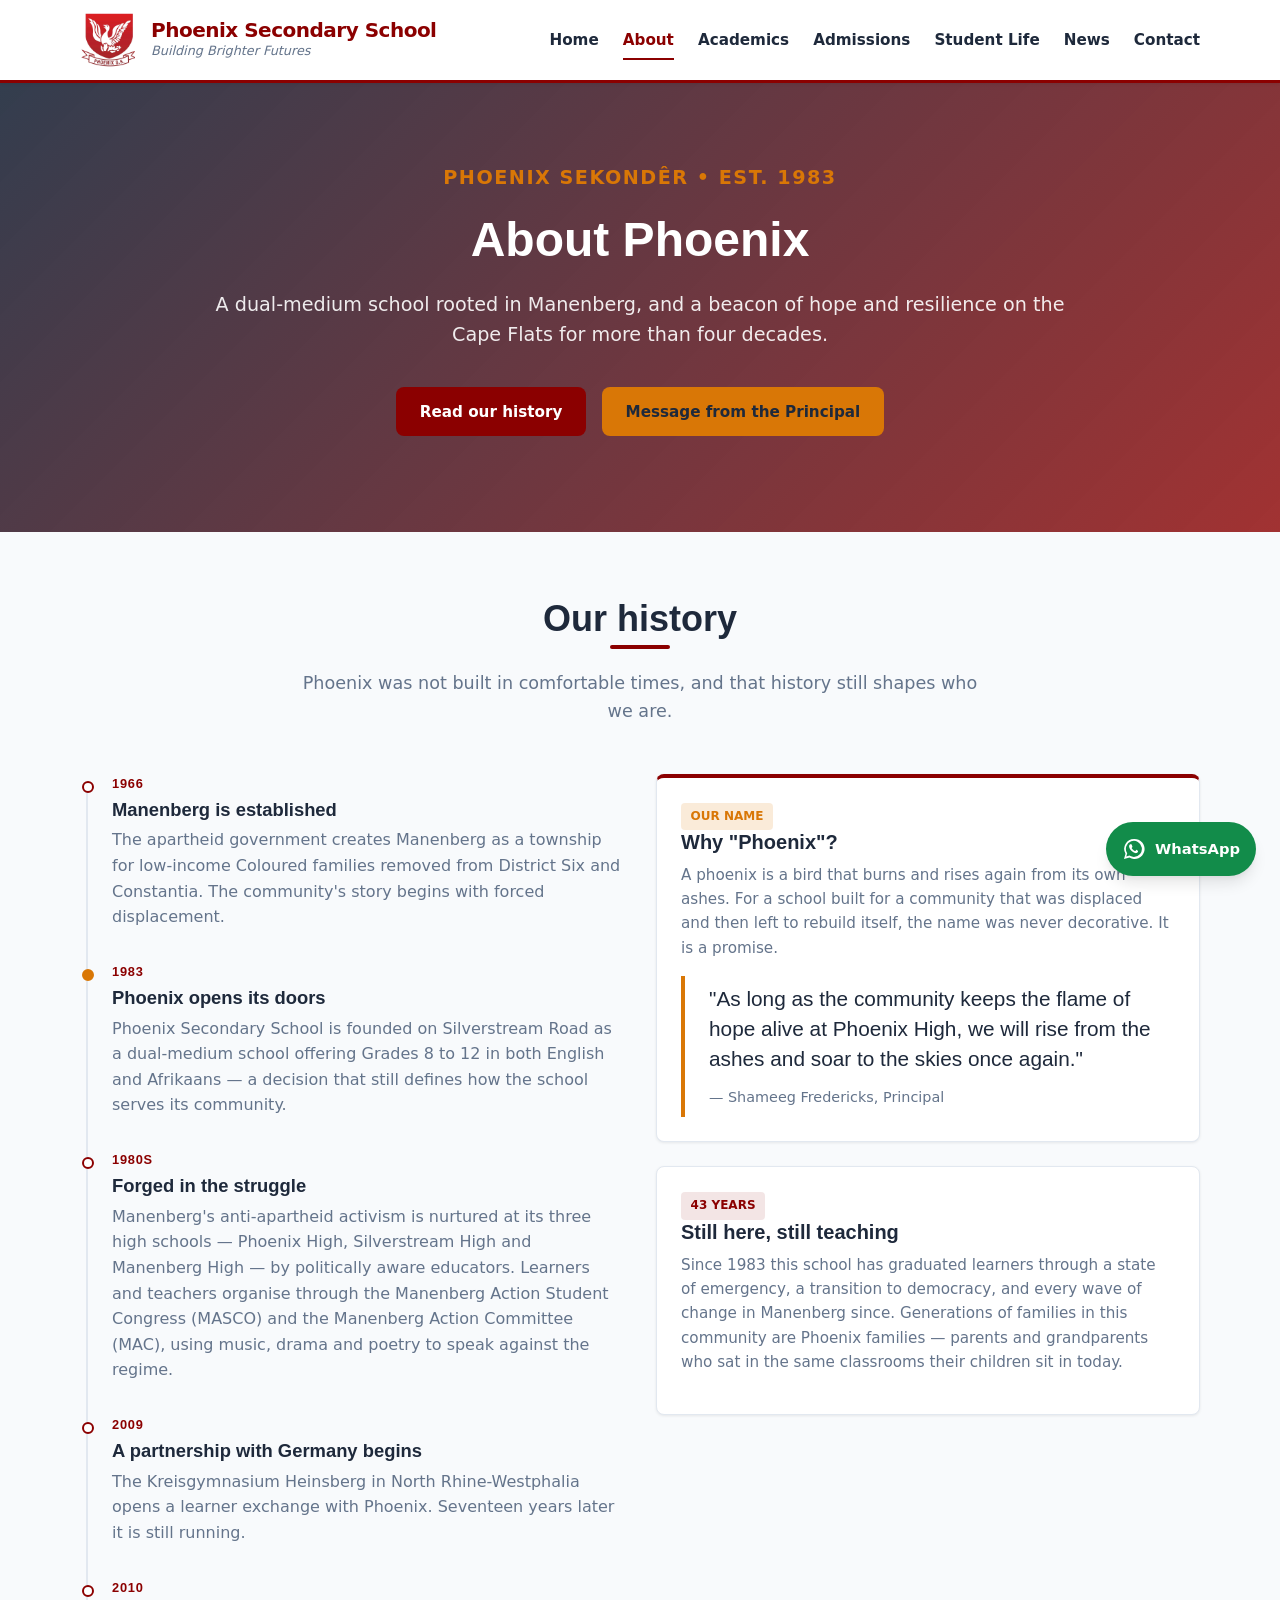
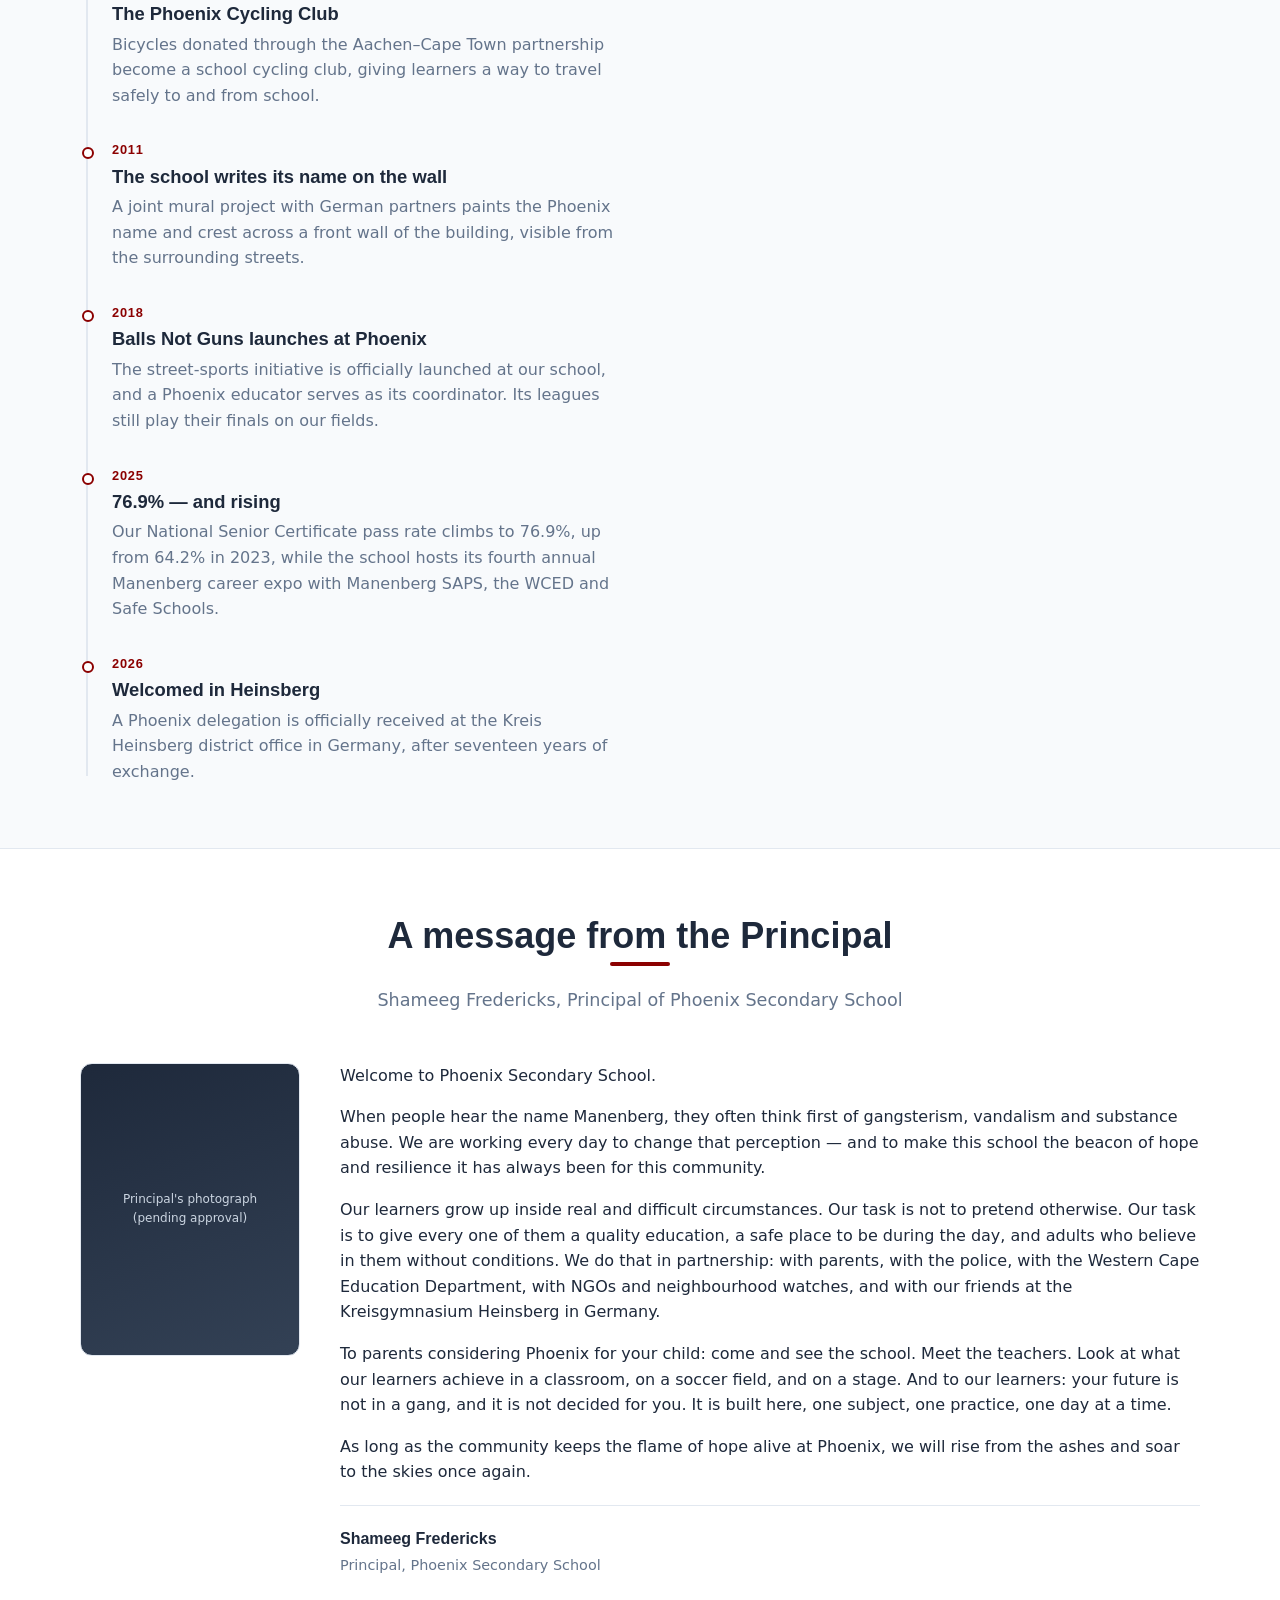
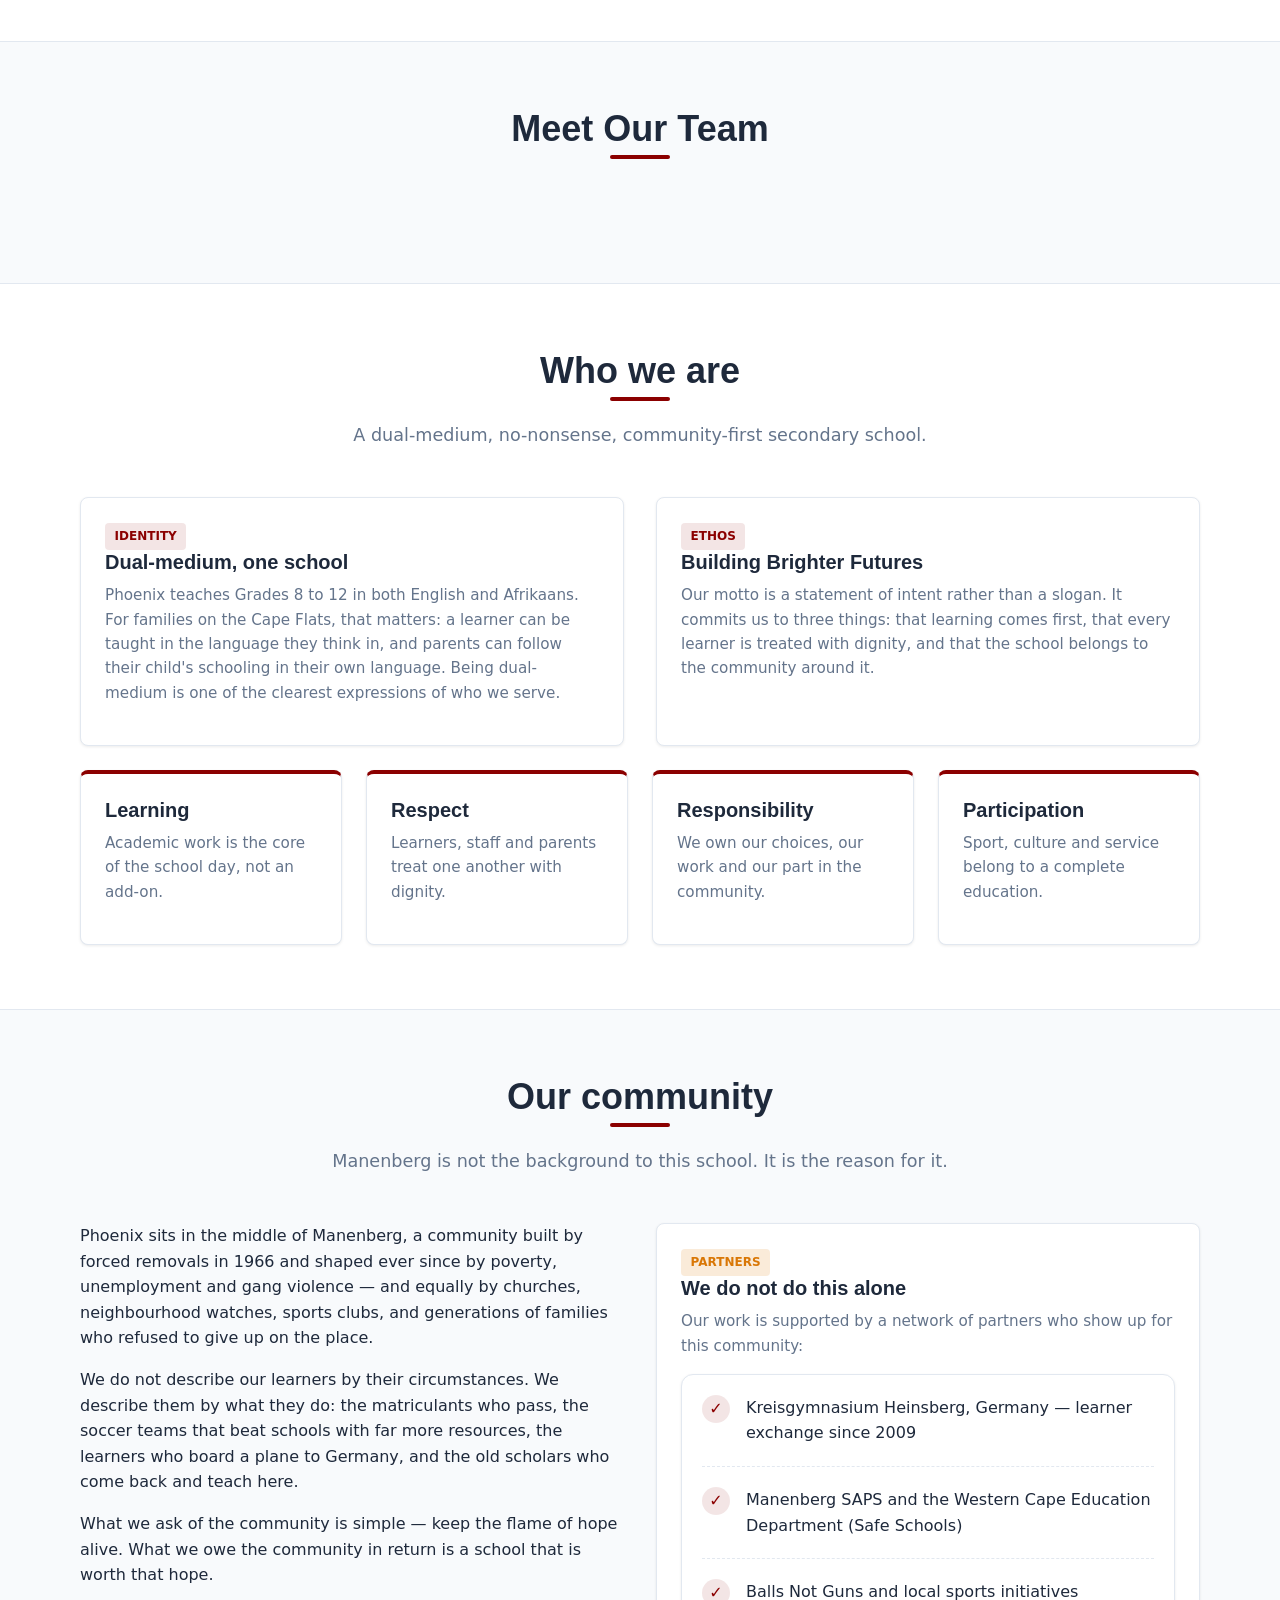
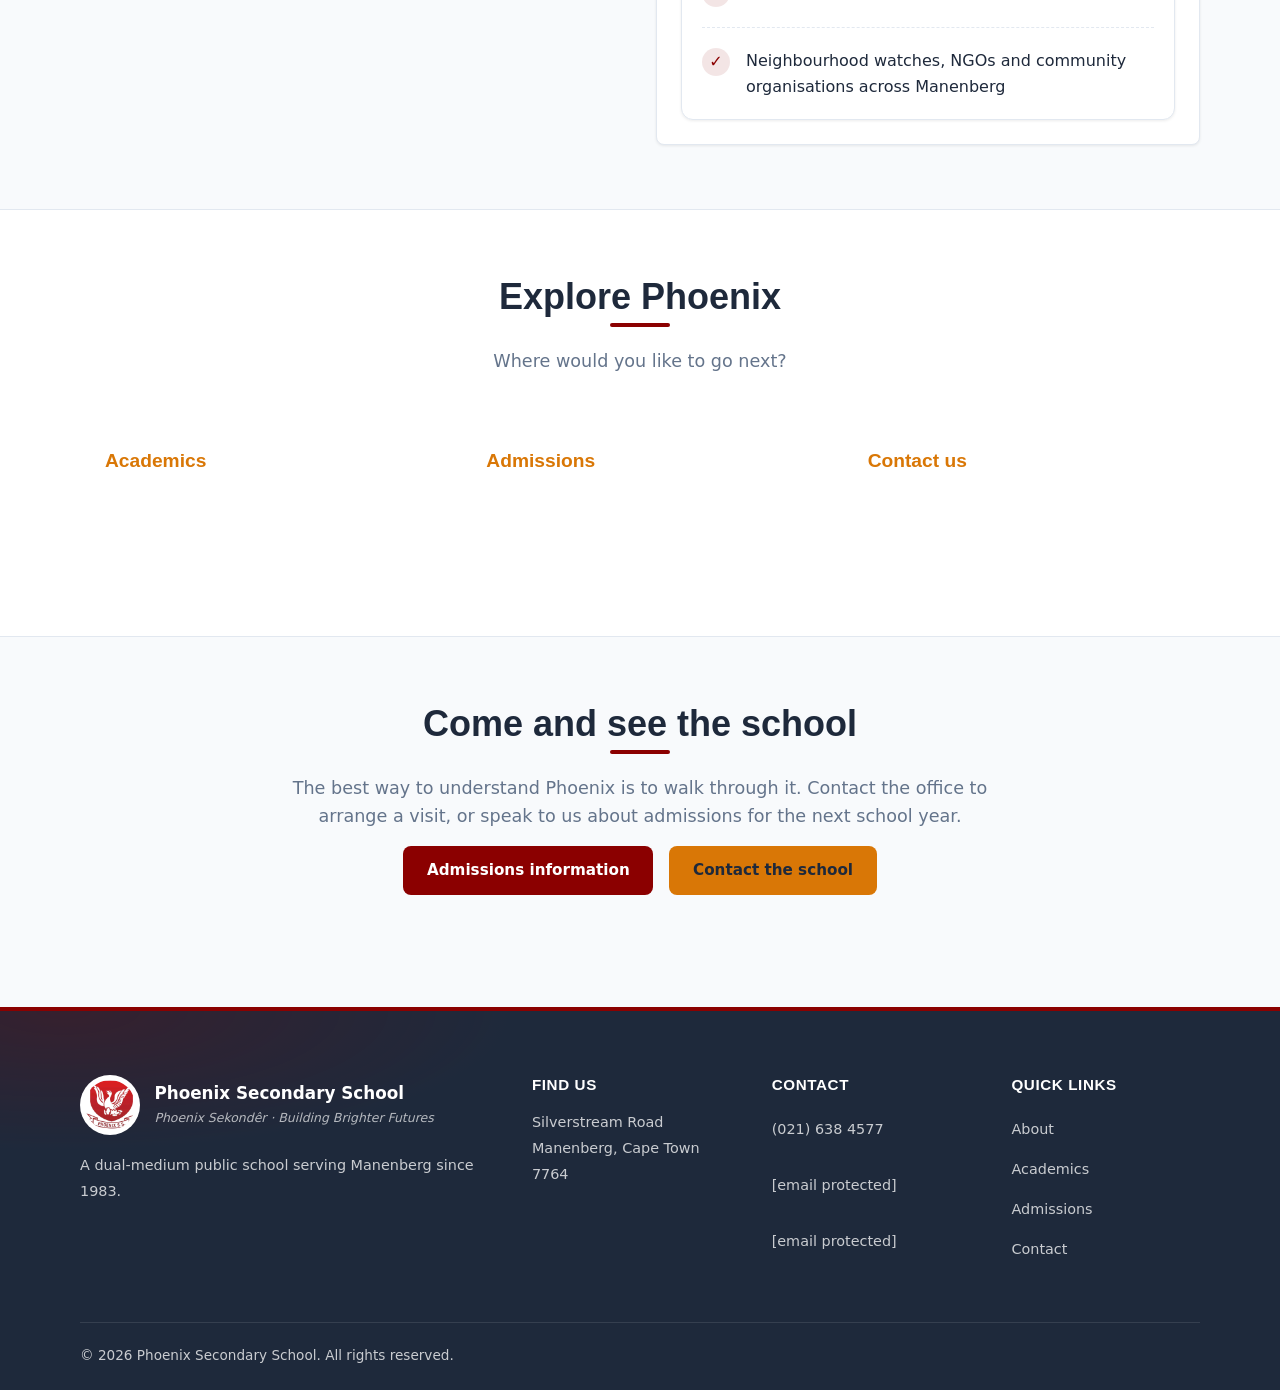
==== about.html @ 3df2ef3a "refactor: section rename" ====
<!DOCTYPE html>
<html lang="en">
<head>
    <meta charset="UTF-8">
    <meta name="viewport" content="width=device-width, initial-scale=1.0">
    <meta name="description" content="The history, identity and leadership of Phoenix Secondary School in Manenberg, Cape Town — a dual-medium school serving the Cape Flats since 1983.">
    <title>About | Phoenix Secondary School</title>
    <link rel="stylesheet" href="css/styles.css">
    <link rel="stylesheet" href="css/about-academics.css">
    <script src="js/main.js" defer></script>
</head>
<body class="page-about">
    <a href="#main-content" class="skip-link">Skip to main content</a>

    <header class="site-header">
        <div class="container header-container">
            <a href="index.html" class="brand-logo">
                <img class="brand-crest" src="images/logo.jpeg" alt="">
                <span class="brand-text">
                    <span class="school-name">Phoenix Secondary School</span>
                    <span class="school-motto">Building Brighter Futures</span>
                </span>
            </a>
            <button type="button" class="mobile-toggle" data-nav-toggle aria-label="Open menu" aria-expanded="false" aria-controls="site-nav">
                <span class="sr-only">Open main menu</span>☰
            </button>
            <nav id="site-nav" class="main-nav" aria-label="Main navigation">
                <a class="nav-link" href="index.html">Home</a>
                <a class="nav-link active" href="about.html" aria-current="page">About</a>
                <a class="nav-link" href="academics.html">Academics</a>
                <a class="nav-link" href="admissions.html">Admissions</a>
                <a class="nav-link" href="student-life.html">Student Life</a>
                <a class="nav-link" href="news.html">News</a>
                <a class="nav-link" href="contact.html">Contact</a>
            </nav>
        </div>
    </header>

    <main id="main-content">

        <!-- ============================================
             HERO
             ============================================ -->
        <section class="hero">
            <div class="container">
                <div class="hero-content">
                    <p class="hero-tagline">Phoenix Sekondêr • Est. 1983</p>
                    <h1 class="hero-title">About Phoenix</h1>
                    <p class="hero-description">
                        A dual-medium school rooted in Manenberg, and a beacon of hope and resilience
                        on the Cape Flats for more than four decades.
                    </p>
                    <div class="hero-actions">
                        <a href="#our-history" class="btn btn-primary">Read our history</a>
                        <a href="#principal" class="btn btn-secondary">Message from the Principal</a>
                    </div>
                </div>
            </div>
        </section>

        <!-- ============================================
             OUR HISTORY — timeline
             ============================================ -->
        <section class="section" id="our-history">
            <div class="container">
                <div class="section-header">
                    <h2 class="section-title">Our history</h2>
                    <p class="section-subtitle">
                        Phoenix was not built in comfortable times, and that history still shapes who we are.
                    </p>
                </div>

                <div class="grid-2">
                    <ol class="timeline">
                        <li class="timeline-item">
                            <span class="timeline-year">1966</span>
                            <h3 class="timeline-title">Manenberg is established</h3>
                            <p class="timeline-text">
                                The apartheid government creates Manenberg as a township for low-income
                                Coloured families removed from District Six and Constantia. The community's
                                story begins with forced displacement.
                            </p>
                        </li>
                        <li class="timeline-item is-highlight">
                            <span class="timeline-year">1983</span>
                            <h3 class="timeline-title">Phoenix opens its doors</h3>
                            <p class="timeline-text">
                                Phoenix Secondary School is founded on Silverstream Road as a dual-medium
                                school offering Grades 8 to 12 in both English and Afrikaans — a decision
                                that still defines how the school serves its community.
                            </p>
                        </li>
                        <li class="timeline-item">
                            <span class="timeline-year">1980s</span>
                            <h3 class="timeline-title">Forged in the struggle</h3>
                            <p class="timeline-text">
                                Manenberg's anti-apartheid activism is nurtured at its three high schools —
                                Phoenix High, Silverstream High and Manenberg High — by politically aware
                                educators. Learners and teachers organise through the Manenberg Action
                                Student Congress (MASCO) and the Manenberg Action Committee (MAC), using
                                music, drama and poetry to speak against the regime.
                            </p>
                        </li>
                        <li class="timeline-item">
                            <span class="timeline-year">2009</span>
                            <h3 class="timeline-title">A partnership with Germany begins</h3>
                            <p class="timeline-text">
                                The Kreisgymnasium Heinsberg in North Rhine-Westphalia opens a learner
                                exchange with Phoenix. Seventeen years later it is still running.
                            </p>
                        </li>
                        <li class="timeline-item">
                            <span class="timeline-year">2010</span>
                            <h3 class="timeline-title">The Phoenix Cycling Club</h3>
                            <p class="timeline-text">
                                Bicycles donated through the Aachen–Cape Town partnership become a school
                                cycling club, giving learners a way to travel safely to and from school.
                            </p>
                        </li>
                        <li class="timeline-item">
                            <span class="timeline-year">2011</span>
                            <h3 class="timeline-title">The school writes its name on the wall</h3>
                            <p class="timeline-text">
                                A joint mural project with German partners paints the Phoenix name and crest
                                across a front wall of the building, visible from the surrounding streets.
                            </p>
                        </li>
                        <li class="timeline-item">
                            <span class="timeline-year">2018</span>
                            <h3 class="timeline-title">Balls Not Guns launches at Phoenix</h3>
                            <p class="timeline-text">
                                The street-sports initiative is officially launched at our school, and a
                                Phoenix educator serves as its coordinator. Its leagues still play their
                                finals on our fields.
                            </p>
                        </li>
                        <li class="timeline-item">
                            <span class="timeline-year">2025</span>
                            <!-- VERIFY: confirm the 2025 NSC pass rate with the SMT before publishing -->
                            <h3 class="timeline-title">76.9% — and rising</h3>
                            <p class="timeline-text">
                                Our National Senior Certificate pass rate climbs to 76.9%, up from 64.2%
                                in 2023, while the school hosts its fourth annual Manenberg career expo
                                with Manenberg SAPS, the WCED and Safe Schools.
                            </p>
                        </li>
                        <li class="timeline-item">
                            <span class="timeline-year">2026</span>
                            <h3 class="timeline-title">Welcomed in Heinsberg</h3>
                            <p class="timeline-text">
                                A Phoenix delegation is officially received at the Kreis Heinsberg district
                                office in Germany, after seventeen years of exchange.
                            </p>
                        </li>
                    </ol>

                    <div>
                        <article class="card highlight-card">
                            <div class="card-body">
                                <span class="badge badge-gold">Our name</span>
                                <h3 class="card-title">Why "Phoenix"?</h3>
                                <p class="card-text">
                                    A phoenix is a bird that burns and rises again from its own ashes.
                                    For a school built for a community that was displaced and then left to
                                    rebuild itself, the name was never decorative. It is a promise.
                                </p>
                                <blockquote class="pull-quote">
                                    <p>
                                        "As long as the community keeps the flame of hope alive at Phoenix
                                        High, we will rise from the ashes and soar to the skies once again."
                                    </p>
                                    <footer>— Shameeg Fredericks, Principal</footer>
                                </blockquote>
                            </div>
                        </article>

                        <article class="card" style="margin-top: 1.5rem;">
                            <div class="card-body">
                                <span class="badge badge-red">43 years</span>
                                <h3 class="card-title">Still here, still teaching</h3>
                                <p class="card-text">
                                    Since 1983 this school has graduated learners through a state of
                                    emergency, a transition to democracy, and every wave of change in
                                    Manenberg since. Generations of families in this community are
                                    Phoenix families — parents and grandparents who sat in the same
                                    classrooms their children sit in today.
                                </p>
                            </div>
                        </article>
                    </div>
                </div>
            </div>
        </section>

        <!-- ============================================
             PRINCIPAL'S WELCOME
             ============================================ -->
        <section class="section section-alt" id="principal">
            <div class="container">
                <div class="section-header">
                    <h2 class="section-title">A message from the Principal</h2>
                    <p class="section-subtitle">Shameeg Fredericks, Principal of Phoenix Secondary School</p>
                </div>

                <div class="principal-block">
                    <!-- VERIFY: replace with an approved photograph of the Principal -->
                    <div class="principal-portrait">
                        <span>Principal's photograph<br>(pending approval)</span>
                    </div>

                    <div class="principal-message">
                        <p>
                            Welcome to Phoenix Secondary School.
                        </p>
                        <p>
                            When people hear the name Manenberg, they often think first of gangsterism,
                            vandalism and substance abuse. We are working every day to change that
                            perception — and to make this school the beacon of hope and resilience it
                            has always been for this community.
                        </p>
                        <p>
                            Our learners grow up inside real and difficult circumstances. Our task is
                            not to pretend otherwise. Our task is to give every one of them a quality
                            education, a safe place to be during the day, and adults who believe in
                            them without conditions. We do that in partnership: with parents, with the
                            police, with the Western Cape Education Department, with NGOs and
                            neighbourhood watches, and with our friends at the Kreisgymnasium
                            Heinsberg in Germany.
                        </p>
                        <p>
                            To parents considering Phoenix for your child: come and see the school.
                            Meet the teachers. Look at what our learners achieve in a classroom, on a
                            soccer field, and on a stage. And to our learners: your future is not in a
                            gang, and it is not decided for you. It is built here, one subject, one
                            practice, one day at a time.
                        </p>
                        <p>
                            As long as the community keeps the flame of hope alive at Phoenix, we will
                            rise from the ashes and soar to the skies once again.
                        </p>

                        <div class="principal-signoff">
                            <strong>Shameeg Fredericks</strong>
                            <span>Principal, Phoenix Secondary School</span>
                        </div>
                    </div>
                </div>
            </div>
        </section>

        <!-- ============================================
             BY THE NUMBERS
             ============================================ -->
        <section class="section">
            <div class="container">
                <div class="section-header">
                    <h2 class="section-title">Meet Our Team</h2>
                </div>
<!--                <ul class="stat-strip">-->
<!--                    <li class="stat">-->
<!--                        <span class="stat-value">1983</span>-->
<!--                        <span class="stat-label">Year the school was founded</span>-->
<!--                    </li>-->
<!--                    <li class="stat">-->
<!--                        <span class="stat-value">43</span>-->
<!--                        <span class="stat-label">Years serving Manenberg</span>-->
<!--                    </li>-->
<!--                    <li class="stat">-->
<!--                        <span class="stat-value">2</span>-->
<!--                        <span class="stat-label">Mediums of instruction:<br>English &amp; Afrikaans</span>-->
<!--                    </li>-->
<!--                    <li class="stat">-->
<!--                        <span class="stat-value">17</span>-->
<!--                        <span class="stat-label">Years of the German<br>exchange partnership</span>-->
<!--                    </li>-->
<!--                </ul>-->
            </div>
        </section>

        <!-- ============================================
             IDENTITY & ETHOS
             ============================================ -->
        <section class="section section-alt">
            <div class="container">
                <div class="section-header">
                    <h2 class="section-title">Who we are</h2>
                    <p class="section-subtitle">
                        A dual-medium, no-nonsense, community-first secondary school.
                    </p>
                </div>

                <div class="grid-2">
                    <article class="card">
                        <div class="card-body">
                            <span class="badge badge-red">Identity</span>
                            <h3 class="card-title">Dual-medium, one school</h3>
                            <p class="card-text">
                                Phoenix teaches Grades 8 to 12 in both English and Afrikaans. For families
                                on the Cape Flats, that matters: a learner can be taught in the language
                                they think in, and parents can follow their child's schooling in their own
                                language. Being dual-medium is one of the clearest expressions of who we
                                serve.
                            </p>
                        </div>
                    </article>

                    <article class="card">
                        <div class="card-body">
                            <span class="badge badge-red">Ethos</span>
                            <h3 class="card-title">Building Brighter Futures</h3>
                            <p class="card-text">
                                Our motto is a statement of intent rather than a slogan. It commits us to
                                three things: that learning comes first, that every learner is treated
                                with dignity, and that the school belongs to the community around it.
                            </p>
                        </div>
                    </article>
                </div>

                <!-- VERIFY: confirm these four values with the SMT before publishing -->
                <div class="grid-4" style="margin-top: 1.5rem;">
                    <article class="card highlight-card">
                        <div class="card-body">
                            <h3 class="card-title">Learning</h3>
                            <p class="card-text">Academic work is the core of the school day, not an add-on.</p>
                        </div>
                    </article>
                    <article class="card highlight-card">
                        <div class="card-body">
                            <h3 class="card-title">Respect</h3>
                            <p class="card-text">Learners, staff and parents treat one another with dignity.</p>
                        </div>
                    </article>
                    <article class="card highlight-card">
                        <div class="card-body">
                            <h3 class="card-title">Responsibility</h3>
                            <p class="card-text">We own our choices, our work and our part in the community.</p>
                        </div>
                    </article>
                    <article class="card highlight-card">
                        <div class="card-body">
                            <h3 class="card-title">Participation</h3>
                            <p class="card-text">Sport, culture and service belong to a complete education.</p>
                        </div>
                    </article>
                </div>
            </div>
        </section>

        <!-- ============================================
             OUR COMMUNITY
             ============================================ -->
        <section class="section">
            <div class="container">
                <div class="section-header">
                    <h2 class="section-title">Our community</h2>
                    <p class="section-subtitle">Manenberg is not the background to this school. It is the reason for it.</p>
                </div>

                <div class="grid-2">
                    <div>
                        <p style="margin-bottom: 1rem;">
                            Phoenix sits in the middle of Manenberg, a community built by forced removals
                            in 1966 and shaped ever since by poverty, unemployment and gang violence —
                            and equally by churches, neighbourhood watches, sports clubs, and generations
                            of families who refused to give up on the place.
                        </p>
                        <p style="margin-bottom: 1rem;">
                            We do not describe our learners by their circumstances. We describe them by
                            what they do: the matriculants who pass, the soccer teams that beat schools
                            with far more resources, the learners who board a plane to Germany, and the
                            old scholars who come back and teach here.
                        </p>
                        <p>
                            What we ask of the community is simple — keep the flame of hope alive.
                            What we owe the community in return is a school that is worth that hope.
                        </p>
                    </div>

                    <article class="card">
                        <div class="card-body">
                            <span class="badge badge-gold">Partners</span>
                            <h3 class="card-title">We do not do this alone</h3>
                            <p class="card-text" style="margin-bottom: 1rem;">
                                Our work is supported by a network of partners who show up for this community:
                            </p>
                            <ul class="checklist-card" style="list-style: none; padding: 1.25rem;">
                                <li class="checklist-item">
                                    <span class="check-icon" aria-hidden="true">✓</span>
                                    <span>Kreisgymnasium Heinsberg, Germany — learner exchange since 2009</span>
                                </li>
                                <li class="checklist-item">
                                    <span class="check-icon" aria-hidden="true">✓</span>
                                    <span>Manenberg SAPS and the Western Cape Education Department (Safe Schools)</span>
                                </li>
                                <li class="checklist-item">
                                    <span class="check-icon" aria-hidden="true">✓</span>
                                    <span>Balls Not Guns and local sports initiatives</span>
                                </li>
                                <li class="checklist-item">
                                    <span class="check-icon" aria-hidden="true">✓</span>
                                    <span>Neighbourhood watches, NGOs and community organisations across Manenberg</span>
                                </li>
                            </ul>
                        </div>
                    </article>
                </div>
            </div>
        </section>

        <!-- ============================================
             EXPLORE MORE
             ============================================ -->
        <section class="section section-alt">
            <div class="container">
                <div class="section-header">
                    <h2 class="section-title">Explore Phoenix</h2>
                    <p class="section-subtitle">Where would you like to go next?</p>
                </div>
                <div class="quick-hub-grid">
                    <a class="quick-box" href="academics.html">
                        <h3>Academics</h3>
                        <p>The CAPS curriculum and our German exchange programme.</p>
                    </a>
                    <a class="quick-box" href="admissions.html">
                        <h3>Admissions</h3>
                        <p>How to apply, what documents you need, and where to get help.</p>
                    </a>
                    <a class="quick-box" href="contact.html">
                        <h3>Contact us</h3>
                        <p>Silverstream Road, Manenberg. Phone, email and office hours.</p>
                    </a>
                </div>
            </div>
        </section>

        <!-- ============================================
             CTA
             ============================================ -->
        <section class="section">
            <div class="container">
                <div class="section-header">
                    <h2 class="section-title">Come and see the school</h2>
                    <p class="section-subtitle">
                        The best way to understand Phoenix is to walk through it. Contact the office to
                        arrange a visit, or speak to us about admissions for the next school year.
                    </p>
                    <div class="hero-actions">
                        <a class="btn btn-primary" href="admissions.html">Admissions information</a>
                        <a class="btn btn-secondary" href="contact.html">Contact the school</a>
                    </div>
                </div>
            </div>
        </section>

    </main>

    <footer class="site-footer">
        <div class="container">
            <div class="footer-grid">
                <div class="footer-col">
                    <a class="footer-brand" href="index.html">
                        <img src="images/logo.jpeg" alt="">
                        <span><strong>Phoenix Secondary School</strong><small>Phoenix Sekondêr · Building Brighter Futures</small></span>
                    </a>
                    <p>A dual-medium public school serving Manenberg since 1983.</p>
                </div>
                <div class="footer-col">
                    <h3>Find us</h3>
                    <p>Silverstream Road<br>Manenberg, Cape Town<br>7764</p>
                </div>
                <div class="footer-col">
                    <h3>Contact</h3>
                    <p><a href="tel:+27216384577">(021) 638 4577</a></p>
                    <p><a href="/cdn-cgi/l/email-protection#5121393e343f38292234323e3f353023282232393e3e3d11363c30383d7f323e3c"><span class="__cf_email__" data-cfemail="f7879f9892999e8f84929498999396858e84949f98989bb7909a969e9bd994989a">[email&#160;protected]</span></a></p>
                    <p><a href="/cdn-cgi/l/email-protection#75051d1a101b1c0d5b061016350216101106161d1a1a19065b121a035b0f14"><span class="__cf_email__" data-cfemail="74041c1b111a1d0c5a071117340317111007171c1b1b18075a131b025a0e15">[email&#160;protected]</span></a></p>
                </div>
                <div class="footer-col">
                    <h3>Quick links</h3>
                    <ul class="footer-links">
                        <li><a href="about.html">About</a></li>
                        <li><a href="academics.html">Academics</a></li>
                        <li><a href="admissions.html">Admissions</a></li>
                        <li><a href="contact.html">Contact</a></li>
                    </ul>
                </div>
            </div>
            <div class="footer-bottom">
                <p>&copy; 2026 Phoenix Secondary School. All rights reserved.</p>
            </div>
        </div>
    </footer>
    <script data-cfasync="false" src="/cdn-cgi/scripts/5c5dd728/cloudflare-static/email-decode.min.js"></script>
</body>
</html>
---- css/styles.css ----
/* ==================================================
    1. VARIABLES & DESIGN TOKENS
   ================================================== */
:root {
    /* Brand Palette */
    --white: #FFFFFF;
    --primary-red: #8B0000;         /* Crimson Red */
    --primary-red-hover: #6B0000;   /* Darker Red for Hover States */
    --secondary-slate: #1E293B;     /* Slate / Dark Neutral */
    --accent-gold: #D97706;         /* Gold / Yellow Accent */
    --accent-gold-hover: #B45309;

    /* Neutral Palette */
    --bg-light: #F8FAFC;            /* Off-white Backgorund */
    --bg-card: #FFFFFF;             /* Pure White for Containers */
    --text-main: #1E293B;           /* Primary Dark Body Text */
    --text-muted: #64748B;          /* Muted / Secondary Text */
    --border-color: #E2E8F0;        /* Subtle Dividers & Borders */

    /* Typography */
    --font-heading: 'Helvetica Neue', Arial, sans-serif;
    --font-body: 'Segoe UI', system-ui, -apple-system, sans-serif;

    /* Spacing & Layout */
    --container-max-width: 1200px;
    --header-height: 80px;
    --radius-sm: 4px;
    --radius-md: 8px;
    --radius-lg: 12px;

    /* Elevation / Shadows */
    --shadow-sm: 0 1px 3px rgba(0,0,0,0.08);
    --shadow-md: 0 4px 6px -1px rgba(0,0,0,0.1), 0 2px 4px -1px rgba(0, 0, 0, 0.06);
    --shadow-lg: 0 10px 15px -3px rgba(0, 0, 0, 0.1), 0 4px 6px -2px rgba(0, 0, 0, 0.05);

   /* Transitions */
   --transition-fast: 0.2s ease;
   --transition-normal: 0.3s ease;
}

/* ==================================================
    2. RESET & BASE STYLES
   ================================================== */
*, *::before, *::after {
    box-sizing: border-box;
    margin: 0;
    padding: 0;
}

html {
    scroll-behavior: smooth;
    font-size: 16px;
}

body {
    font-family: var(--font-body);
    background-color: var(--bg-light);
    color: var(--text-main);
    line-height: 1.6;
    -webkit-font-smoothing: antialiased;
}

h1, h2, h3, h4, h5, h6 {
    font-family: var(--font-heading);
    color: var(--secondary-slate);
    font-weight: 700;
    line-height: 1.25;
    margin-bottom: 0.75rem;
}

p {
    margin-bottom: 1rem;
}

a {
    text-decoration: none;
    color: var(--primary-red);
    transition: color var(--transition-fast);
}

a:hover {
    color: var(--primary-red-hover);
}

img {
    max-width: 100%;
    height: auto;
    display: block;
}

ul {
    list-style: none;
}

/*  ==================================================
    3. LAYOUT & CONTAINERS
    ================================================== */
.container {
    width: 90%;
    max-width: var(--container-max-width);
    margin: 0 auto;
    padding: 0 1rem;
}

.section {
    padding: 4rem 0;
}

.section-alt {
    background-color: var(--bg-card);
    border-top: 1px solid var(--border-color);
    border-bottom: 1px solid var(--border-color);
}

.section-header {
    text-align: center;
    max-width: 700px;
    margin: 0 auto 3rem;
}

.section-title {
    font-size: 2.25rem;
    color: var(--secondary-slate);
    position: relative;
    display: inline-block;
    padding-bottom: 0.5rem;
}

.section-title::after {
    content: '';
    position: absolute;
    bottom: 0;
    left: 50%;
    transform: translateX(-50%);
    width: 60px;
    height: 4px;
    background-color: var(--primary-red);
    border-radius: 2px;
}

.section-subtitle {
    color: var(--text-muted);
    font-size: 1.1rem;
    margin-top: 0.5rem;
}

/* ==================================================
    4. HEADER & NAVIGATION BAR
   ================================================== */
/* Top Announcement Banner */
.announcement-ticker {
    background-color: var(--accent-gold);
    color: var(--secondary-slate);
    padding: 0.5rem 0;
    font-size: 0.9rem;
    font-weight: 600;
}

.ticker-content {
    display: flex;
    justify-content: space-between;
    align-items: center;
}

.ticker-badge {
    background-color: var(--secondary-slate);
    color: var(--white);
    padding: 0.15rem 0.5rem;
    border-radius: var(--radius-sm);
    text-transform: uppercase;
    font-size: 0.75rem;
    margin-right: 0.5rem;
}

/* Main Site Header */
.site-header {
    background-color: var(--bg-card);
    border-bottom: 3px solid var(--primary-red);
    position: sticky;
    top: 0;
    z-index: 1000;
    box-shadow: var(--shadow-sm);
}

.header-container {
    display: flex;
    justify-content: space-between;
    align-items: center;
    height: var(--header-height);
}

/* Brand Branding Block */
.brand-logo {
    display: flex;
    align-items: center;
    gap: 1rem;
}

.brand-text {
    display: flex;
    flex-direction: column;
    align-items: flex-start;
}

.brand-crest {
    height: 55px;
    width: auto;
}

.brand-text .school-name {
    display: block;
    font-size: 1.25rem;
    font-weight: 800;
    color: var(--primary-red);
    letter-spacing: -0.5px;
    line-height: 1.1;
}

.brand-text .school-motto {
    display: block;
    font-size: 0.8rem;
    color: var(--text-muted);
    font-style: italic;
}

/* Navigation Links */
.main-nav {
    display: flex;
    align-items: center;
    gap: 1.5rem;
}

.site-logo {
    color: var(--primary-red);
    font-weight: 800;
}

.hero-actions {
    display: flex;
    justify-content: center;
    gap: 1rem;
    flex-wrap: wrap;
}

.hero h2 {
    color: var(--white);
}

.nav-list {
    display: flex;
    gap: 1.25rem;
    align-items: center;
}

.nav-link {
    color: var(--secondary-slate);
    font-weight: 600;
    font-size: 0.95rem;
    padding: 0.5rem 0;
    position: relative;
}

.nav-link:hover,
.nav-link.active {
    color: var(--primary-red);
}

.nav-link.active::after {
    content: '';
    position: absolute;
    bottom: 0;
    left: 0;
    width: 100%;
    height: 2px;
    background-color: var(--primary-red);
}

/* Header CTAs */
.header-ctas {
    display: flex;
    gap: 0.75rem;
}

/* Mobile Hamburger Button */
.mobile-toggle {
    display: none;
    background: none;
    border: none;
    font-size: 1.5rem;
    color: var(--secondary-slate);
    cursor: pointer;
    padding: 0.5rem;
}

/* ==================================================
    5. BUTTONS & REUSABLE COMPONENTS
   ================================================== */
/* Buttons */
.btn {
    display: inline-flex;
    align-items: center;
    justify-content: center;
    padding: 0.65rem 1.35rem;
    font-size: 0.95rem;
    font-weight: 600;
    border-radius: var(--radius-md);
    border: 2px solid transparent;
    cursor: pointer;
    transition: all var(--transition-fast);
    text-align: center;
    gap: 0.5rem;
}

.btn-primary {
    background-color: var(--primary-red);
    color: var(--white);
}

.btn-primary:hover {
    background-color: var(--primary-red-hover);
    color: var(--white);
    box-shadow: var(--shadow-md);
}

.btn-secondary {
    background-color: var(--accent-gold);
    color: var(--secondary-slate);
}

.btn-secondary:hover {
    background-color: var(--accent-gold-hover);
    color: var(--white);
    box-shadow: var(--shadow-md);
}

.btn-outline {
    background-color: transparent;
    border-color: var(--primary-red);
    color: var(--primary-red);
}

.btn-outline:hover {
    background-color: var(--primary-red);
    color: var(--white);
}

.btn-sm {
    padding: 0.4rem 0.85rem;
    font-size: 0.85rem;
}

.btn-lg {
    padding: 0.85rem 1.75rem;
    font-size: 1.1rem;
}

/* Cards */
.card {
    background: var(--bg-card);
    border-radius: var(--radius-md);
    border: 1px solid var(--border-color);
    box-shadow: var(--shadow-sm);
    overflow: hidden;
    transition: transform var(--transition-fast), box-shadow var(--transition-fast);
}

.card:hover {
    transform: translateY(-4px);
    box-shadow: var(--shadow-md);
}

.card-body {
    padding: 1.5rem;
}

.card-title {
    font-size: 1.25rem;
    margin-bottom: 0.5rem;
}

.card-text {
    color: var(--text-muted);
    font-size: 0.95rem;
}


/* Badges */
.badge {
    display: inline-block;
    padding: 0.25rem 0.6rem;
    font-size: 0.75rem;
    font-weight: 700;
    text-transform: uppercase;
    border-radius: var(--radius-sm);
}

.badge-red {
    background-color: rgba(139, 0, 0, 0.1);
    color: var(--primary-red);
}

.badge-gold {
    background-color: rgba(217, 119, 6, 0.15);
    color: var(--accent-gold);
}

/* ==================================================
    6. GRID & LAYOUT SYSTEM
   ================================================== */
.grid-2 {
    display: grid;
    grid-template-columns: repeat(2, 1fr);
    gap: 2rem;
}

.grid-3 { 
    display: grid; 
    grid-template-columns: repeat(3, 1fr); 
    gap: 1.5rem;
}

.grid-4 {
    display: grid;
    grid-template-columns: repeat(4, 1fr);
    gap: 1.5rem;
}

/* ==================================================
    7. HOMEPAGE SECTIONS
   ================================================== */
/* Hero Section */
.hero {
    background: linear-gradient(135deg, rgba(30, 41, 59, 0.9) 0%, rgba(139, 0, 0, 0.8) 100%), 
                url('../images/hero-banner.jpg') center/cover no-repeat;
    color: var(--white);
    padding: 5rem 0 6rem;
    text-align: center;
}

.hero-content {
    max-width: 850px;
    margin: 0 auto;
}

.hero-tagline {
    color: var(--accent-gold);
    font-size: 1.2rem;
    font-weight: 700;
    text-transform: uppercase;
    letter-spacing: 1.5px;
    margin-bottom: 1rem;
}

.hero-title {
  color: var(--white);
  font-size: 3rem;
  font-weight: 800;
  margin-bottom: 1.25rem;
}

.hero-description {
  font-size: 1.2rem;
  color: rgba(255, 255, 255, 0.9);
  margin-bottom: 2.25rem;
}

.hero-actions {
  display: flex;
  justify-content: center;
  gap: 1rem;
  flex-wrap: wrap;
}

/* Highlights Section */
.highlight-card {
    text-align: left;
    border-top: 4px solid var(--primary-red);
}

.highlight-icon {
  font-size: 2rem;
  color: var(--primary-red);
  margin-bottom: 1rem;
}

/* Quick Links / Action Hub */
.quick-hub {
    background-color: var(--secondary-slate);
    color: var(--white);
    padding: 3rem 0;
}

.quick-hub-grid {
    display: grid;
    grid-template-columns: repeat(3, 1fr);
    gap: 1.5rem;
}

.quick-box {
    background-color: rgba(255, 255, 255, 0.05);
    border: 1px solid rgba(255, 255, 255, 0.1);
    border-radius: var(--radius-md);
    padding: 1.5rem;
    transition: background-color var(--transition-fast);
}

.quick-box:hover {
    background-color: rgba(255, 255, 255, 0.1);
}

.quick-box h3 {
    color: var(--accent-gold);
    font-size: 1.2rem;
}

.quick-box p {
    color: rgba(255, 255, 255, 0.8);
    font-size: 0.9rem;
}

/* ==================================================
   8. ADMISSIONS & CHECKLIST STYLES
   ================================================== */
.checklist-card {
    background-color: var(--bg-card);
    padding: 2rem;
    border-radius: var(--radius-lg);
    box-shadow: var(--shadow-sm);
    border: 1px solid var(--border-color);
}

.checklist-item {
    display: flex;
    align-items: flex-start;
    gap: 1rem;
    margin-bottom: 1.25rem;
    padding-bottom: 1.25rem;
    border-bottom: 1px dashed var(--border-color);
}

.checklist-item:last-child {
    border-bottom: none;
    margin-bottom: 0;
    padding-bottom: 0;
}

.check-icon {
    background-color: rgba(139, 0, 0, 0.1);
    color: var(--primary-red);
    width: 28px;
    height: 28px;
    border-radius: 50%;
    display: flex;
    align-items: center;
    justify-content: center;
    font-weight: bold;
    flex-shrink: 0;
}

/* ==================================================
   CONTACT PAGE
   ================================================== */
.contact-hero {
    position: relative;
    isolation: isolate;
    overflow: hidden;
    padding: clamp(3.75rem, 7vw, 6.5rem) 0;
    background:
        radial-gradient(ellipse at 2% 5%, rgba(217, 119, 6, 0.1), transparent 28rem),
        linear-gradient(135deg, #fff 0%, #fbf8f5 100%);
}

.contact-hero::before {
    content: "";
    position: absolute;
    top: -13rem;
    right: -9rem;
    z-index: -1;
    width: 32rem;
    height: 32rem;
    border: 1px solid rgba(139, 0, 0, 0.1);
    border-radius: 50%;
    box-shadow: 0 0 0 3rem rgba(139, 0, 0, 0.025), 0 0 0 6rem rgba(139, 0, 0, 0.02);
}

.contact-hero-content {
    position: relative;
    z-index: 0;
}

.contact-hero-grid {
    display: grid;
    grid-template-columns: minmax(0, 0.95fr) minmax(0, 1.05fr);
    gap: clamp(2.5rem, 6vw, 5.5rem);
    align-items: center;
}

.contact-hero-copy {
    max-width: 570px;
}

.contact-eyebrow {
    display: inline-flex;
    align-items: center;
    gap: 0.6rem;
    margin-bottom: 1.25rem;
    color: var(--primary-red);
    font-size: 0.82rem;
    font-weight: 800;
    letter-spacing: 0.08em;
    text-transform: uppercase;
}

.contact-eyebrow span {
    width: 0.55rem;
    height: 0.55rem;
    border-radius: 50%;
    background: var(--accent-gold);
    box-shadow: 0 0 0 5px rgba(217, 119, 6, 0.14);
}

.contact-hero-copy h1 {
    max-width: 12ch;
    margin-bottom: 1.25rem;
    color: var(--secondary-slate);
    font-size: clamp(2.7rem, 5.3vw, 4.65rem);
    letter-spacing: -0.055em;
    line-height: 1.02;
}

.contact-hero-copy h1 span {
    color: var(--primary-red);
}

.contact-hero-description {
    max-width: 48ch;
    margin-bottom: 1.8rem;
    color: var(--text-muted);
    font-size: 1.08rem;
    line-height: 1.8;
}

.contact-hero-actions {
    display: flex;
    align-items: center;
    gap: 1.25rem;
    flex-wrap: wrap;
}

.contact-hero-actions .btn {
    min-height: 48px;
}

.contact-hero-actions .btn span {
    font-size: 1.1rem;
}

.contact-text-link {
    display: inline-flex;
    align-items: center;
    gap: 0.45rem;
    min-height: 44px;
    color: var(--secondary-slate);
    font-weight: 700;
}

.contact-text-link:hover {
    color: var(--primary-red);
}

.contact-hero-proof {
    display: flex;
    align-items: center;
    gap: 0.85rem;
    margin-top: 2.5rem;
    color: var(--text-muted);
    font-size: 0.86rem;
    line-height: 1.5;
}

.contact-proof-mark {
    display: grid;
    width: 48px;
    height: 48px;
    flex: 0 0 auto;
    place-items: center;
    border: 1px solid rgba(139, 0, 0, 0.14);
    border-radius: 50%;
    background: var(--white);
    color: var(--primary-red);
    font-size: 0.9rem;
    font-weight: 800;
}

.contact-hero-visual {
    position: relative;
    min-height: 380px;
    padding: 0 0 1.4rem 1.4rem;
}

.contact-hero-visual::before {
    content: "";
    position: absolute;
    top: -1rem;
    right: -1rem;
    z-index: -1;
    width: 42%;
    height: 42%;
    border-radius: 1.5rem;
    background: var(--accent-gold);
}

.contact-hero-visual::after {
    content: "";
    position: absolute;
    bottom: 0;
    left: 0;
    z-index: -1;
    width: 40%;
    height: 45%;
    border-radius: 1.5rem;
    background: var(--primary-red);
}

.contact-hero-visual > img {
    width: 100%;
    height: 100%;
    min-height: 380px;
    border-radius: 1.25rem;
    object-fit: cover;
    object-position: center;
    box-shadow: 0 24px 60px rgba(30, 41, 59, 0.18);
}

.contact-image-note {
    position: absolute;
    right: -1rem;
    bottom: 0.35rem;
    display: flex;
    align-items: center;
    gap: 0.8rem;
    max-width: min(340px, 82%);
    padding: 0.9rem 1.1rem;
    border: 1px solid rgba(226, 232, 240, 0.8);
    border-radius: var(--radius-md);
    background: var(--white);
    box-shadow: var(--shadow-lg);
}

.contact-image-note-mark {
    display: grid;
    width: 42px;
    height: 42px;
    flex: 0 0 auto;
    place-items: center;
    padding: 0.1rem;
    border: 1px solid var(--border-color);
    border-radius: 50%;
    background: var(--white);
    object-fit: contain;
}

.contact-image-note strong,
.contact-image-note small {
    display: block;
}

.contact-image-note strong {
    color: var(--secondary-slate);
    font-size: 0.88rem;
    line-height: 1.35;
}

.contact-image-note small {
    margin-top: 0.2rem;
    color: var(--text-muted);
    font-size: 0.78rem;
}

.contact-layout {
    display: grid;
    grid-template-columns: minmax(0, 1.35fr) minmax(280px, 0.8fr);
    gap: 2rem;
    align-items: start;
}

.contact-form-card .card-body,
.contact-info-card .card-body {
    padding: 2rem;
}

.contact-card-heading {
    margin-top: 0.75rem;
}

.contact-form {
    display: grid;
    grid-template-columns: repeat(2, minmax(0, 1fr));
    gap: 1.15rem 1rem;
    margin-top: 1.5rem;
}

.form-field {
    display: flex;
    flex-direction: column;
    gap: 0.4rem;
}

.form-field-wide {
    grid-column: 1 / -1;
}

.form-field label {
    color: var(--secondary-slate);
    font-size: 0.92rem;
    font-weight: 700;
}

.form-field input,
.form-field select,
.form-field textarea {
    width: 100%;
    min-height: 46px;
    padding: 0.7rem 0.8rem;
    border: 1px solid var(--border-color);
    border-radius: var(--radius-sm);
    background: var(--white);
    color: var(--text-main);
    font: inherit;
}

.form-field textarea {
    min-height: 140px;
    resize: vertical;
}

.form-optional {
    color: var(--text-muted);
    font-size: 0.82rem;
    font-weight: 400;
}

.form-note {
    margin-bottom: 1rem;
    color: var(--text-muted);
    font-size: 0.85rem;
}

.contact-sidebar {
    display: grid;
    gap: 1.25rem;
}

.contact-details {
    display: grid;
    gap: 1.15rem;
    margin: 1.5rem 0;
}

.contact-detail {
    padding-bottom: 1rem;
    border-bottom: 1px solid var(--border-color);
}

.contact-detail:last-child {
    padding-bottom: 0;
    border-bottom: 0;
}

.contact-detail dt {
    margin-bottom: 0.2rem;
    color: var(--text-muted);
    font-size: 0.8rem;
    font-weight: 700;
    letter-spacing: 0.04em;
    text-transform: uppercase;
}

.contact-detail dd {
    color: var(--secondary-slate);
    font-weight: 600;
    overflow-wrap: anywhere;
}

.contact-detail dd a {
    font-size: 0.9rem;
}

.contact-hours-note {
    margin-bottom: 1.25rem;
    color: var(--text-muted);
    font-size: 0.88rem;
}

.contact-whatsapp-link {
    width: 100%;
}

.contact-welcome {
    padding: 1.5rem;
    border-radius: var(--radius-md);
    background: var(--secondary-slate);
    color: rgba(255, 255, 255, 0.82);
}

.contact-welcome-mark {
    margin-bottom: 0.2rem;
    color: var(--accent-gold);
    font-family: Georgia, serif;
    font-size: 3rem;
    line-height: 1;
}

.contact-welcome h2 {
    color: var(--white);
    font-size: 1.2rem;
}

.contact-welcome p:last-child {
    margin-bottom: 0;
    font-size: 0.92rem;
}

.visit-layout {
    display: grid;
    gap: 1rem;
}

.directions-form {
    display: flex;
    align-items: flex-end;
    gap: 0.75rem;
}

.directions-field {
    display: grid;
    flex: 1;
    gap: 0.35rem;
}

.directions-field label {
    font-weight: 700;
}

.directions-field input {
    width: 100%;
    min-height: 48px;
    padding: 0.65rem 0.8rem;
    border: 1px solid var(--border-color);
    border-radius: var(--radius-md);
    background: var(--white);
    color: var(--text-main);
    font: inherit;
}

.directions-field input:focus {
    outline: 3px solid rgba(139, 0, 0, 0.2);
    border-color: var(--primary-red);
}

.directions-status {
    min-height: 1.5em;
    margin: 0;
    color: var(--text-muted);
}

.map-frame {
    height: clamp(350px, 55vw, 620px);
    overflow: hidden;
    border: 1px solid var(--border-color);
    border-radius: var(--radius-lg);
    background: var(--bg-light);
    box-shadow: var(--shadow-sm);
}

.map-frame iframe {
    display: block;
    width: 100%;
    height: 100%;
    border: 0;
}

.faq-container {
    max-width: 900px;
}

.faq-list {
    display: grid;
    gap: 0.8rem;
}

.faq-item {
    padding: 1.15rem 1.35rem;
    border: 1px solid var(--border-color);
    border-radius: var(--radius-md);
    background: var(--white);
    box-shadow: var(--shadow-sm);
}

.faq-item summary {
    color: var(--secondary-slate);
    cursor: pointer;
    font-weight: 700;
}

.faq-item summary::marker {
    color: var(--primary-red);
}

.faq-item p {
    margin: 0.8rem 0 0;
    color: var(--text-muted);
}

.whatsapp-float {
    position: fixed;
    right: 1.5rem;
    bottom: 1.5rem;
    z-index: 1100;
    display: inline-flex;
    align-items: center;
    justify-content: center;
    gap: 0.55rem;
    min-height: 54px;
    padding: 0.7rem 1rem;
    border: 0;
    border-radius: 999px;
    background: #128C4A;
    color: var(--white);
    box-shadow: var(--shadow-lg);
    font-size: 0.92rem;
    font-weight: 700;
}

.whatsapp-float:hover {
    background: #0B6B38;
    color: var(--white);
}

.whatsapp-float svg {
    width: 24px;
    height: 24px;
    flex: 0 0 auto;
    fill: currentColor;
}

/* ==================================================
   9. FOOTER SECTION
   ================================================== */
.site-footer {
    background:
        radial-gradient(ellipse at 5% 0%, rgba(139, 0, 0, 0.22), transparent 28rem),
        var(--secondary-slate);
    color: rgba(255, 255, 255, 0.76);
    padding: 4rem 0 1.5rem;
    border-top: 4px solid var(--primary-red);
}

.footer-grid {
    display: grid;
    grid-template-columns: minmax(250px, 1.7fr) repeat(3, minmax(130px, 0.8fr));
    gap: clamp(1.5rem, 4vw, 3.5rem);
    margin-bottom: 2.75rem;
}

.footer-brand {
    display: flex;
    align-items: center;
    gap: 0.9rem;
    margin-bottom: 1.15rem;
    color: var(--white);
}

.footer-brand:hover {
    color: var(--white);
}

.footer-brand img {
    width: 60px;
    height: 60px;
    flex: 0 0 auto;
    padding: 0.25rem;
    border: 1px solid rgba(255, 255, 255, 0.8);
    border-radius: 50%;
    background: var(--white);
    object-fit: contain;
}

.footer-brand strong,
.footer-brand small {
    display: block;
}

.footer-brand strong {
    color: var(--white);
    font-size: 1.05rem;
    line-height: 1.3;
}

.footer-brand small {
    margin-top: 0.2rem;
    color: rgba(255, 255, 255, 0.67);
    font-size: 0.78rem;
    font-style: italic;
    line-height: 1.45;
}

.footer-col h3,
.footer-col h4 {
    color: var(--white);
    font-size: 0.95rem;
    margin-bottom: 1rem;
    position: relative;
    letter-spacing: 0.04em;
    text-transform: uppercase;
}

.footer-col p, 
.footer-col li {
    font-size: 0.9rem;
    line-height: 1.8;
}

.site-footer a:not(.footer-brand) {
    color: rgba(255, 255, 255, 0.76);
}

.site-footer a:not(.footer-brand):hover {
    color: var(--accent-gold);
}

.footer-links li a {
    display: inline-flex;
    align-items: center;
    min-height: 40px;
    color: rgba(255, 255, 255, 0.76);
    transition: color var(--transition-fast);
}

.footer-links li a:hover {
    color: var(--accent-gold);
}

.footer-bottom {
    padding-top: 1.35rem;
    border-top: 1px solid rgba(255, 255, 255, 0.1);
    display: flex;
    justify-content: space-between;
    align-items: center;
    font-size: 0.85rem;
}

.footer-bottom p {
    margin: 0;
}

.footer-col p a {
    display: inline-flex;
    align-items: center;
    min-height: 40px;
}

.footer-legal a {
    color: rgba(255, 255, 255, 0.6);
    margin-left: 1rem;
}

.footer-legal a:hover {
    color: var(--white);
}

/* ==================================================
   10. RESPONSIVE DESIGN (MEDIA QUERIES)
   ================================================== */
@media (min-width: 769px) and (max-width: 1100px) {
    .header-container {
        gap: 1rem;
    }

    .brand-logo {
        gap: 0.6rem;
    }

    .brand-crest {
        height: 46px;
    }

    .brand-text .school-name {
        font-size: 1rem;
    }

    .brand-text .school-motto {
        font-size: 0.7rem;
    }

    .main-nav {
        gap: clamp(0.55rem, 1vw, 0.9rem);
    }

    .nav-link {
        font-size: 0.84rem;
        white-space: nowrap;
    }
}

/* Tablet Breakpoint (under 992px) */
@media (max-width: 992px) {
    .grid-4 {
        grid-template-columns: repeat(2, 1fr);
    }
    
    .footer-grid {
        grid-template-columns: minmax(0, 1.4fr) repeat(2, minmax(130px, 1fr));
    }

    .hero-title {
        font-size: 2.4rem;
    }

    .contact-layout {
        grid-template-columns: minmax(0, 1.25fr) minmax(240px, 0.75fr);
        gap: 1.25rem;
    }

    .contact-hero-grid {
        gap: 2rem;
    }

    .contact-hero-visual,
    .contact-hero-visual > img {
        min-height: 320px;
    }

    .map-frame {
        height: clamp(320px, 55vw, 500px);
    }
}

/* Mobile Breakpoint (under 768px) */
@media (max-width: 768px) {
    .header-container {
        height: 70px;
    }

    .brand-logo {
        gap: 0.65rem;
    }

    .brand-crest {
        height: 46px;
    }

    .brand-text .school-name {
        font-size: clamp(0.9rem, 3.2vw, 1.15rem);
    }

    .brand-text .school-motto {
        font-size: 0.72rem;
    }

    .mobile-toggle {
        display: block;
    }

    .main-nav {
        position: absolute;
        top: 70px;
        left: 0;
        width: 100%;
        background-color: var(--bg-card);
        flex-direction: column;
        align-items: stretch;
        padding: 1.5rem;
        box-shadow: var(--shadow-md);
        border-bottom: 2px solid var(--primary-red);
        display: none;
    }

    .main-nav .nav-link {
        display: flex;
        align-items: center;
        min-height: 44px;
    }

    .main-nav.is-open {
        display: flex;
    }

    .nav-list {
        flex-direction: column;
        gap: 1rem;
        width: 100%;
    }

    .header-ctas {
        flex-direction: column;
        width: 100%;
        margin-top: 1rem;
    }

    .grid-2, 
    .grid-3, 
    .quick-hub-grid {
        grid-template-columns: 1fr;
    }

    .hero {
        padding: 3.5rem 0;
    }

    .hero-title {
        font-size: 2rem;
    }

    .hero-description {
        font-size: 1rem;
    }

    .contact-hero {
        padding: 3.5rem 0;
    }

    .contact-hero-grid,
    .contact-layout {
        grid-template-columns: 1fr;
    }

    .contact-hero-copy {
        max-width: 620px;
    }

    .contact-hero-copy h1 {
        max-width: 13ch;
        font-size: clamp(2.5rem, 10vw, 3.5rem);
    }

    .contact-hero-visual,
    .contact-hero-visual > img {
        min-height: 280px;
    }

    .contact-hero-visual {
        padding: 0 0 1rem 1rem;
    }

    .contact-image-note {
        top: 1rem;
        right: auto;
        bottom: auto;
        left: 1rem;
    }

    .contact-form {
        grid-template-columns: 1fr;
    }

    .contact-detail dd {
        font-size: 0.9rem;
    }

    .contact-detail dd a {
        font-size: 0.82rem;
    }

    .form-field-wide {
        grid-column: auto;
    }

    .contact-form-card .card-body,
    .contact-info-card .card-body {
        padding: 1.4rem;
    }

    .directions-form {
        align-items: stretch;
        flex-direction: column;
    }

    .whatsapp-float {
        right: 1rem;
        bottom: 1rem;
        min-height: 50px;
        padding: 0.65rem 0.85rem;
    }

    .footer-grid {
        grid-template-columns: 1fr;
        gap: 2rem;
    }

    .site-footer {
        padding-bottom: 5.25rem;
    }

    .footer-brand img {
        width: 54px;
        height: 54px;
    }

    .footer-bottom {
        flex-direction: column;
        gap: 1rem;
        text-align: center;
    }
}

/* ==================================================
   11. ACCESSIBILITY & SCREEN READER UTILITIES
   ================================================== */
/* Skip Link for Keyboard Navigation */
.skip-link {
    position: absolute;
    top: -100px;
    left: 1rem;
    background-color: var(--primary-red);
    color: var(--white);
    padding: 0.75rem 1.25rem;
    z-index: 9999;
    border-radius: var(--radius-sm);
    font-weight: 700;
    transition: top var(--transition-fast);
}

.skip-link:focus {
    top: 1rem;
    outline: 3px solid var(--accent-gold);
}

/* High-Contrast Focus Ring for Keyboard Users */
a:focus-visible,
button:focus-visible,
input:focus-visible,
select:focus-visible,
textarea:focus-visible {
    outline: 3px solid var(--accent-gold);
    outline-offset: 3px;
}

/* Screen Reader Only / Visually Hidden Utility */
.sr-only,
.visually-hidden {
    position: absolute !important;
    width: 1px !important;
    height: 1px !important;
    padding: 0 !important;
    margin: -1px !important;
    overflow: hidden !important;
    clip: rect(0, 0, 0, 0) !important;
    white-space: nowrap !important;
    border: 0 !important;
}

/* Reduced Motion Preference for Accessibility */
@media (prefers-reduced-motion: reduce) {
  html {
    scroll-behavior: auto;
  }

  *,
  *::before,
  *::after {
    animation-duration: 0.01ms !important;
    animation-iteration-count: 1 !important;
    transition-duration: 0.01ms !important;
    scroll-behavior: auto !important;
  }
}

/* High Contrast System Mode Support */
@media (forced-colors: active) {
    .btn-primary,
    .btn-secondary {
        border: 2px solid CanvasText;
    }

    a:focus-visible,
    button:focus-visible {
        outline: 3px solid Highlight;
    }
}

/* ==================================================
   12. PRINT UTILITIES (@media print)
   ================================================== */
@media print {
    /* Reset Backgrounds & Typography for Ink Savings */
    *,
    *::before,
    *::after {
        background: transparent !important;
        color: #000000 !important;
        box-shadow: none !important;
        text-shadow: none !important;
    }

    body {
        font-family: Georgia, 'Times New Roman', serif;
        font-size: 12pt;
        line-height: 1.5;
        background: #ffffff !important;
    }

    /* Hide Non-Printable Web UI Elements */
    .announcement-ticker,
    .site-header,
    .mobile-toggle,
    .header-ctas,
    .main-nav,
    .quick-hub,
    .hero-actions,
    .no-print,
    .site-footer .footer-links,
    .site-footer .footer-legal,
    .whatsapp-float {
        display: none !important;
    }

    /* Expand Containers to Full Page Width */
    .container {
        width: 100% !important;
        max-width: none !important;
        padding: 0 !important;
        margin: 0 !important;
    }

    .section {
        padding: 1rem 0 !important;
    }

    /* Printable Cards & Admissions Checklists */
    .checklist-card,
    .card {
        border: 1px solid #000000 !important;
        padding: 1rem !important;
        margin-bottom: 1rem !important;
        break-inside: avoid;
        page-break-inside: avoid;
    }

    .checklist-item {
        border-bottom: 1px dashed #666666 !important;
    }

    .check-icon {
        border: 1px solid #000000;
        color: #000000 !important;
    }

    /* Heading & Element Page Break Rules */
    h1, h2, h3, h4 {
        page-break-after: avoid;
        break-after: avoid;
        color: #000000 !important;
    }

    /* Print External Link URLs */
    a[href^="http"]::after {
        content: " (" attr(href) ")";
        font-size: 0.85em;
        font-style: italic;
        word-break: break-all;
    }

    /* Footer for Printed Documents */
    .site-footer {
        border-top: 1px solid #000000 !important;
        padding: 1rem 0 0 !important;
        background: transparent !important;
    }
}
---- css/about-academics.css ----
/* ==================================================
   PAGE COMPONENTS — About & Academics
   Phoenix Secondary School

   These are additive components used only by about.html
   and academics.html. Everything is scoped under a page
   class (.page-about / .page-academics) so it cannot
   affect the other pages while styles.css is owned by
   another team member. All colours come from the tokens
   already defined in styles.css.

   When the team is happy, these can be folded into
   styles.css under a "7. PAGE COMPONENTS" heading.
   ================================================== */

/* ---------- Timeline (About: Our History) ---------- */

.page-about .timeline {
    position: relative;
    list-style: none;
    margin: 0;
    padding: 0 0 0 2rem;
}

.page-about .timeline::before {
    content: "";
    position: absolute;
    top: 0.5rem;
    bottom: 0.5rem;
    left: 0.4rem;
    width: 2px;
    background-color: var(--border-color);
}

.page-about .timeline-item {
    position: relative;
    padding-bottom: 2rem;
}

.page-about .timeline-item:last-child {
    padding-bottom: 0;
}

.page-about .timeline-item::before {
    content: "";
    position: absolute;
    top: 0.45rem;
    left: -1.85rem;
    width: 0.75rem;
    height: 0.75rem;
    border-radius: 50%;
    background-color: var(--bg-card);
    border: 2px solid var(--primary-red);
}

.page-about .timeline-item.is-highlight::before {
    background-color: var(--accent-gold);
    border-color: var(--accent-gold);
}

.page-about .timeline-year {
    display: block;
    font-family: var(--font-heading);
    font-size: 0.8rem;
    font-weight: 700;
    letter-spacing: 0.06em;
    text-transform: uppercase;
    color: var(--primary-red);
    margin-bottom: 0.25rem;
}

.page-about .timeline-title {
    font-family: var(--font-heading);
    font-size: 1.15rem;
    color: var(--secondary-slate);
    margin: 0 0 0.4rem;
}

.page-about .timeline-text {
    color: var(--text-muted);
    margin: 0;
}

/* ---------- Pull quote ---------- */

.page-about .pull-quote,
.page-academics .pull-quote {
    border-left: 4px solid var(--accent-gold);
    padding: 0.5rem 0 0.5rem 1.5rem;
    margin: 0;
}

.page-about .pull-quote p,
.page-academics .pull-quote p {
    font-family: var(--font-heading);
    font-size: 1.3rem;
    line-height: 1.45;
    color: var(--secondary-slate);
    margin: 0 0 0.75rem;
}

.page-about .pull-quote footer,
.page-academics .pull-quote footer {
    font-size: 0.9rem;
    color: var(--text-muted);
}

/* ---------- Principal's welcome ---------- */

.page-about .principal-block {
    display: grid;
    grid-template-columns: 220px 1fr;
    gap: 2.5rem;
    align-items: start;
}

.page-about .principal-portrait {
    width: 100%;
    aspect-ratio: 3 / 4;
    border-radius: var(--radius-lg);
    background: linear-gradient(160deg, var(--secondary-slate), #334155);
    border: 1px solid var(--border-color);
    display: flex;
    align-items: center;
    justify-content: center;
    color: #CBD5E1;
    font-size: 0.75rem;
    text-align: center;
    padding: 1rem;
}

.page-about .principal-portrait img {
    width: 100%;
    height: 100%;
    object-fit: cover;
    border-radius: var(--radius-lg);
}

.page-about .principal-message p {
    margin-bottom: 1rem;
}

.page-about .principal-signoff {
    margin-top: 1.25rem;
    padding-top: 1.25rem;
    border-top: 1px solid var(--border-color);
}

.page-about .principal-signoff strong {
    display: block;
    font-family: var(--font-heading);
    color: var(--secondary-slate);
}

.page-about .principal-signoff span {
    font-size: 0.9rem;
    color: var(--text-muted);
}

/* ---------- Stat strip (both pages) ---------- */

.page-about .stat-strip,
.page-academics .stat-strip {
    display: grid;
    grid-template-columns: repeat(4, 1fr);
    gap: 1.5rem;
    margin: 0;
    padding: 0;
    list-style: none;
}

.page-about .stat,
.page-academics .stat {
    background: var(--bg-card);
    border: 1px solid var(--border-color);
    border-top: 4px solid var(--primary-red);
    border-radius: var(--radius-md);
    padding: 1.5rem 1.25rem;
    text-align: center;
    box-shadow: var(--shadow-sm);
}

.page-about .stat-value,
.page-academics .stat-value {
    display: block;
    font-family: var(--font-heading);
    font-size: 2rem;
    font-weight: 700;
    line-height: 1.1;
    color: var(--primary-red);
    margin-bottom: 0.4rem;
}

.page-about .stat-label,
.page-academics .stat-label {
    display: block;
    font-size: 0.85rem;
    color: var(--text-muted);
    line-height: 1.4;
}

/* ---------- Feature panel (Academics: German exchange) ---------- */

.page-academics .feature-panel {
    background: var(--secondary-slate);
    color: #E2E8F0;
    border-radius: var(--radius-lg);
    padding: 2.5rem;
    box-shadow: var(--shadow-md);
}

.page-academics .feature-panel .badge {
    background-color: var(--accent-gold);
    color: #1F1300;
}

.page-academics .feature-panel h2,
.page-academics .feature-panel h3 {
    color: #FFFFFF;
}

.page-academics .feature-panel .feature-lead {
    font-size: 1.05rem;
    max-width: 65ch;
    color: #CBD5E1;
}

.page-academics .feature-panel .checklist-card {
    background: rgba(255, 255, 255, 0.06);
    border-color: rgba(226, 232, 240, 0.25);
    box-shadow: none;
}

.page-academics .feature-panel .checklist-item {
    border-bottom-color: rgba(226, 232, 240, 0.25);
}

.page-academics .feature-panel .check-icon {
    border-color: var(--accent-gold);
    color: var(--accent-gold);
}

.page-academics .feature-panel dt {
    font-weight: 700;
    color: #FFFFFF;
}

.page-academics .feature-panel dd {
    margin: 0 0 0.9rem;
    color: #CBD5E1;
}

/* ---------- Result table (Academics) ---------- */

.page-academics .result-table {
    width: 100%;
    border-collapse: collapse;
    background: var(--bg-card);
    border-radius: var(--radius-md);
    overflow: hidden;
    box-shadow: var(--shadow-sm);
}

.page-academics .result-table caption {
    text-align: left;
    font-size: 0.85rem;
    color: var(--text-muted);
    padding-bottom: 0.75rem;
}

.page-academics .result-table th,
.page-academics .result-table td {
    text-align: left;
    padding: 0.85rem 1.25rem;
    border-bottom: 1px solid var(--border-color);
}

.page-academics .result-table thead th {
    background: var(--secondary-slate);
    color: #FFFFFF;
    font-family: var(--font-heading);
    font-size: 0.85rem;
    text-transform: uppercase;
    letter-spacing: 0.04em;
}

.page-academics .result-table tbody tr:last-child td {
    border-bottom: none;
}

.page-academics .result-table td strong {
    color: var(--primary-red);
}

/* ---------- Responsive ---------- */

@media (max-width: 768px) {
    .page-about .principal-block {
        grid-template-columns: 1fr;
        gap: 1.5rem;
    }

    .page-about .principal-portrait {
        max-width: 200px;
        aspect-ratio: 1 / 1;
    }

    .page-about .stat-strip,
    .page-academics .stat-strip {
        grid-template-columns: repeat(2, 1fr);
    }

    .page-academics .feature-panel {
        padding: 1.75rem;
    }

    .page-academics .result-table th,
    .page-academics .result-table td {
        padding: 0.65rem 0.85rem;
        font-size: 0.9rem;
    }
}

/* ---------- Print ---------- */

@media print {
    .page-about .principal-portrait {
        background: #FFFFFF !important;
        border: 1px solid #000000 !important;
        color: #000000 !important;
    }

    .page-academics .feature-panel {
        background: #FFFFFF !important;
        color: #000000 !important;
        border: 1px solid #000000 !important;
    }

    .page-academics .feature-panel h2,
    .page-academics .feature-panel h3,
    .page-academics .feature-panel dt,
    .page-academics .feature-panel dd,
    .page-academics .feature-panel .feature-lead {
        color: #000000 !important;
    }

    .page-academics .result-table thead th {
        background: #FFFFFF !important;
        color: #000000 !important;
        border-bottom: 1px solid #000000 !important;
    }

    .page-about .timeline-item,
    .page-academics .stat,
    .page-academics .result-table {
        break-inside: avoid;
        page-break-inside: avoid;
    }
}
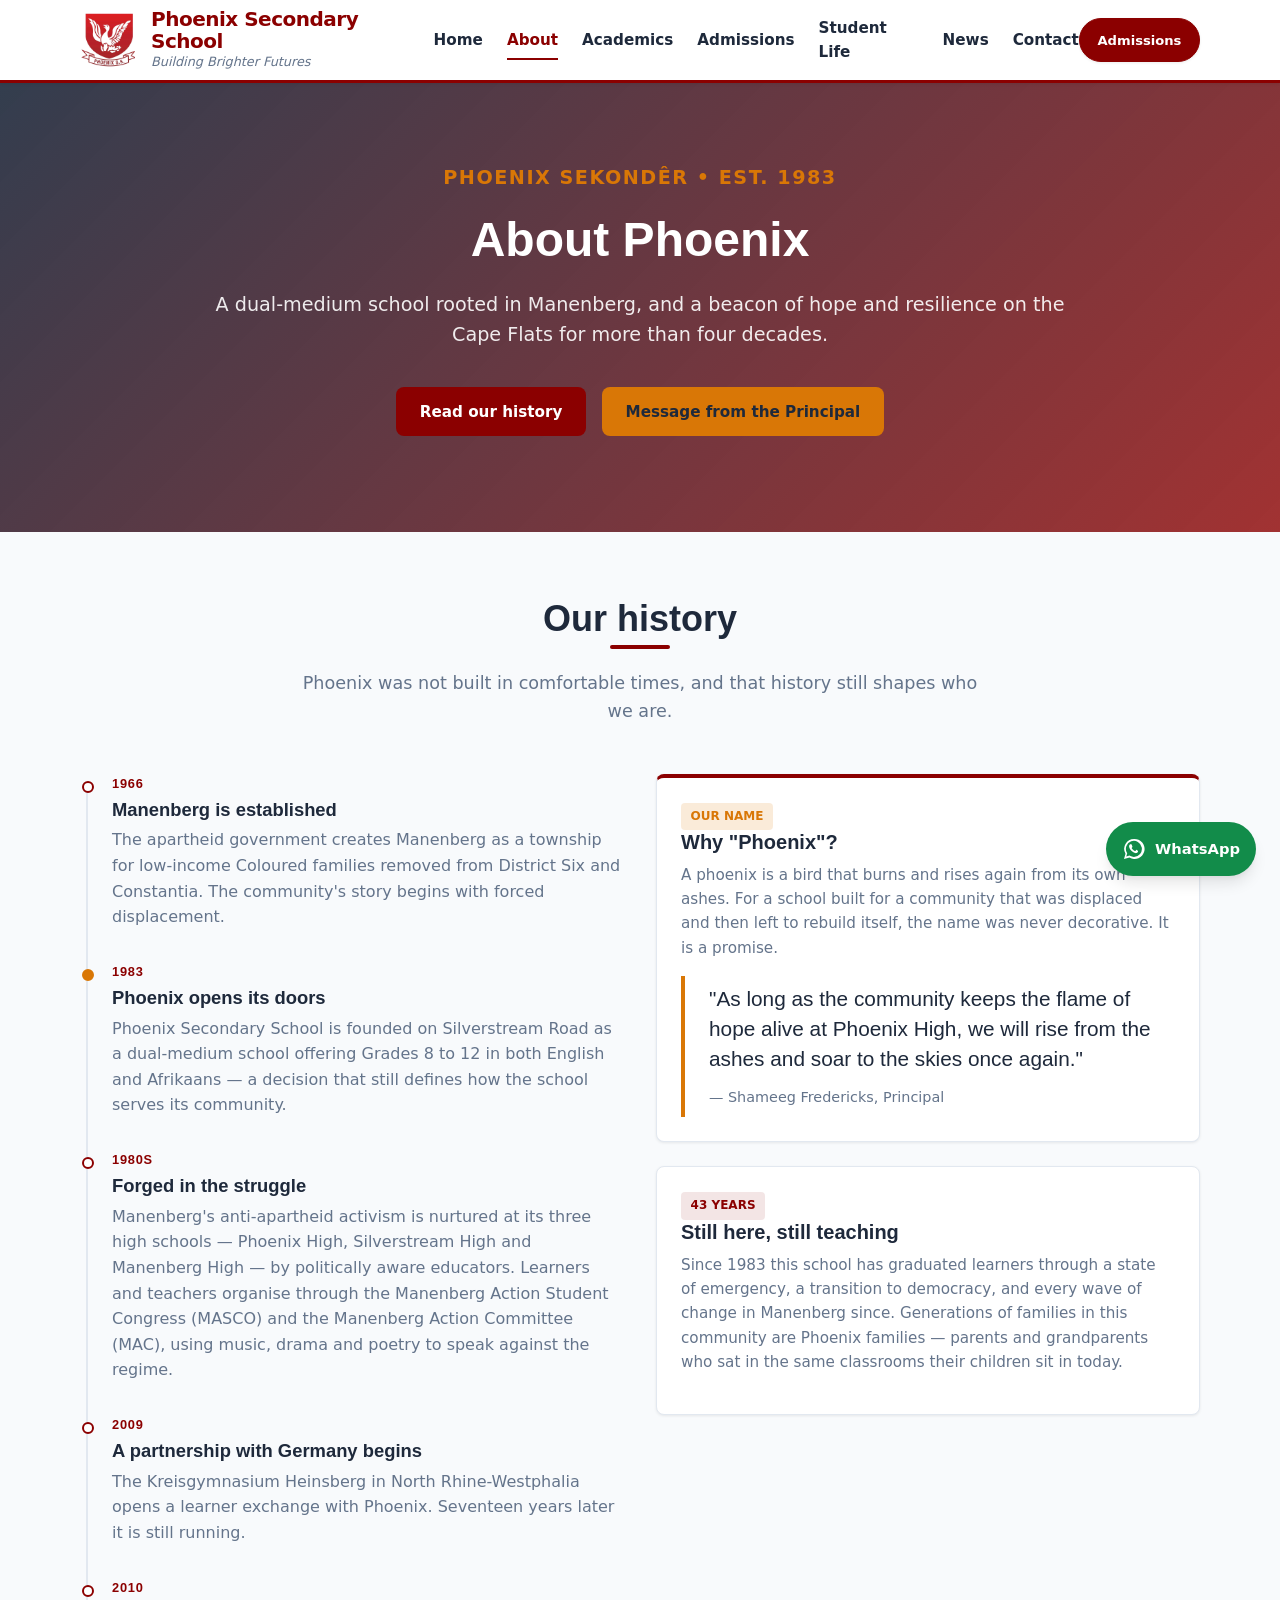
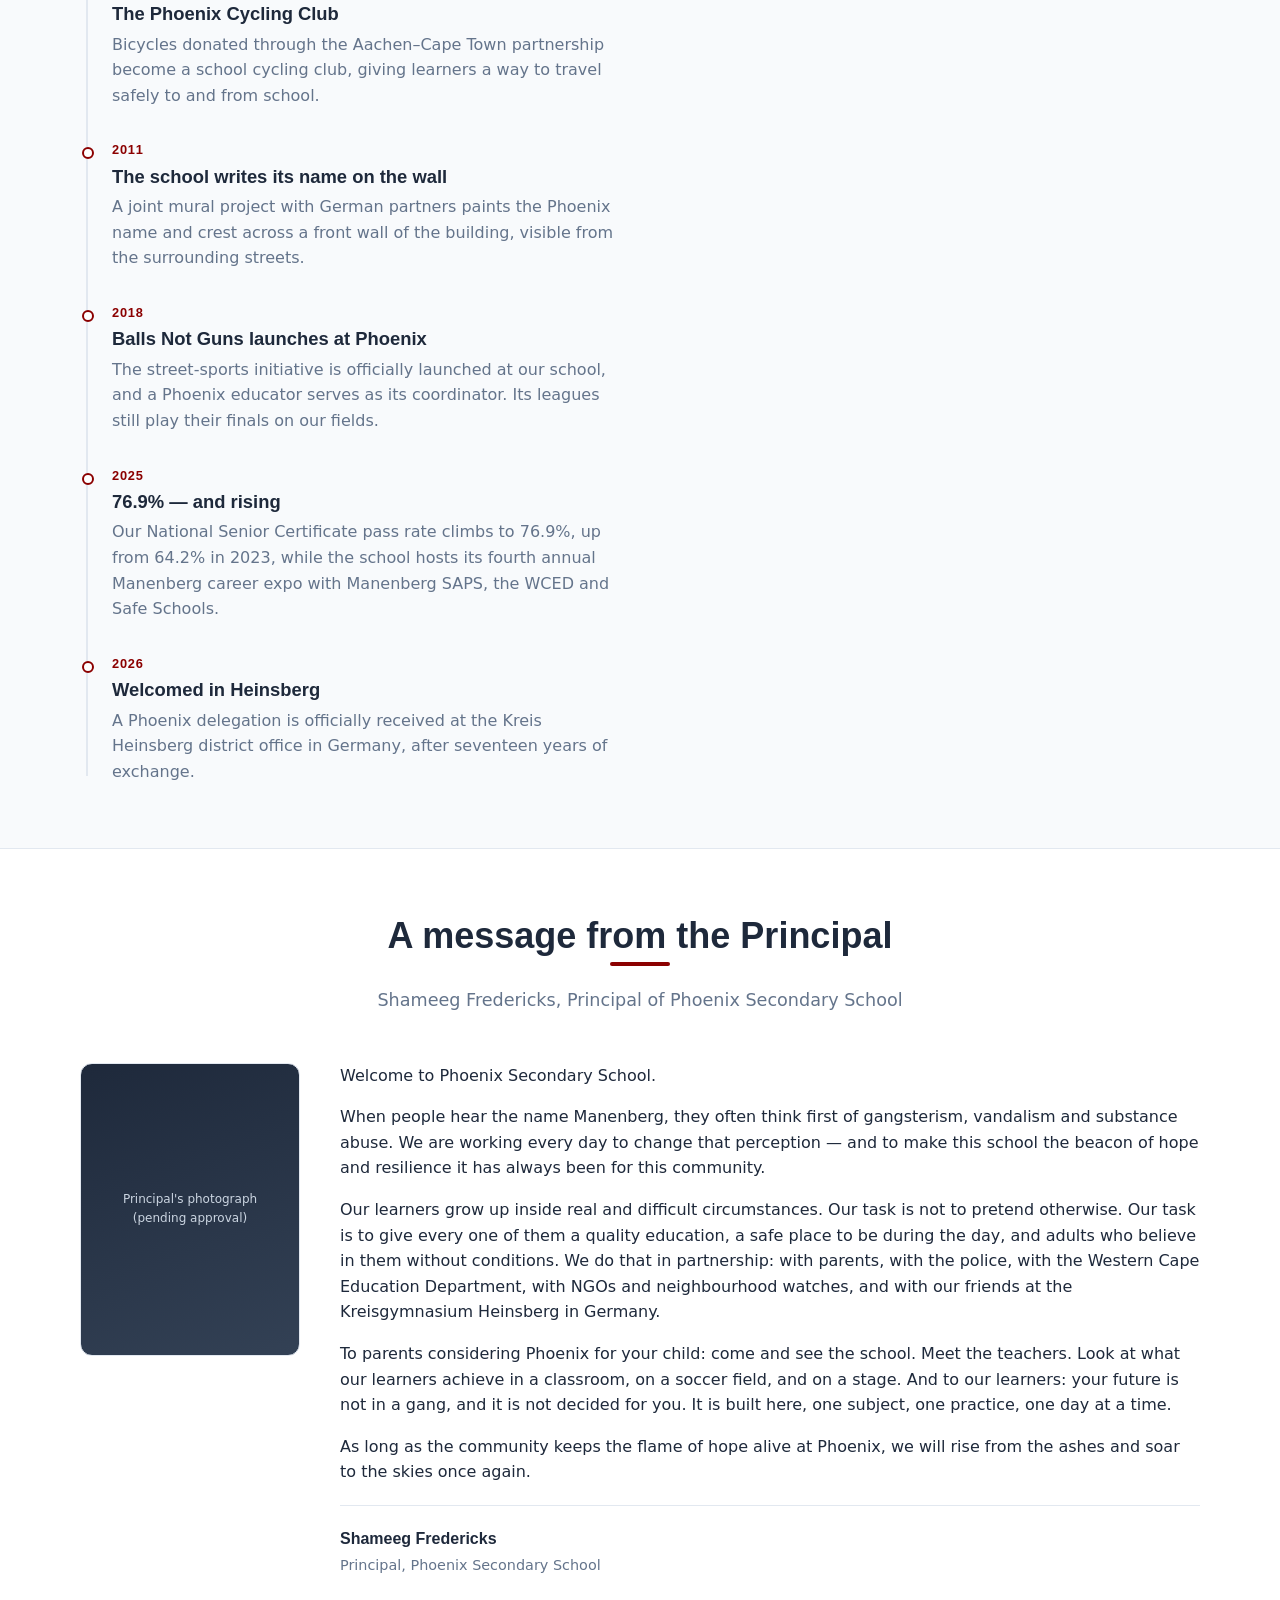
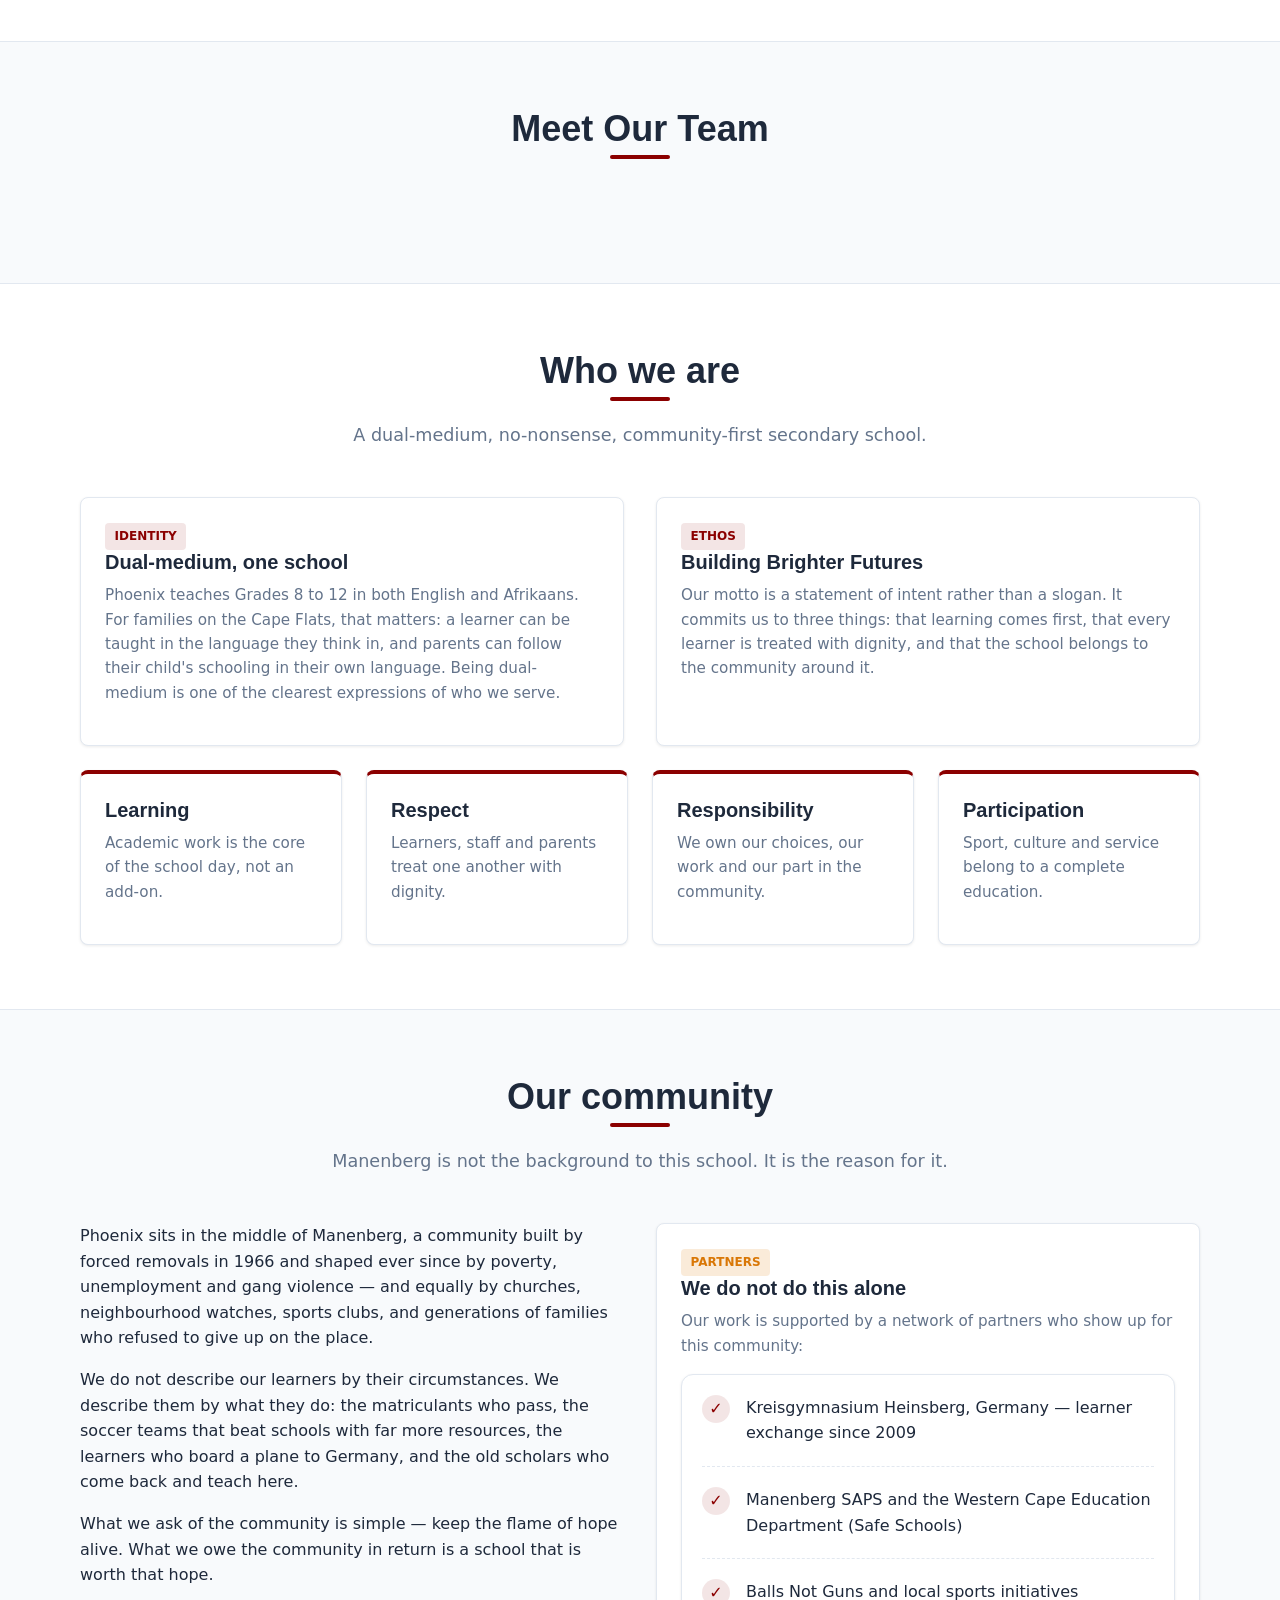
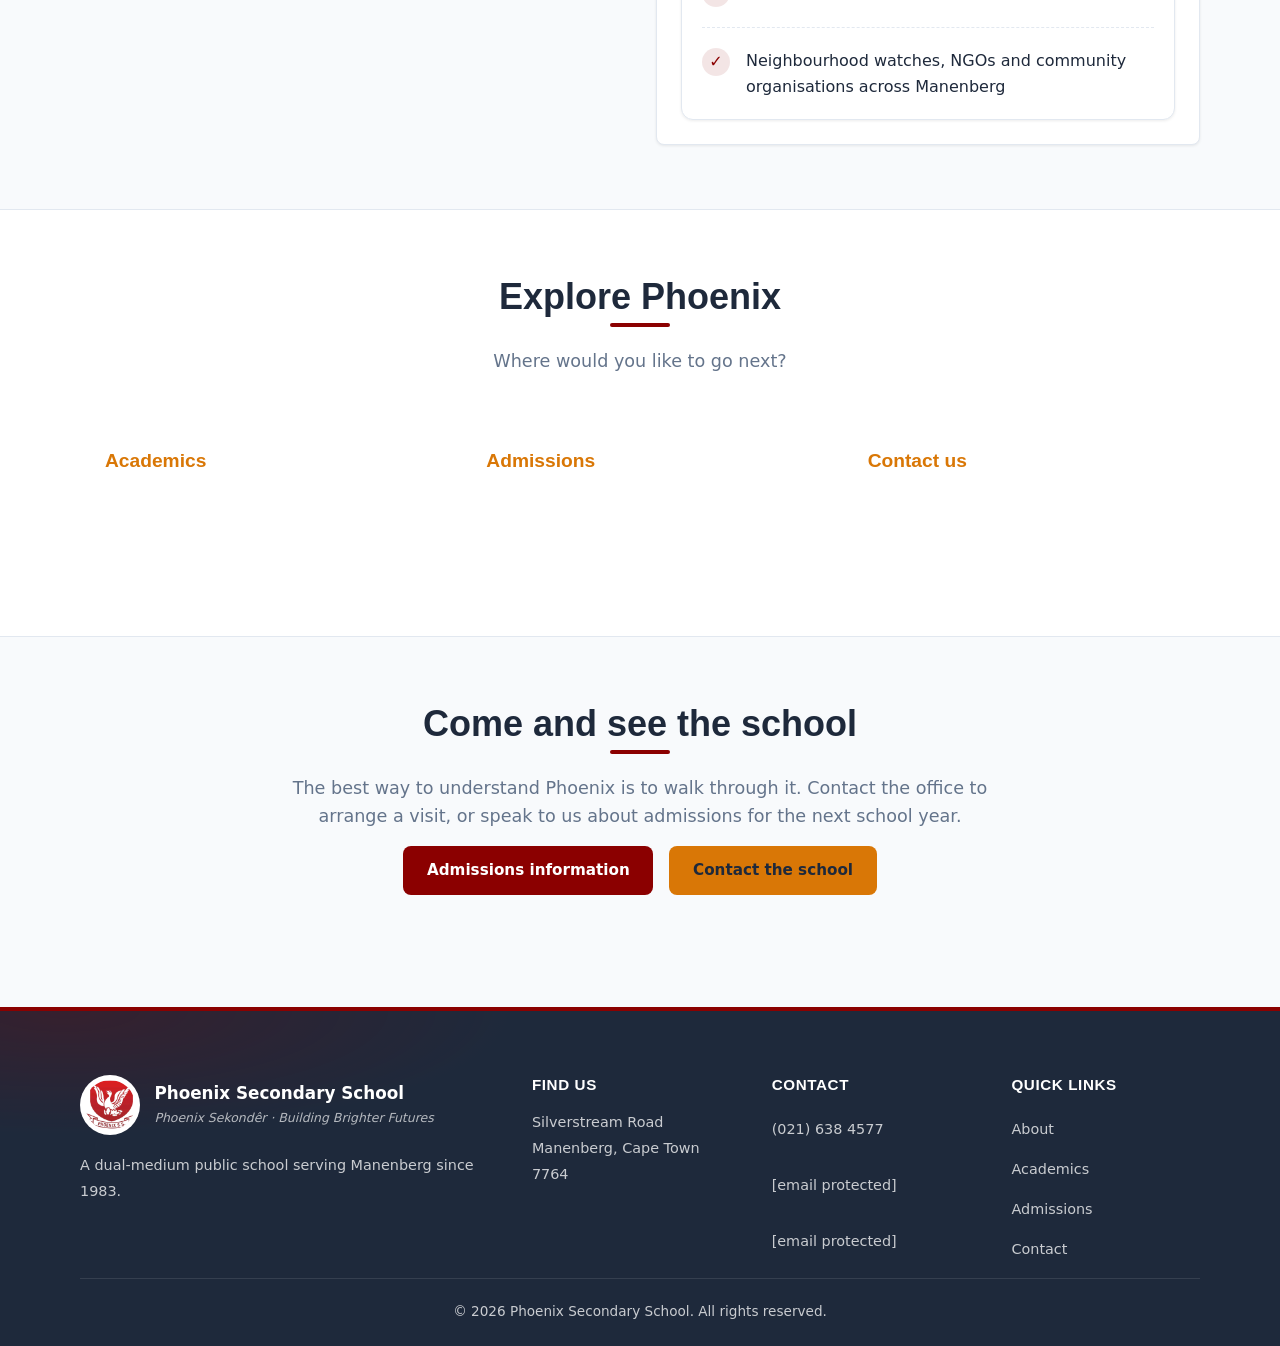
==== commit c1fc1ea0: "new hero section feature" ====
--- a/about.html
+++ b/about.html
@@ -5,6 +5,11 @@
     <meta name="viewport" content="width=device-width, initial-scale=1.0">
     <meta name="description" content="The history, identity and leadership of Phoenix Secondary School in Manenberg, Cape Town — a dual-medium school serving the Cape Flats since 1983.">
     <title>About | Phoenix Secondary School</title>
+    <link rel="icon" href="favicon.svg" type="image/svg+xml">
+    <link rel="icon" type="image/png" sizes="32x32" href="favicon-32x32.png">
+    <link rel="icon" type="image/png" sizes="16x16" href="favicon-16x16.png">
+    <link rel="apple-touch-icon" sizes="180x180" href="apple-touch-icon.png">
+    <link rel="manifest" href="site.webmanifest">
     <link rel="stylesheet" href="css/styles.css">
     <link rel="stylesheet" href="css/about-academics.css">
     <script src="js/main.js" defer></script>
@@ -33,6 +38,7 @@
                 <a class="nav-link" href="news.html">News</a>
                 <a class="nav-link" href="contact.html">Contact</a>
             </nav>
+            <a class="header-action" href="admissions.html">Admissions</a>
         </div>
     </header>
 
--- a/css/styles.css
+++ b/css/styles.css
@@ -279,6 +279,30 @@
 .header-ctas {
     display: flex;
     gap: 0.75rem;
+}
+.header-action {
+    display: inline-flex;
+    align-items: center;
+    justify-content: center;
+    min-height: 44px;
+    padding: 0 1.1rem;
+    background: var(--primary-red);
+    color: var(--white);
+    font-size: 0.82rem;
+    font-weight: 700;
+    white-space: nowrap;
+    border-radius: 999px;
+    border: 1px solid var(--primary-red);
+    box-shadow: var(--shadow-sm);
+    transition: background-color var(--transition-fast), transform var(--transition-fast), box-shadow var(--transition-fast);
+}
+
+.header-action:hover,
+.header-action:focus-visible {
+    background: var(--primary-red-hover);
+    color: var(--white);
+    transform: translateY(-1px);
+    box-shadow: var(--shadow-md);
 }
 
 /* Mobile Hamburger Button */
@@ -1060,7 +1084,7 @@
     display: grid;
     grid-template-columns: minmax(250px, 1.7fr) repeat(3, minmax(130px, 0.8fr));
     gap: clamp(1.5rem, 4vw, 3.5rem);
-    margin-bottom: 2.75rem;
+    align-items: stretch;
 }
 
 .footer-brand {
@@ -1105,6 +1129,12 @@
     line-height: 1.45;
 }
 
+.footer-col {
+    display: flex;
+    flex-direction: column;
+    height: 100%;
+}
+
 .footer-col h3,
 .footer-col h4 {
     color: var(--white);
@@ -1145,13 +1175,14 @@
     padding-top: 1.35rem;
     border-top: 1px solid rgba(255, 255, 255, 0.1);
     display: flex;
-    justify-content: space-between;
+    justify-content: center;
     align-items: center;
     font-size: 0.85rem;
 }
 
 .footer-bottom p {
     margin: 0;
+    text-align: center;
 }
 
 .footer-col p a {
@@ -1167,6 +1198,43 @@
 
 .footer-legal a:hover {
     color: var(--white);
+}
+
+.social-heading {
+    margin-top: 1rem;
+}
+
+.footer-socials {
+    display: flex;
+    flex-direction: column;
+    align-items: flex-start;
+    gap: 0.85rem;
+}
+
+.footer-socials a {
+    display: flex;
+    align-items: center;
+    gap: 0.75rem;
+
+    color: rgba(255, 255, 255, 0.76);
+    font-size: 0.9rem;
+
+    text-decoration: none;
+    transition: color var(--transition-fast);
+}
+
+.footer-socials a i {
+    width: 20px;
+    font-size: 1.15rem;
+    text-align: center;
+}
+
+.footer-socials a:hover {
+    color: var(--accent-gold);
+}
+
+.footer-socials a:hover i {
+    transform: translateY(-2px);
 }
 
 /* ==================================================
@@ -1568,3 +1636,7 @@
         background: transparent !important;
     }
 }
+
+[hidden] {
+   display: none !important; 
+}
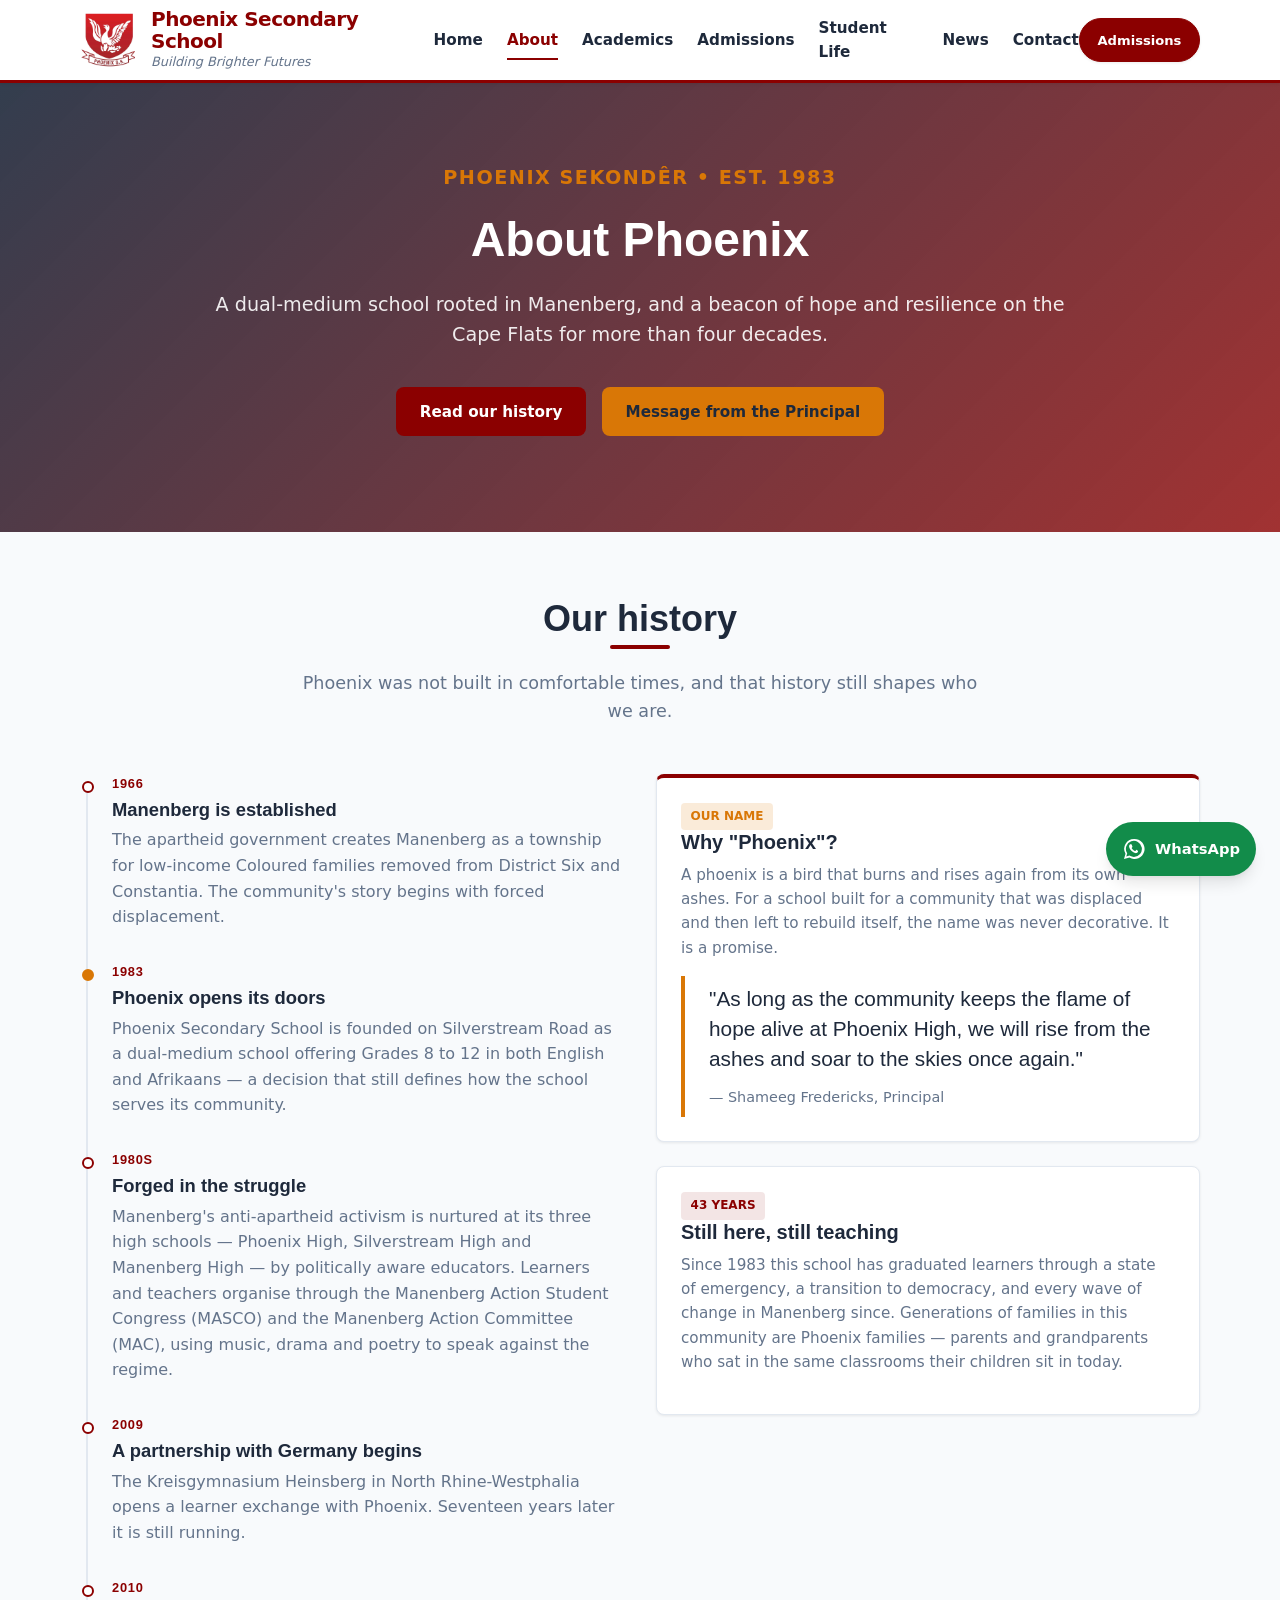
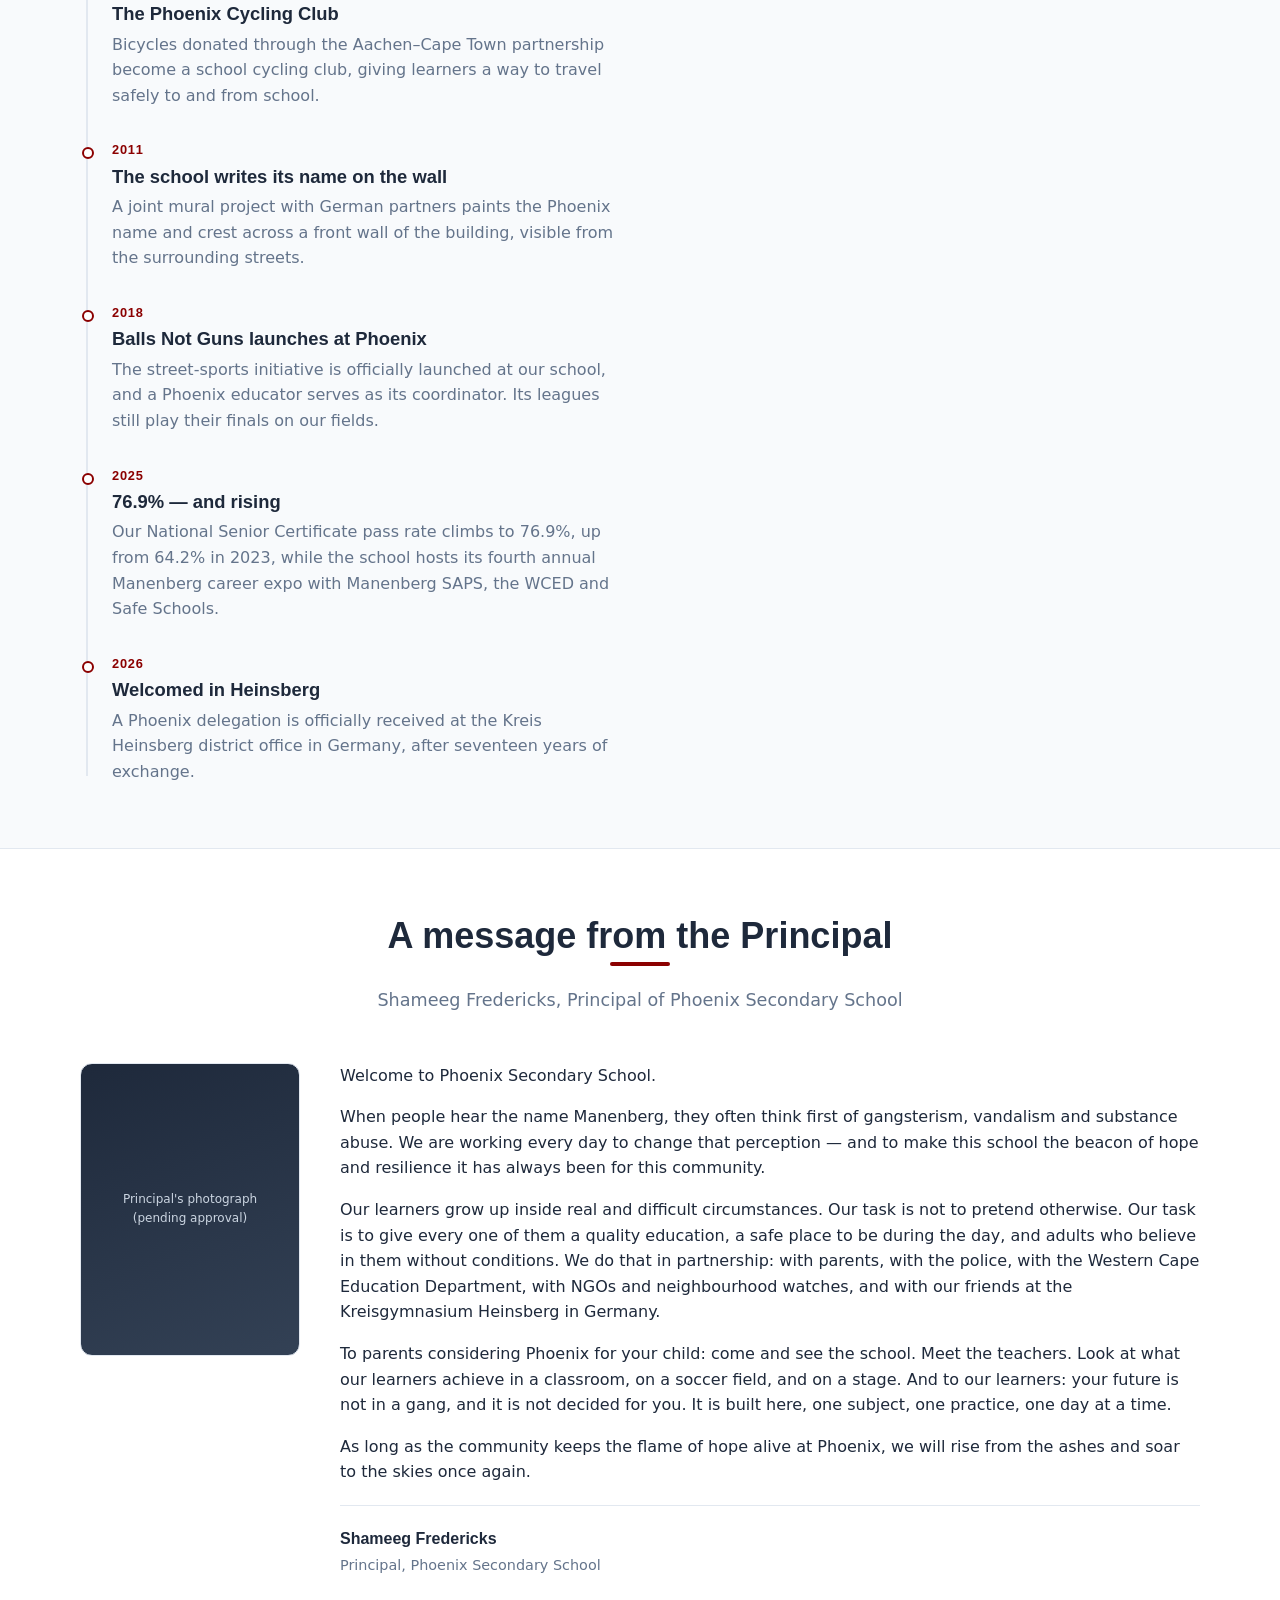
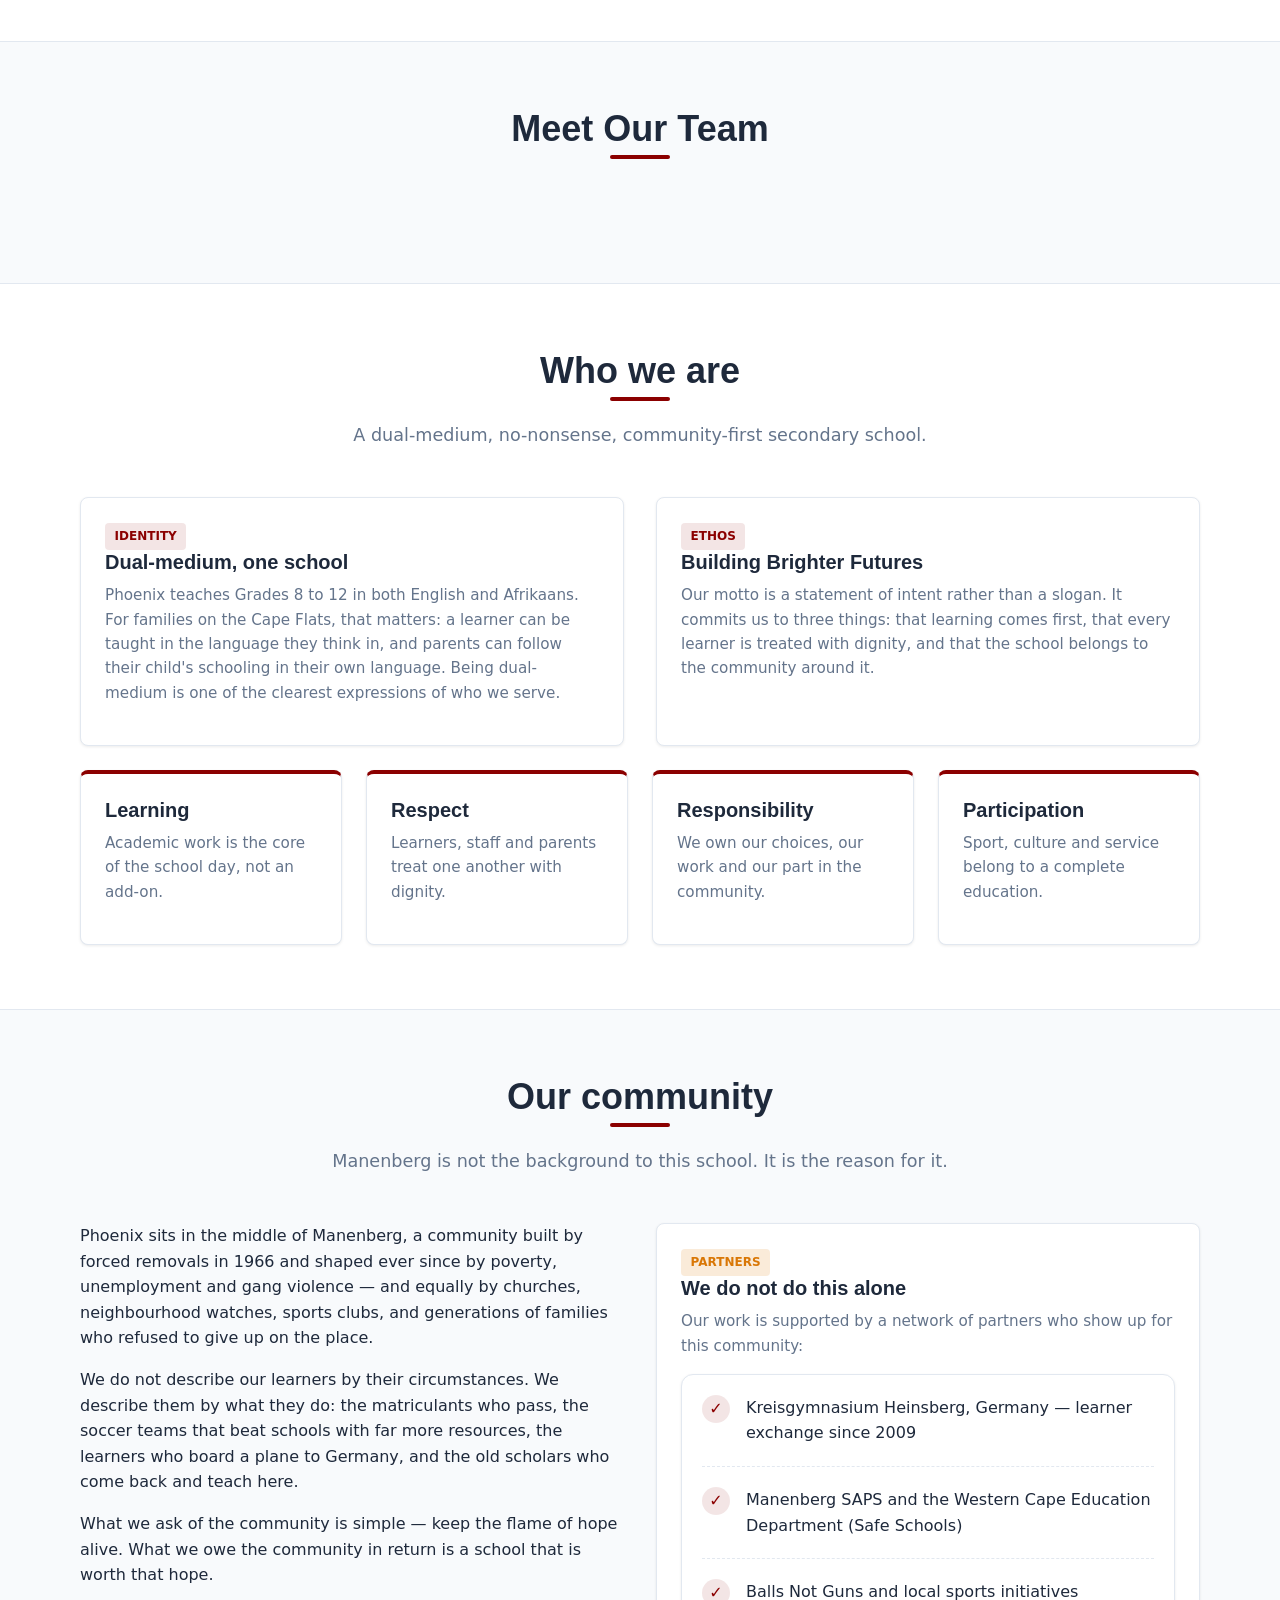
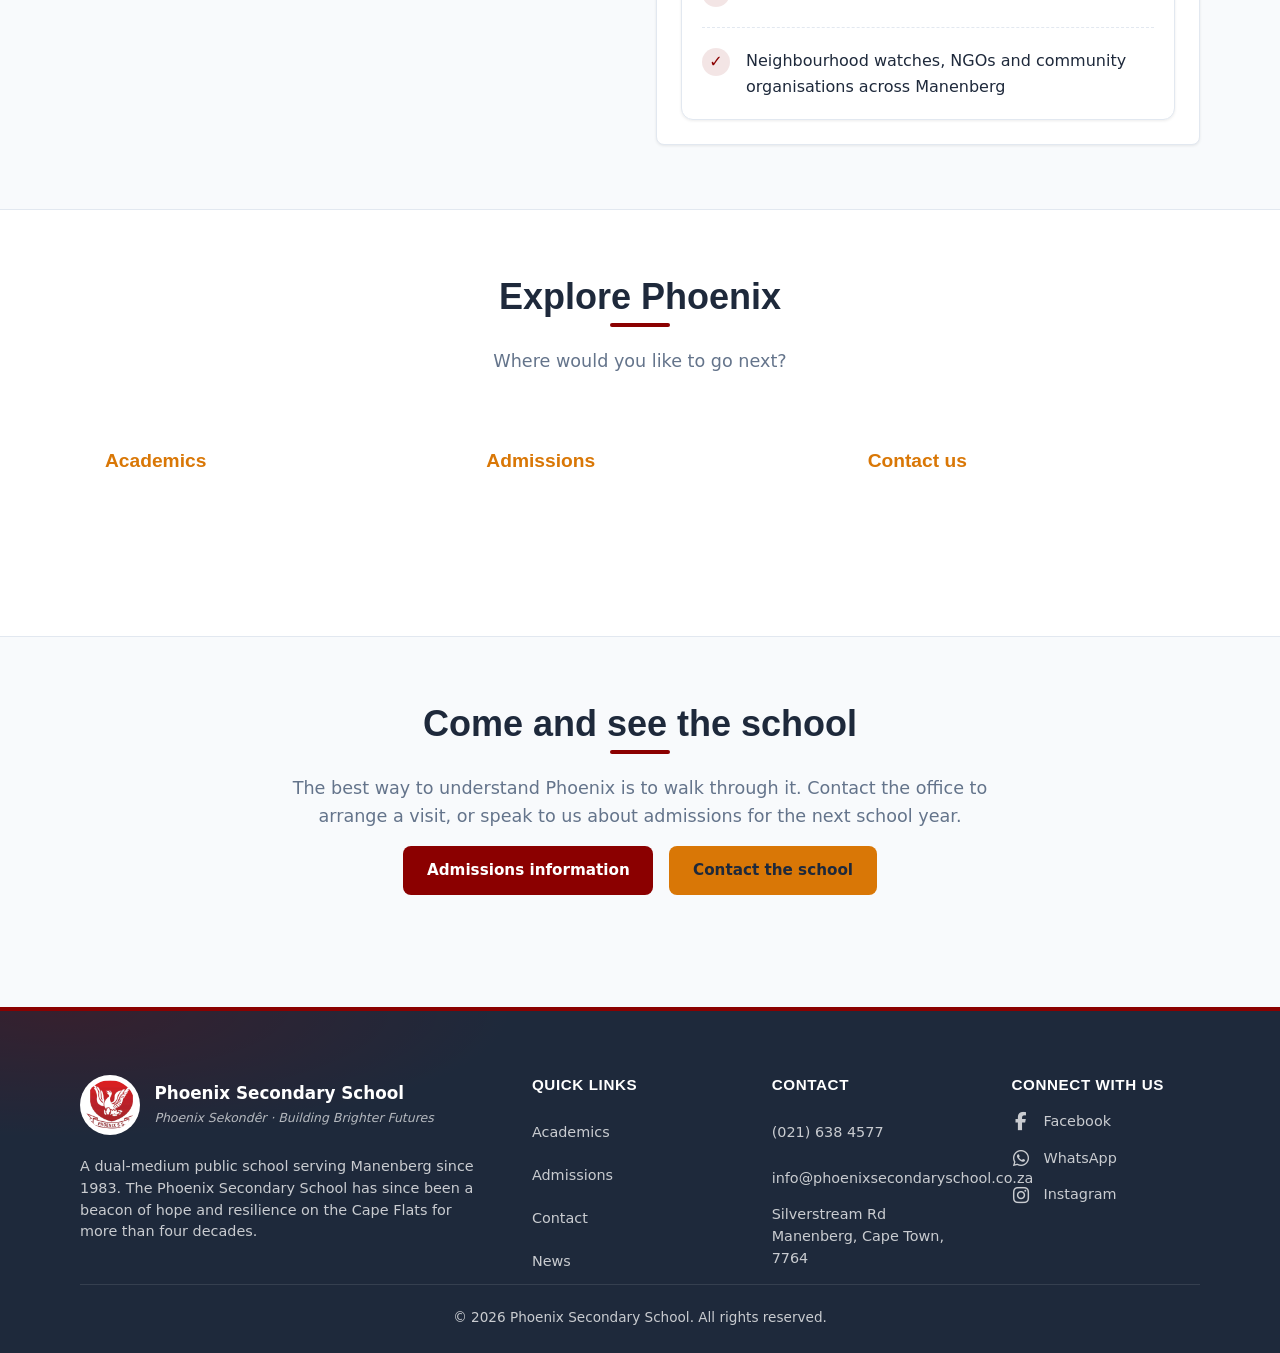
==== commit 1b6362ac: "feat: added the footer to all the applicable pages, and added the facebook link to all the facebook " ====
--- a/about.html
+++ b/about.html
@@ -12,6 +12,8 @@
     <link rel="manifest" href="site.webmanifest">
     <link rel="stylesheet" href="css/styles.css">
     <link rel="stylesheet" href="css/about-academics.css">
+    <link rel="stylesheet"
+          href="https://cdnjs.cloudflare.com/ajax/libs/font-awesome/6.7.2/css/all.min.css">
     <script src="js/main.js" defer></script>
 </head>
 <body class="page-about">
@@ -469,27 +471,52 @@
                         <img src="images/logo.jpeg" alt="">
                         <span><strong>Phoenix Secondary School</strong><small>Phoenix Sekondêr · Building Brighter Futures</small></span>
                     </a>
-                    <p>A dual-medium public school serving Manenberg since 1983.</p>
-                </div>
+                    <p>A dual-medium public school serving Manenberg since 1983.
+                        The Phoenix Secondary School has since been a beacon of hope and resilience on the Cape Flats for more than four decades.
+
+                    </p>
+                </div>
+
                 <div class="footer-col">
-                    <h3>Find us</h3>
-                    <p>Silverstream Road<br>Manenberg, Cape Town<br>7764</p>
-                </div>
+                    <h3>Quick links</h3>
+                    <ul class="footer-links">
+                        <li><a href="academics.html">Academics</a></li>
+                        <li><a href="admissions.html">Admissions</a></li>
+                        <li><a href="contact.html">Contact</a></li>
+                        <li><a href="news.html">News</a></li>
+                    </ul>
+                </div>
+
                 <div class="footer-col">
                     <h3>Contact</h3>
                     <p><a href="tel:+27216384577">(021) 638 4577</a></p>
-                    <p><a href="/cdn-cgi/l/email-protection#5121393e343f38292234323e3f353023282232393e3e3d11363c30383d7f323e3c"><span class="__cf_email__" data-cfemail="f7879f9892999e8f84929498999396858e84949f98989bb7909a969e9bd994989a">[email&#160;protected]</span></a></p>
-                    <p><a href="/cdn-cgi/l/email-protection#75051d1a101b1c0d5b061016350216101106161d1a1a19065b121a035b0f14"><span class="__cf_email__" data-cfemail="74041c1b111a1d0c5a071117340317111007171c1b1b18075a131b025a0e15">[email&#160;protected]</span></a></p>
-                </div>
+                    <p><a href="mailto:info@phoenixsecondaryschool.co.za">info@phoenixsecondaryschool.co.za</a></p>
+
+                    <p class="footer-address">
+                        <a href="https://www.google.com/maps/search/?api=1&query=Phoenix+Secondary+School%2C+Silverstream+Road%2C+Manenberg%2C+Cape+Town"
+                           target="_blank"
+                           rel="noopener noreferrer"
+                           aria-label="Find Phoenix Secondary School on Google Maps">
+                            Silverstream Rd<br>Manenberg, Cape Town, <br>7764
+                        </a>
+                    </p>
+                </div>
+
                 <div class="footer-col">
-                    <h3>Quick links</h3>
-                    <ul class="footer-links">
-                        <li><a href="about.html">About</a></li>
-                        <li><a href="academics.html">Academics</a></li>
-                        <li><a href="admissions.html">Admissions</a></li>
-                        <li><a href="contact.html">Contact</a></li>
-                    </ul>
-                </div>
+                    <h3>Connect With Us</h3>
+                    <div class="footer-socials">
+                        <a href="https://www.facebook.com/p/Phoenix-Secondary-School-Manenberg-100057652381114/" aria-label="Facebook"><i class="fa-brands fa-facebook-f"></i>
+                            <span>Facebook</span>
+                        </a>
+                        <a href="#" aria-label="WhatsApp"><i class="fa-brands fa-whatsapp"></i>
+                            <span>WhatsApp</span>
+                        </a>
+                        <a href="#" aria-label="Instagram"><i class="fa-brands fa-instagram"></i>
+                            <span>Instagram</span>
+                        </a>
+                    </div>
+                </div>
+
             </div>
             <div class="footer-bottom">
                 <p>&copy; 2026 Phoenix Secondary School. All rights reserved.</p>
--- a/css/styles.css
+++ b/css/styles.css
@@ -258,6 +258,10 @@
     font-size: 0.95rem;
     padding: 0.5rem 0;
     position: relative;
+}
+
+.main-nav .nav-link.nav-mobile-only {
+    display: none;
 }
 
 .nav-link:hover,
@@ -1148,7 +1152,8 @@
 .footer-col p, 
 .footer-col li {
     font-size: 0.9rem;
-    line-height: 1.8;
+    line-height: 1.5;
+    margin: 0.2em 0;
 }
 
 .site-footer a:not(.footer-brand) {
@@ -1198,10 +1203,6 @@
 
 .footer-legal a:hover {
     color: var(--white);
-}
-
-.social-heading {
-    margin-top: 1rem;
 }
 
 .footer-socials {
@@ -1235,6 +1236,17 @@
 
 .footer-socials a:hover i {
     transform: translateY(-2px);
+}
+
+.footer-address a {
+    color: inherit;
+    text-decoration: none;
+    transition: color 0.3s ease;
+}
+
+.footer-address a:hover {
+    color: var(--accent-gold);
+    text-decoration: underline;
 }
 
 /* ==================================================
@@ -1308,6 +1320,10 @@
 @media (max-width: 768px) {
     .header-container {
         height: 70px;
+    }
+
+    .header-container > .header-action {
+        display: none;
     }
 
     .brand-logo {
@@ -1348,6 +1364,10 @@
         display: flex;
         align-items: center;
         min-height: 44px;
+    }
+
+    .main-nav .nav-link.nav-mobile-only {
+        display: flex;
     }
 
     .main-nav.is-open {
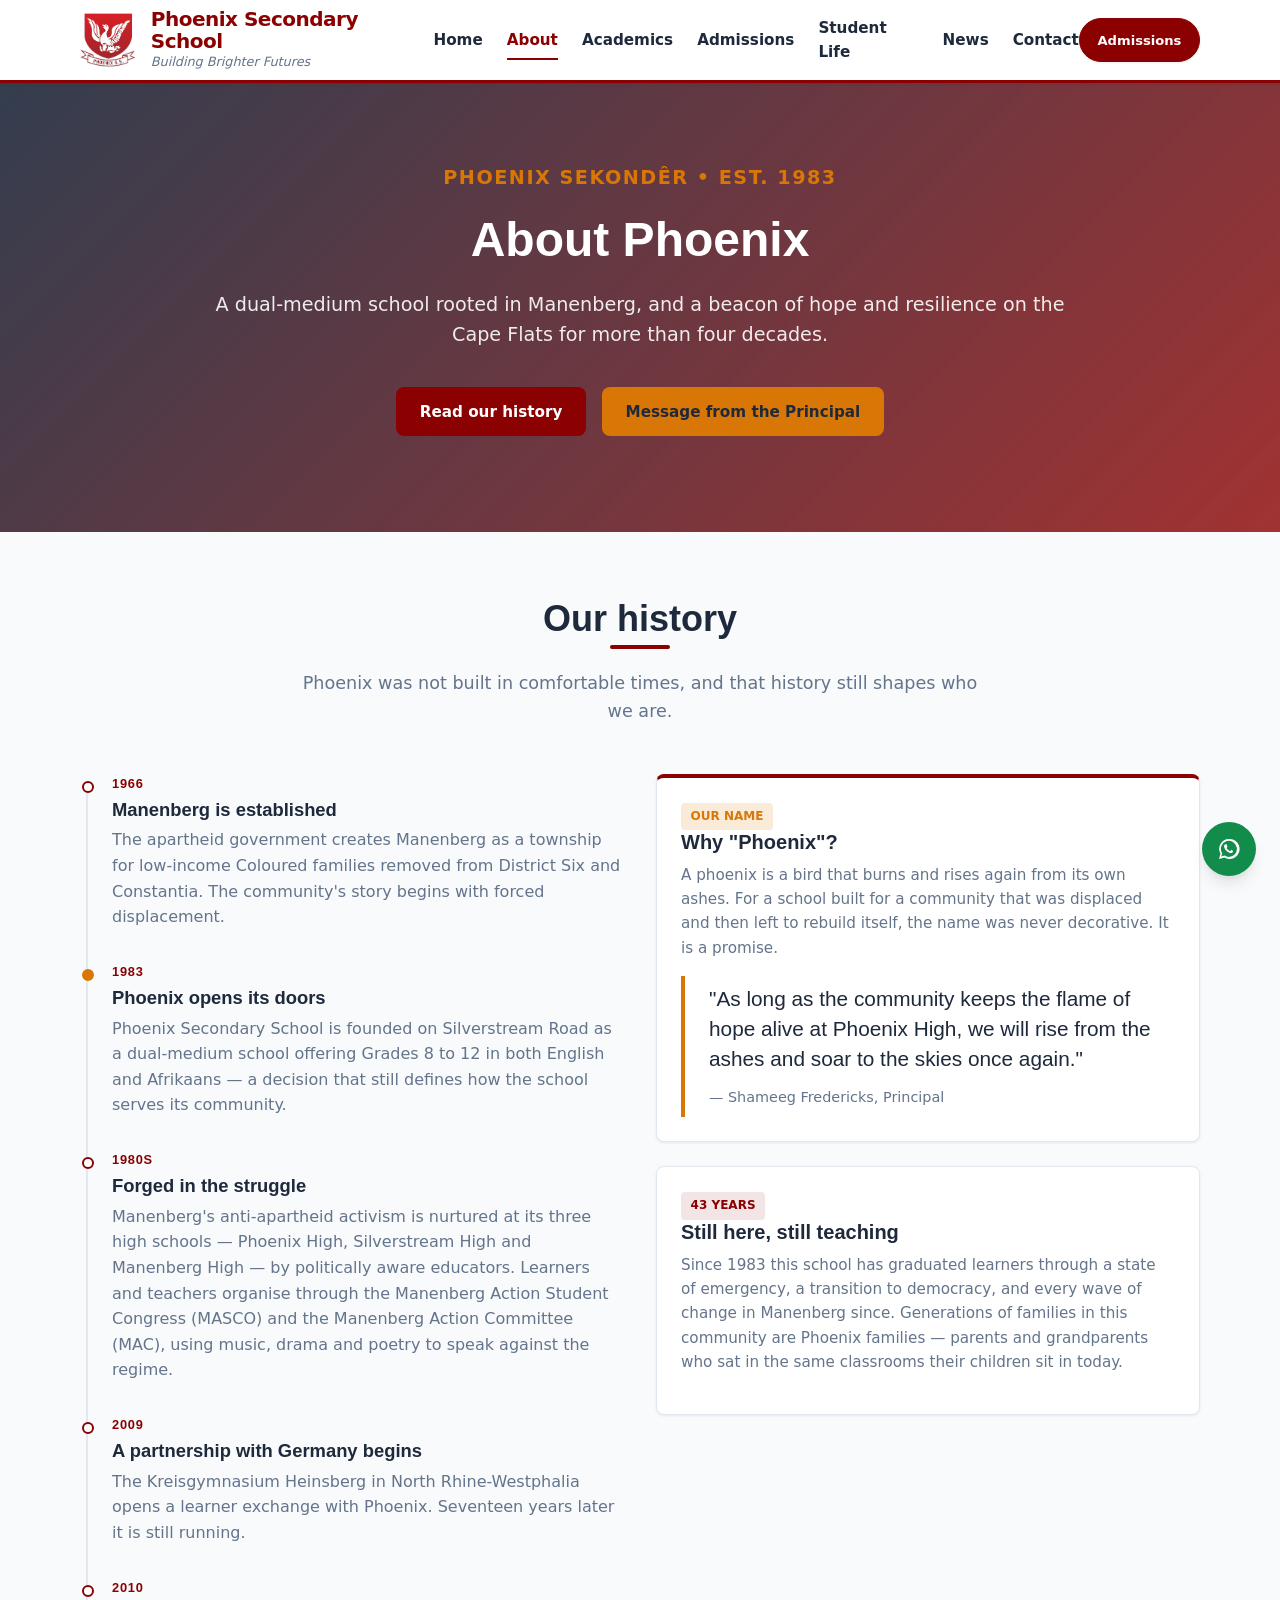
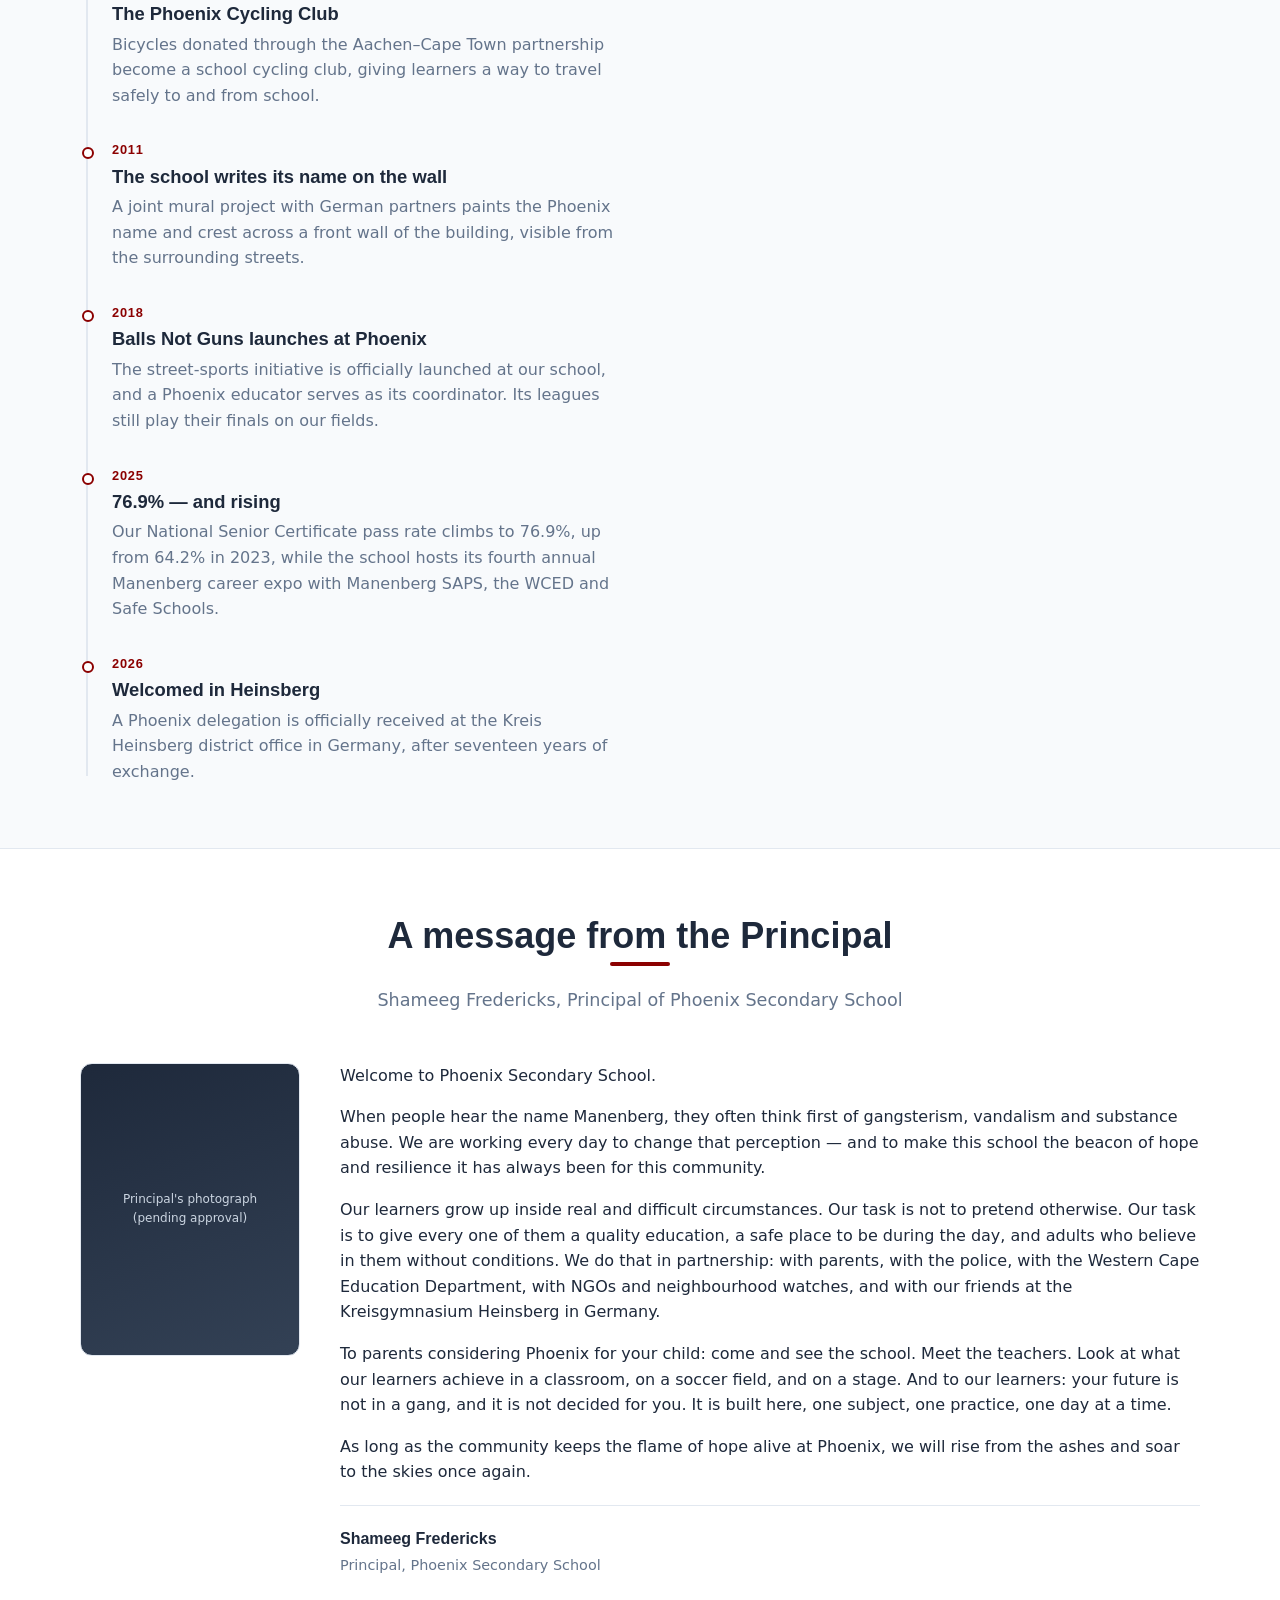
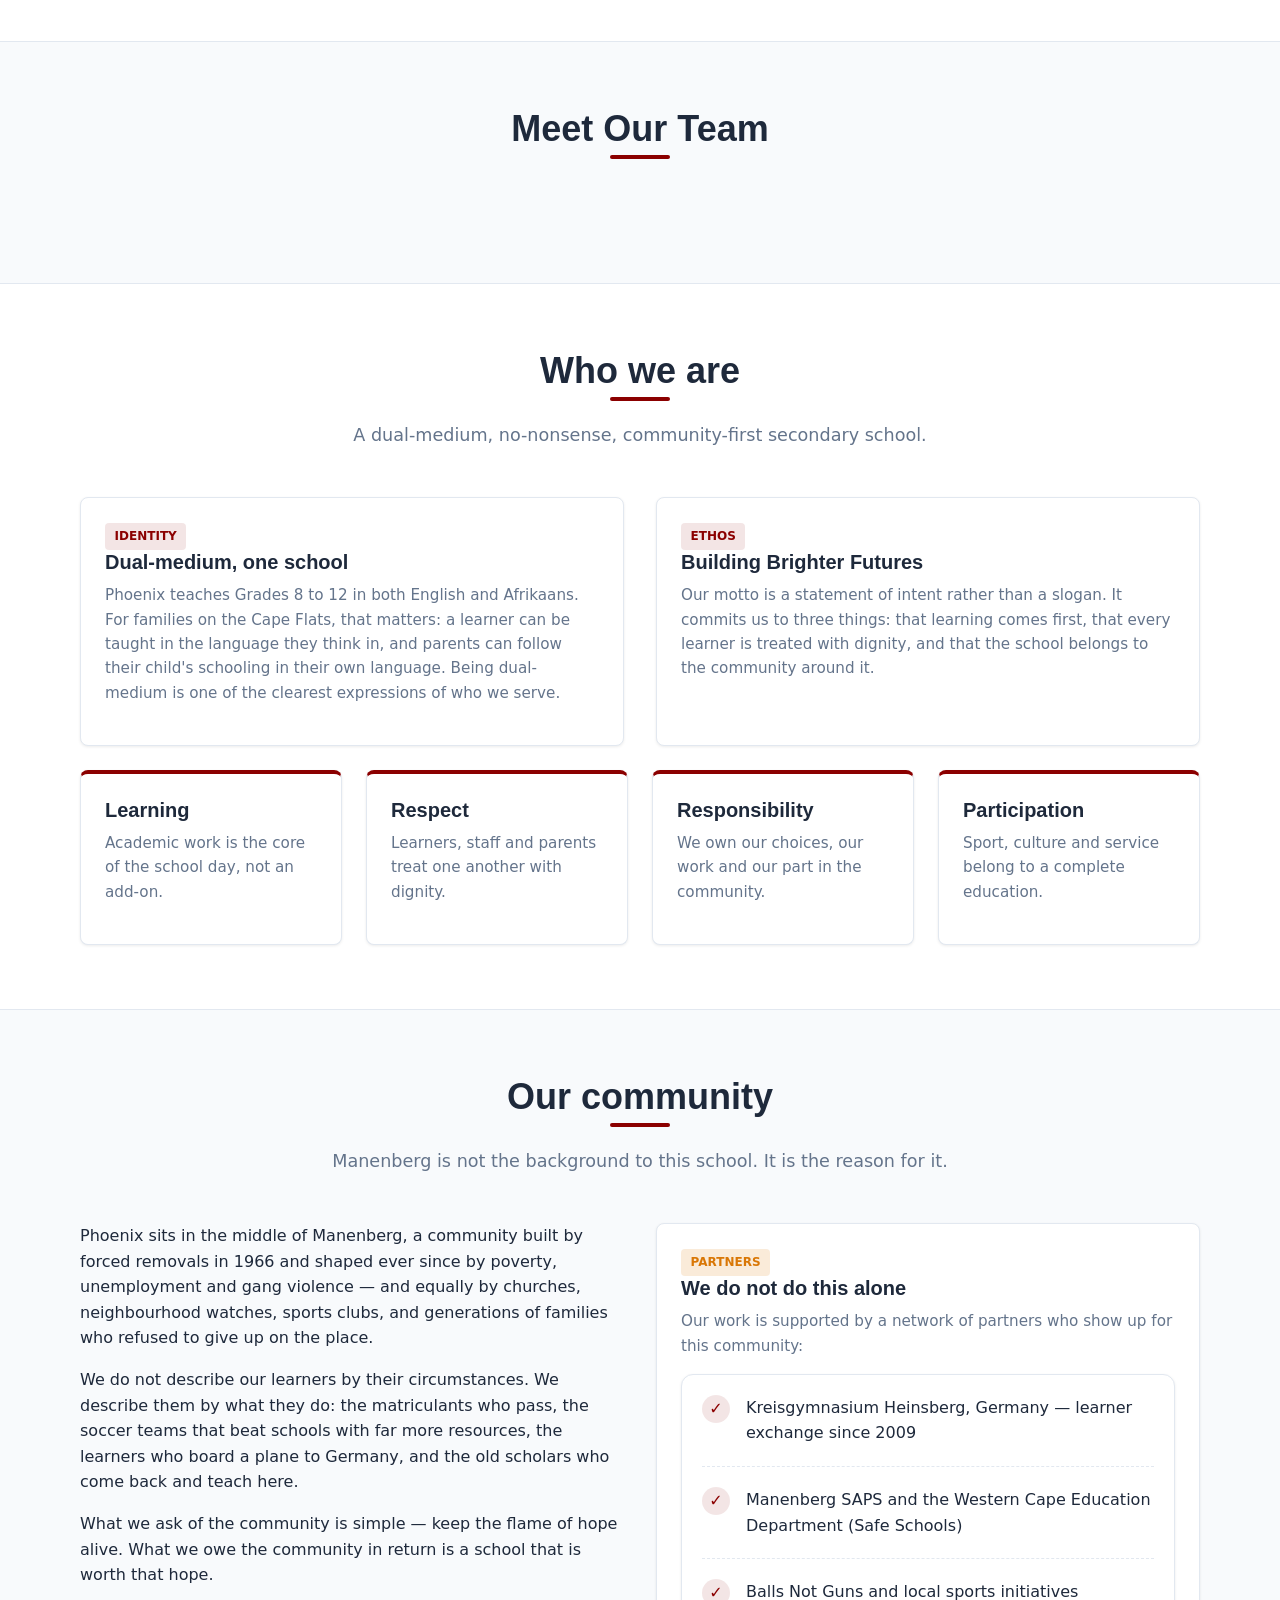
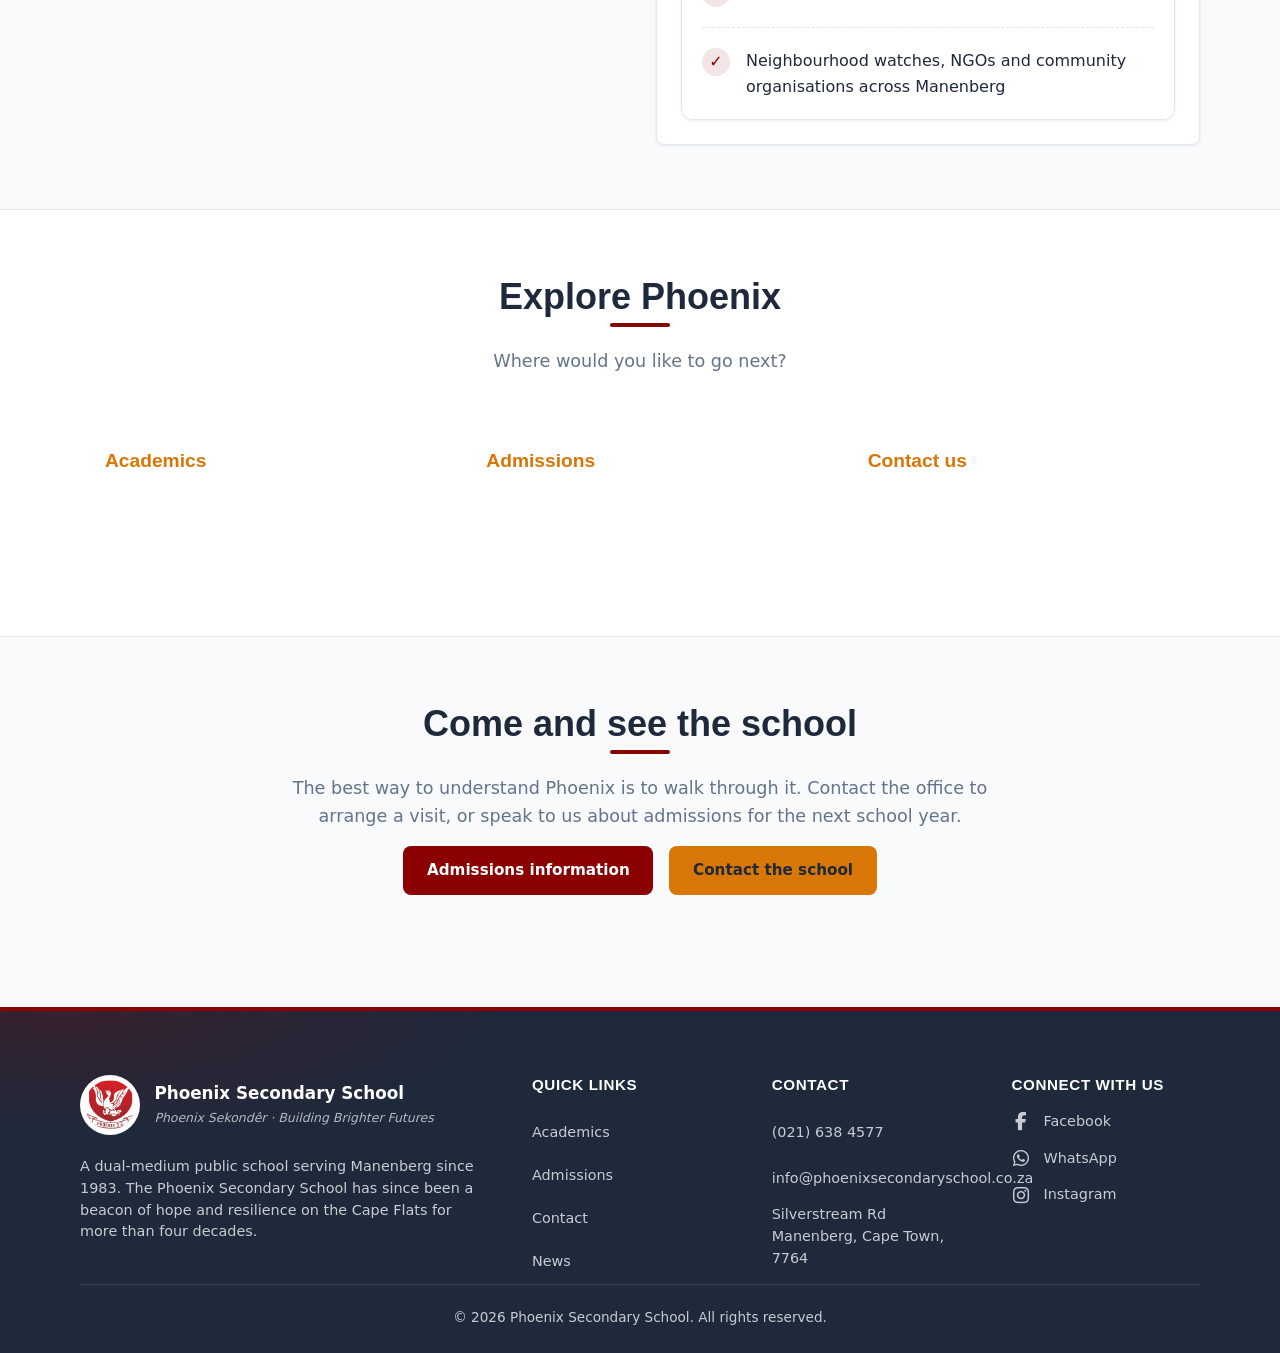
==== commit 9a244596: "Update site branding and homepage navigation Replace the site logo with the new logo asset. Make the" ====
--- a/about.html
+++ b/about.html
@@ -22,7 +22,7 @@
     <header class="site-header">
         <div class="container header-container">
             <a href="index.html" class="brand-logo">
-                <img class="brand-crest" src="images/logo.jpeg" alt="">
+                <img class="brand-crest" src="images/logo_1.png" alt="">
                 <span class="brand-text">
                     <span class="school-name">Phoenix Secondary School</span>
                     <span class="school-motto">Building Brighter Futures</span>
@@ -468,7 +468,7 @@
             <div class="footer-grid">
                 <div class="footer-col">
                     <a class="footer-brand" href="index.html">
-                        <img src="images/logo.jpeg" alt="">
+                        <img src="images/logo_1.png" alt="">
                         <span><strong>Phoenix Secondary School</strong><small>Phoenix Sekondêr · Building Brighter Futures</small></span>
                     </a>
                     <p>A dual-medium public school serving Manenberg since 1983.
--- a/css/styles.css
+++ b/css/styles.css
@@ -1048,9 +1048,9 @@
     display: inline-flex;
     align-items: center;
     justify-content: center;
-    gap: 0.55rem;
     min-height: 54px;
-    padding: 0.7rem 1rem;
+    width: 54px;
+    padding: 0;
     border: 0;
     border-radius: 999px;
     background: #128C4A;
@@ -1468,7 +1468,8 @@
         right: 1rem;
         bottom: 1rem;
         min-height: 50px;
-        padding: 0.65rem 0.85rem;
+        width: 50px;
+        padding: 0;
     }
 
     .footer-grid {
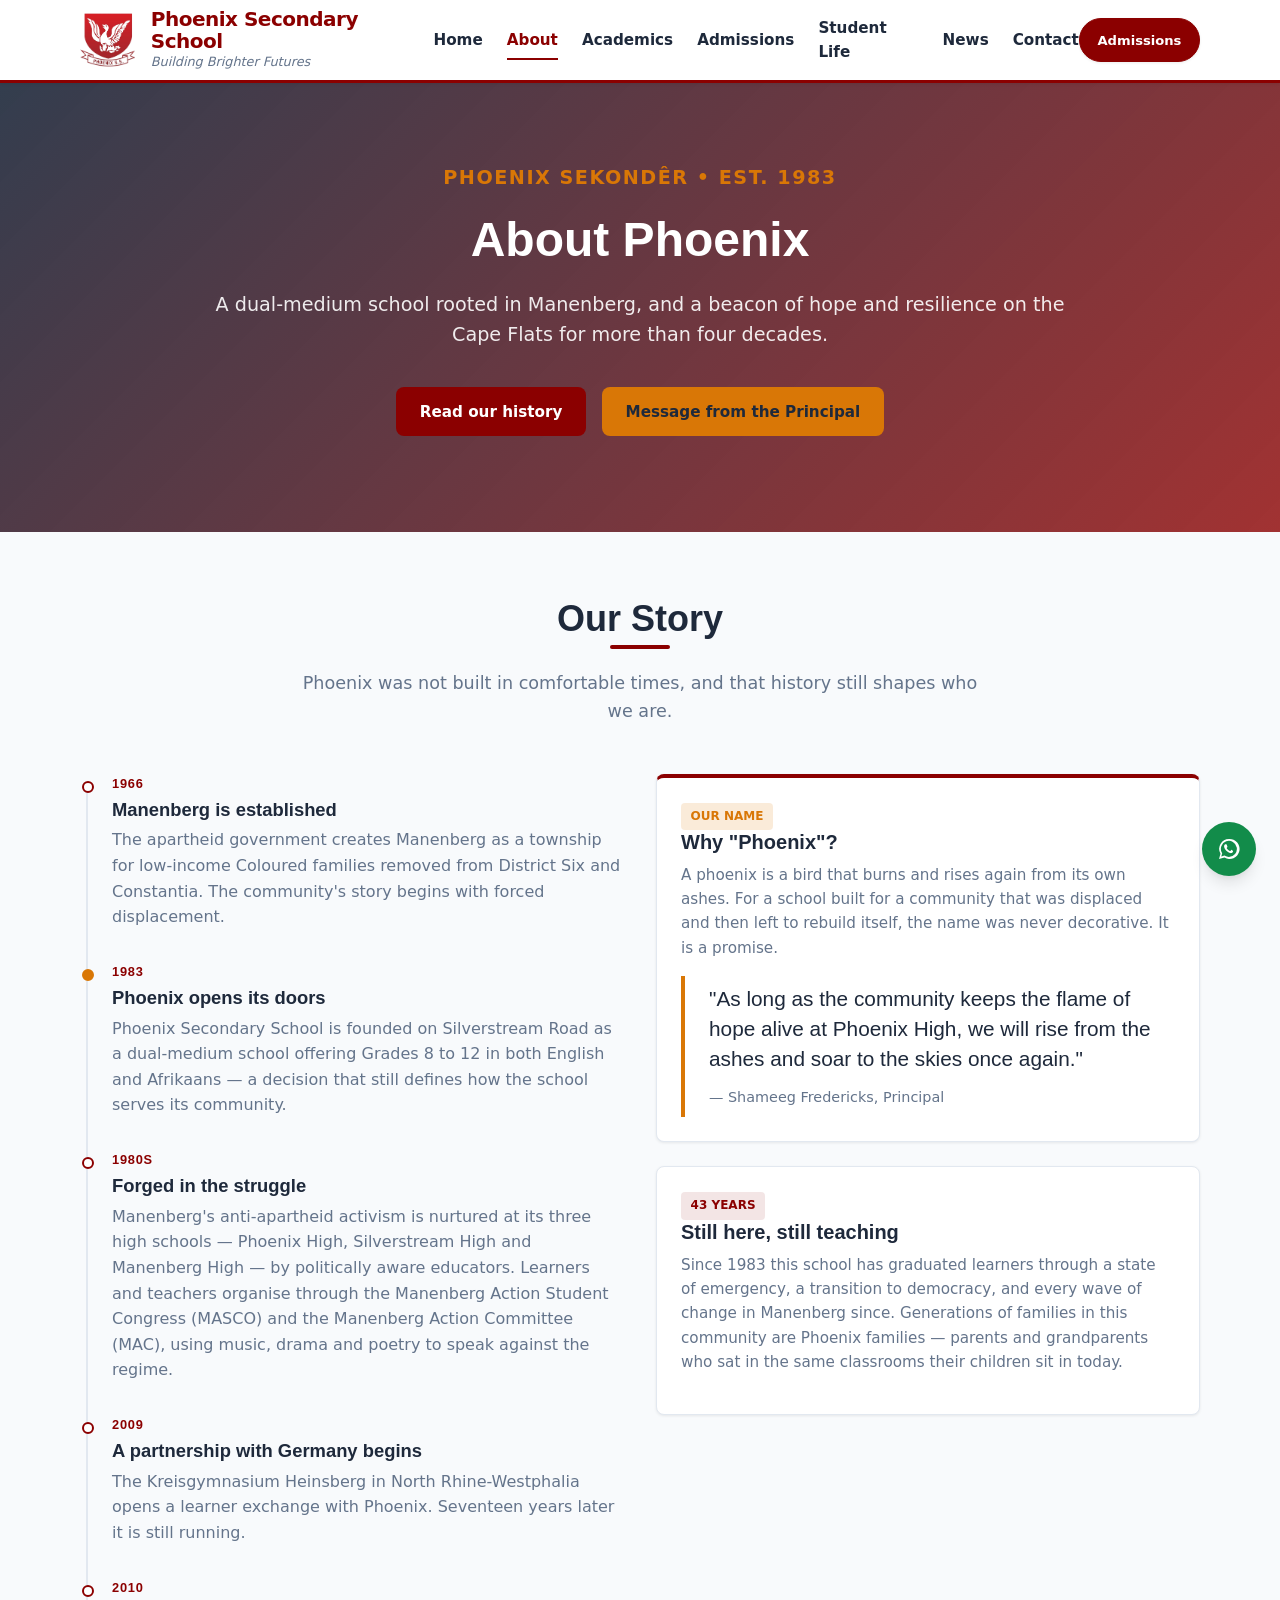
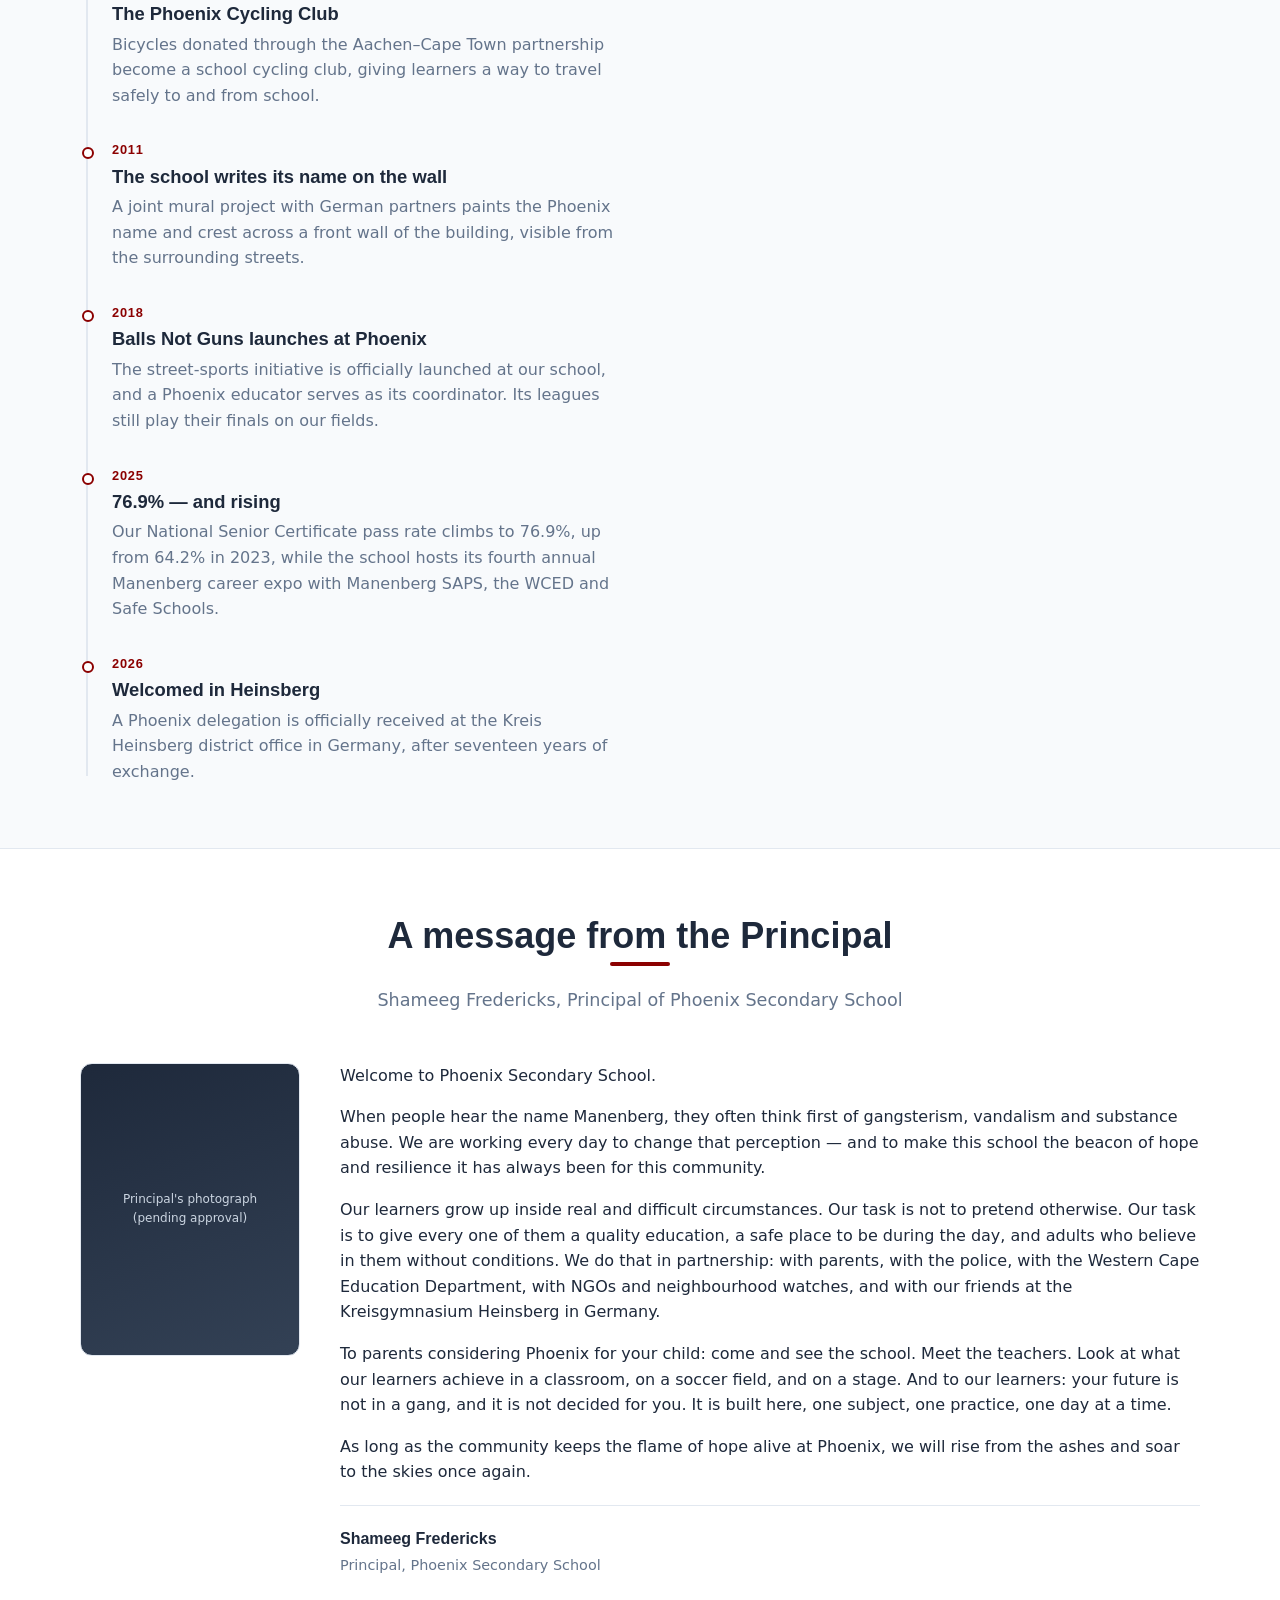
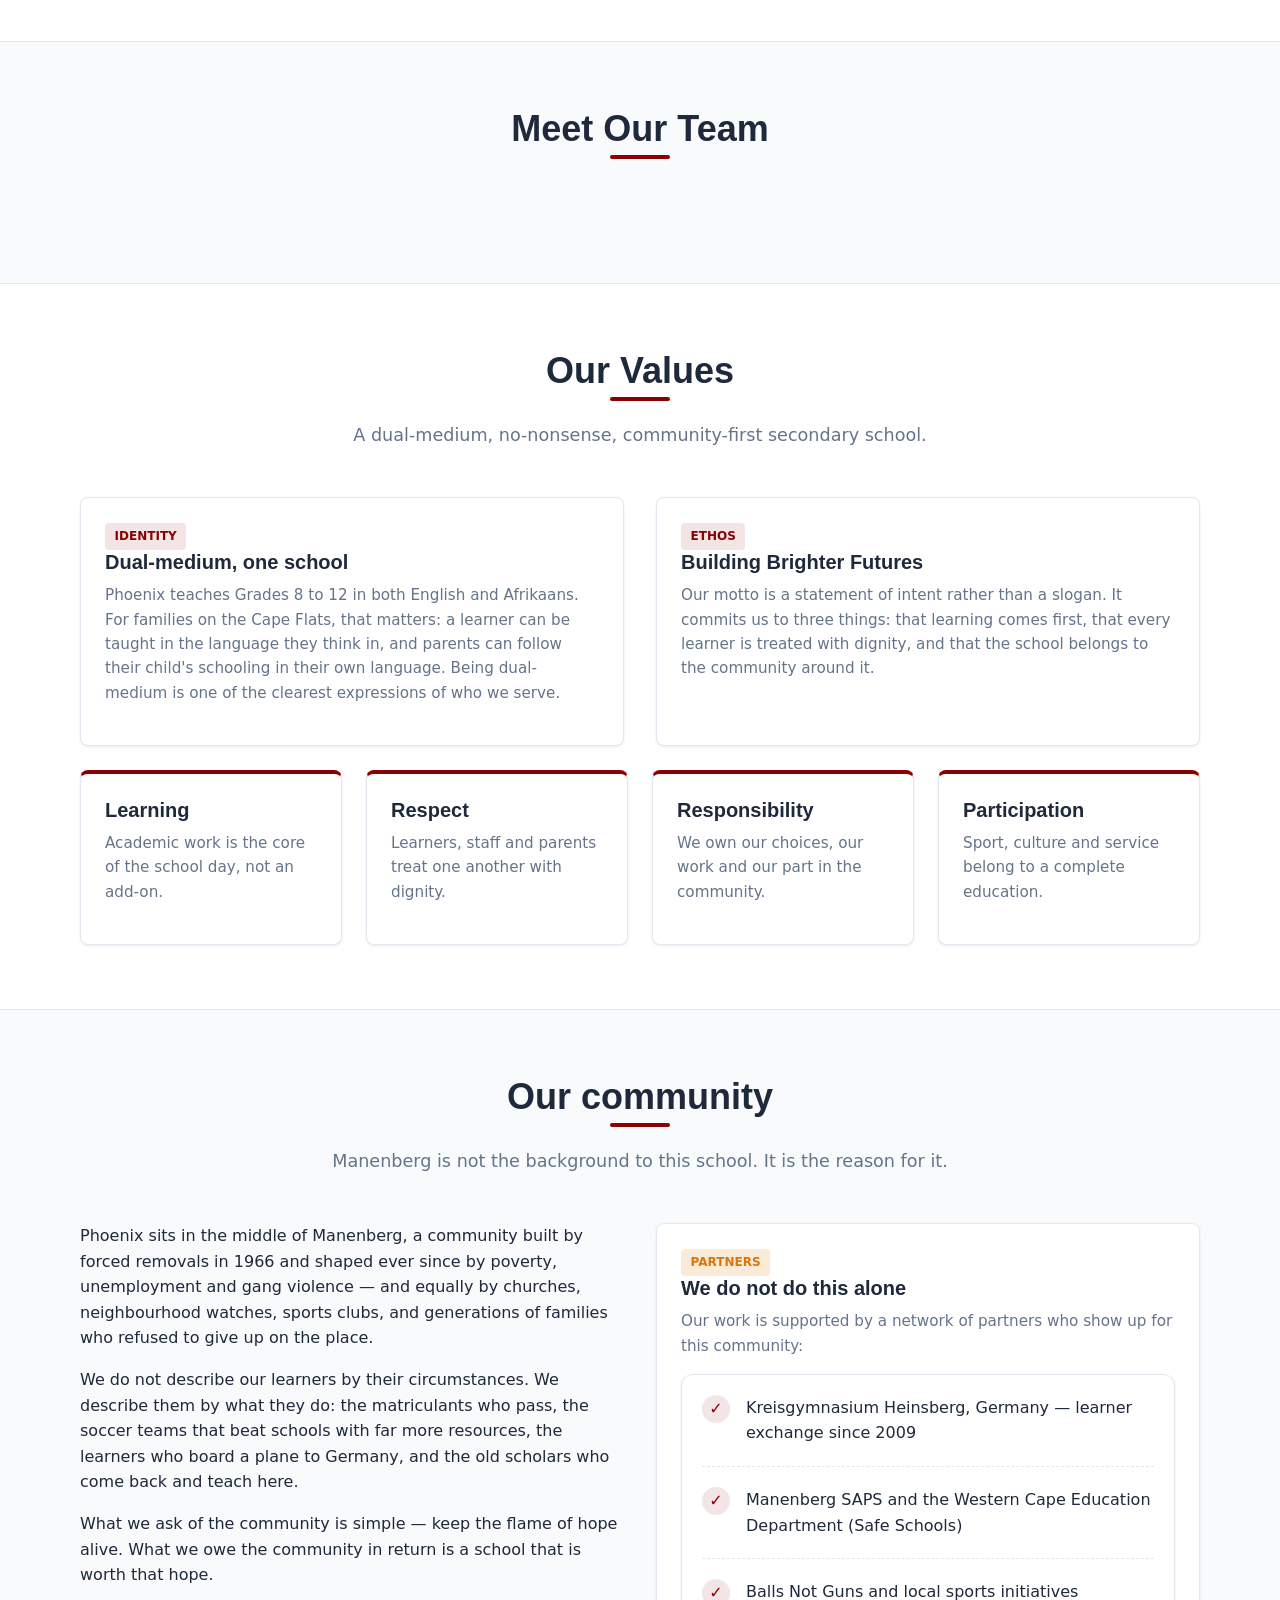
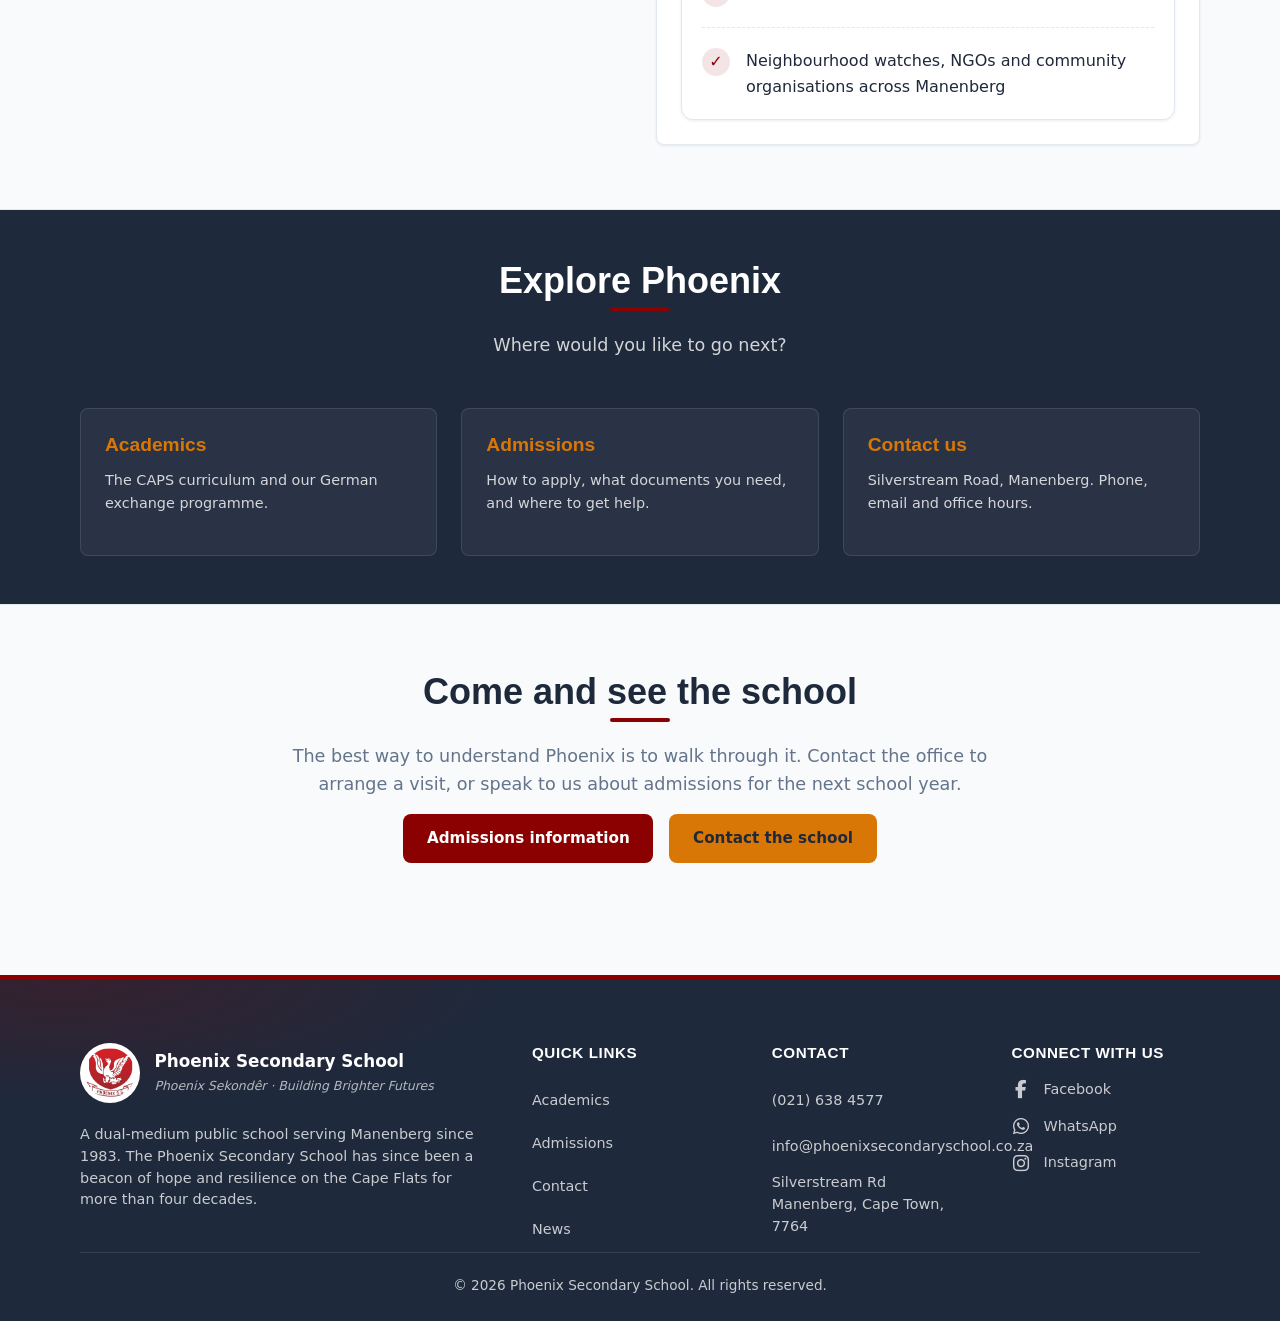
==== commit 80786b2f: "feat: updated changes to stylesheet to accommodate changed section in about.html" ====
--- a/about.html
+++ b/about.html
@@ -72,7 +72,7 @@
         <section class="section" id="our-history">
             <div class="container">
                 <div class="section-header">
-                    <h2 class="section-title">Our history</h2>
+                    <h2 class="section-title">Our Story</h2>
                     <p class="section-subtitle">
                         Phoenix was not built in comfortable times, and that history still shapes who we are.
                     </p>
@@ -291,7 +291,7 @@
         <section class="section section-alt">
             <div class="container">
                 <div class="section-header">
-                    <h2 class="section-title">Who we are</h2>
+                    <h2 class="section-title">Our Values</h2>
                     <p class="section-subtitle">
                         A dual-medium, no-nonsense, community-first secondary school.
                     </p>
@@ -419,7 +419,7 @@
         <!-- ============================================
              EXPLORE MORE
              ============================================ -->
-        <section class="section section-alt">
+        <section class="section section-alt quick-hub">
             <div class="container">
                 <div class="section-header">
                     <h2 class="section-title">Explore Phoenix</h2>
--- a/css/styles.css
+++ b/css/styles.css
@@ -518,6 +518,14 @@
     padding: 3rem 0;
 }
 
+.quick-hub .section-title {
+    color: var(--white);
+}
+
+.quick-hub .section-subtitle {
+    color: rgba(255, 255, 255, 0.8);
+}
+
 .quick-hub-grid {
     display: grid;
     grid-template-columns: repeat(3, 1fr);
@@ -529,6 +537,8 @@
     border: 1px solid rgba(255, 255, 255, 0.1);
     border-radius: var(--radius-md);
     padding: 1.5rem;
+    color: var(--white);
+    text-decoration: none;
     transition: background-color var(--transition-fast);
 }
 
@@ -1343,7 +1353,33 @@
     }
 
     .mobile-toggle {
-        display: block;
+        display: grid;
+        width: 46px;
+        height: 46px;
+        flex: 0 0 46px;
+        place-items: center;
+        border: 1px solid var(--border-color);
+        border-radius: var(--radius-md);
+        background: var(--bg-card);
+        color: var(--secondary-slate);
+        font-size: 0;
+        transition: border-color var(--transition-fast), background-color var(--transition-fast);
+    }
+
+    .mobile-toggle::after {
+        content: "\2630";
+        font-size: 1.35rem;
+        line-height: 1;
+    }
+
+    .mobile-toggle[aria-expanded="true"]::after {
+        content: "\00D7";
+        font-size: 1.8rem;
+    }
+
+    .mobile-toggle:hover {
+        border-color: var(--primary-red);
+        background: rgba(139, 0, 0, 0.05);
     }
 
     .main-nav {
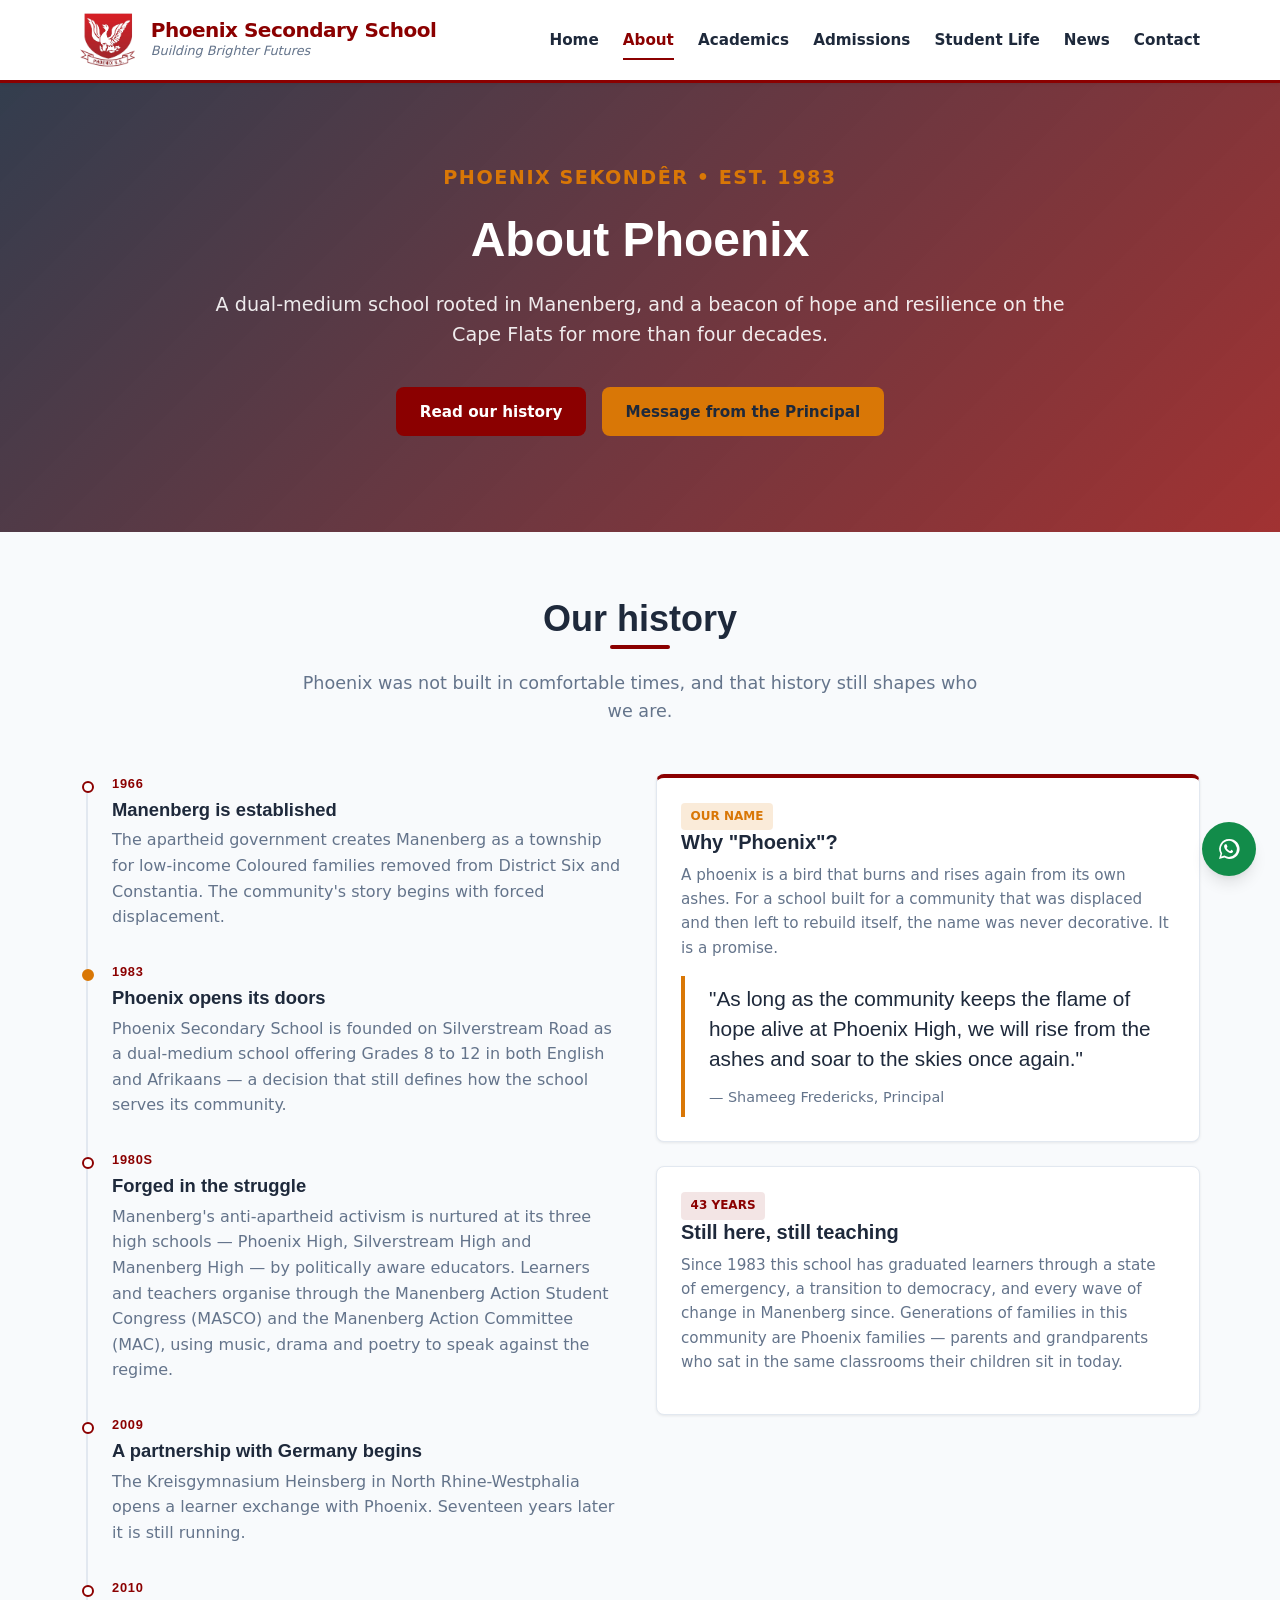
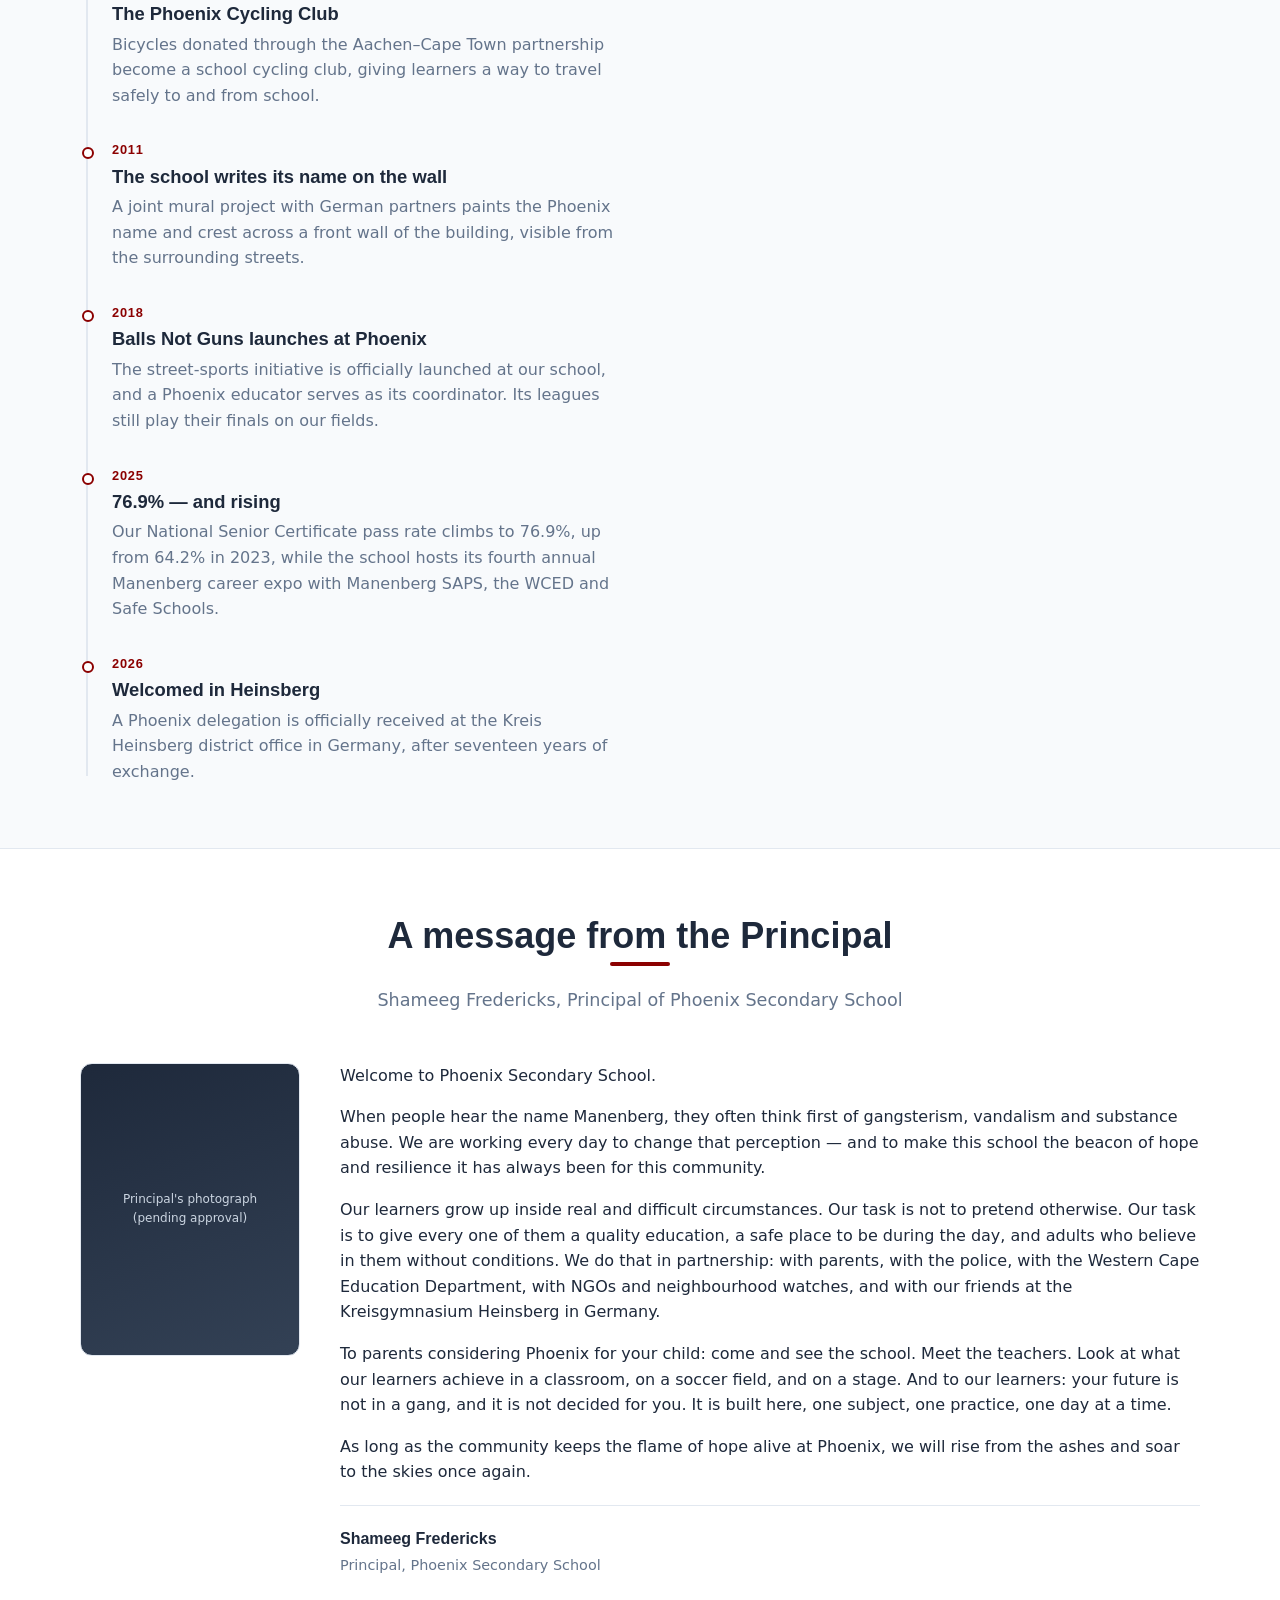
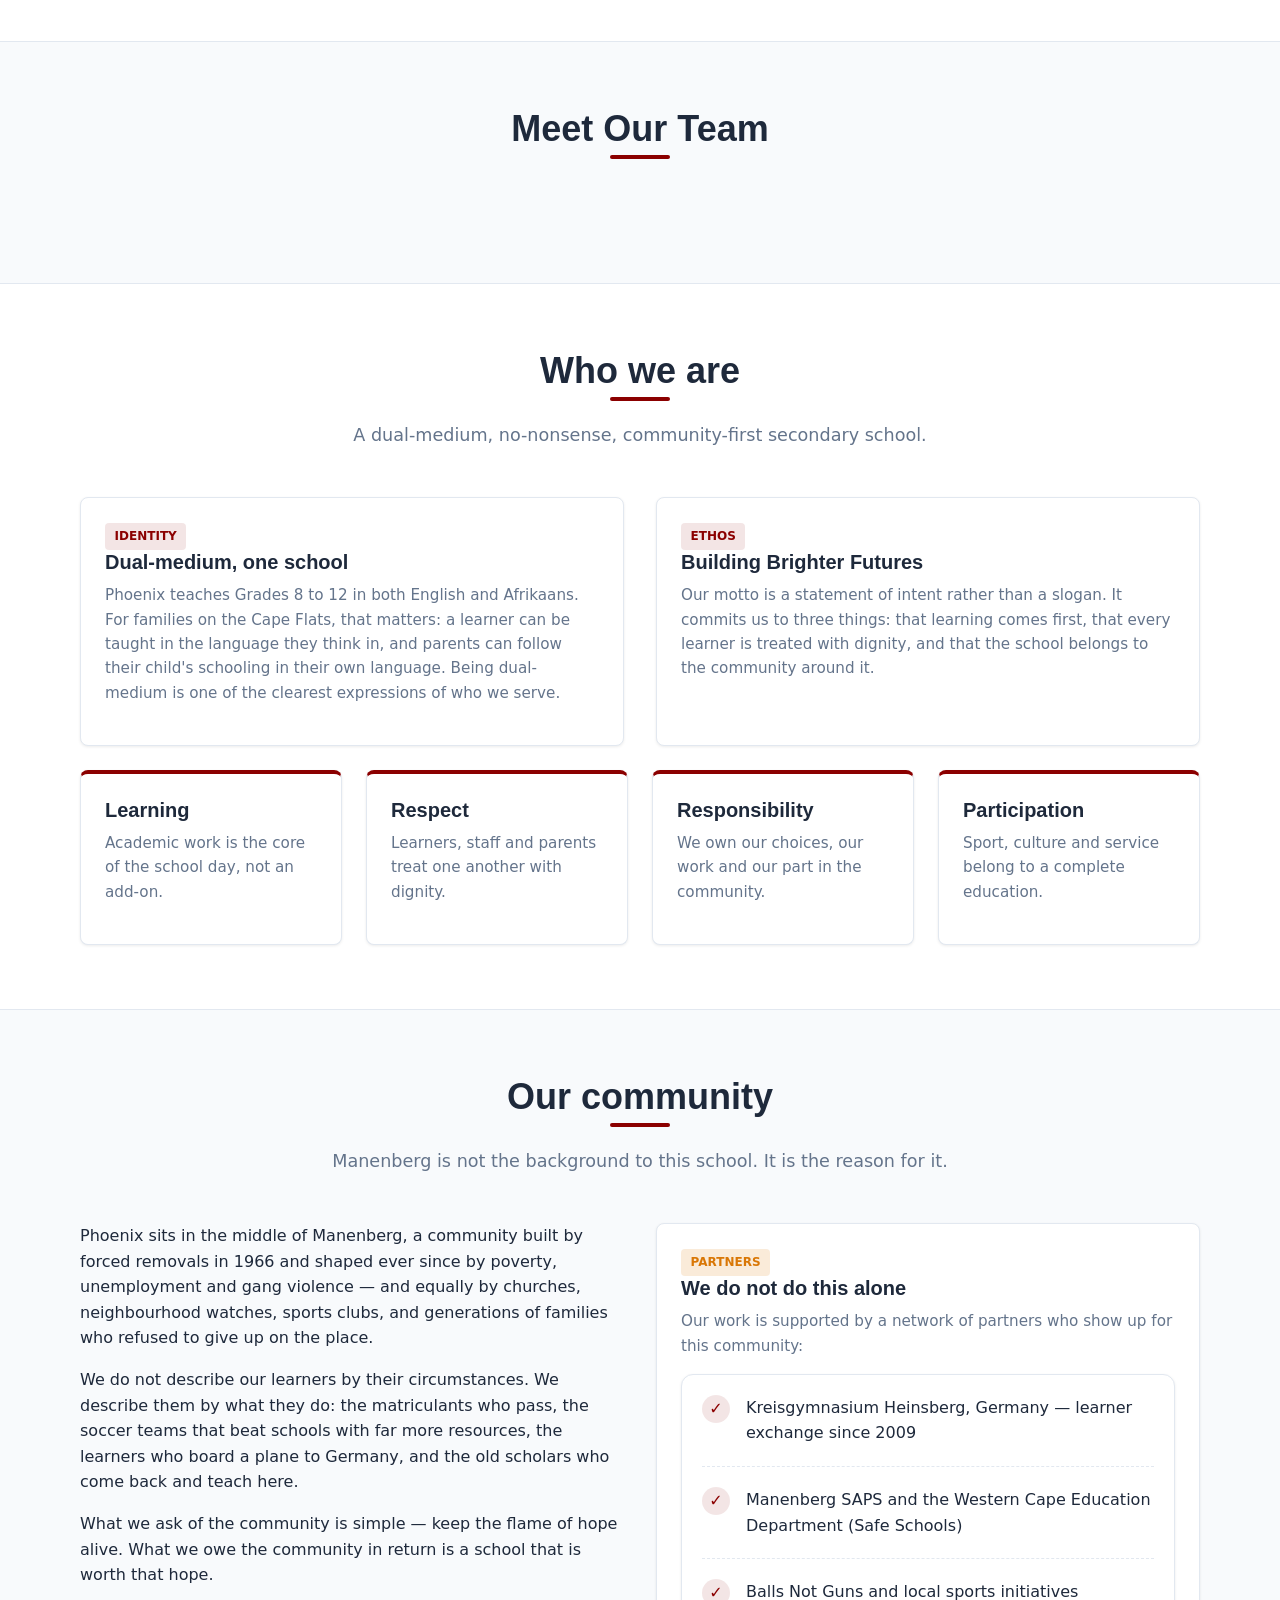
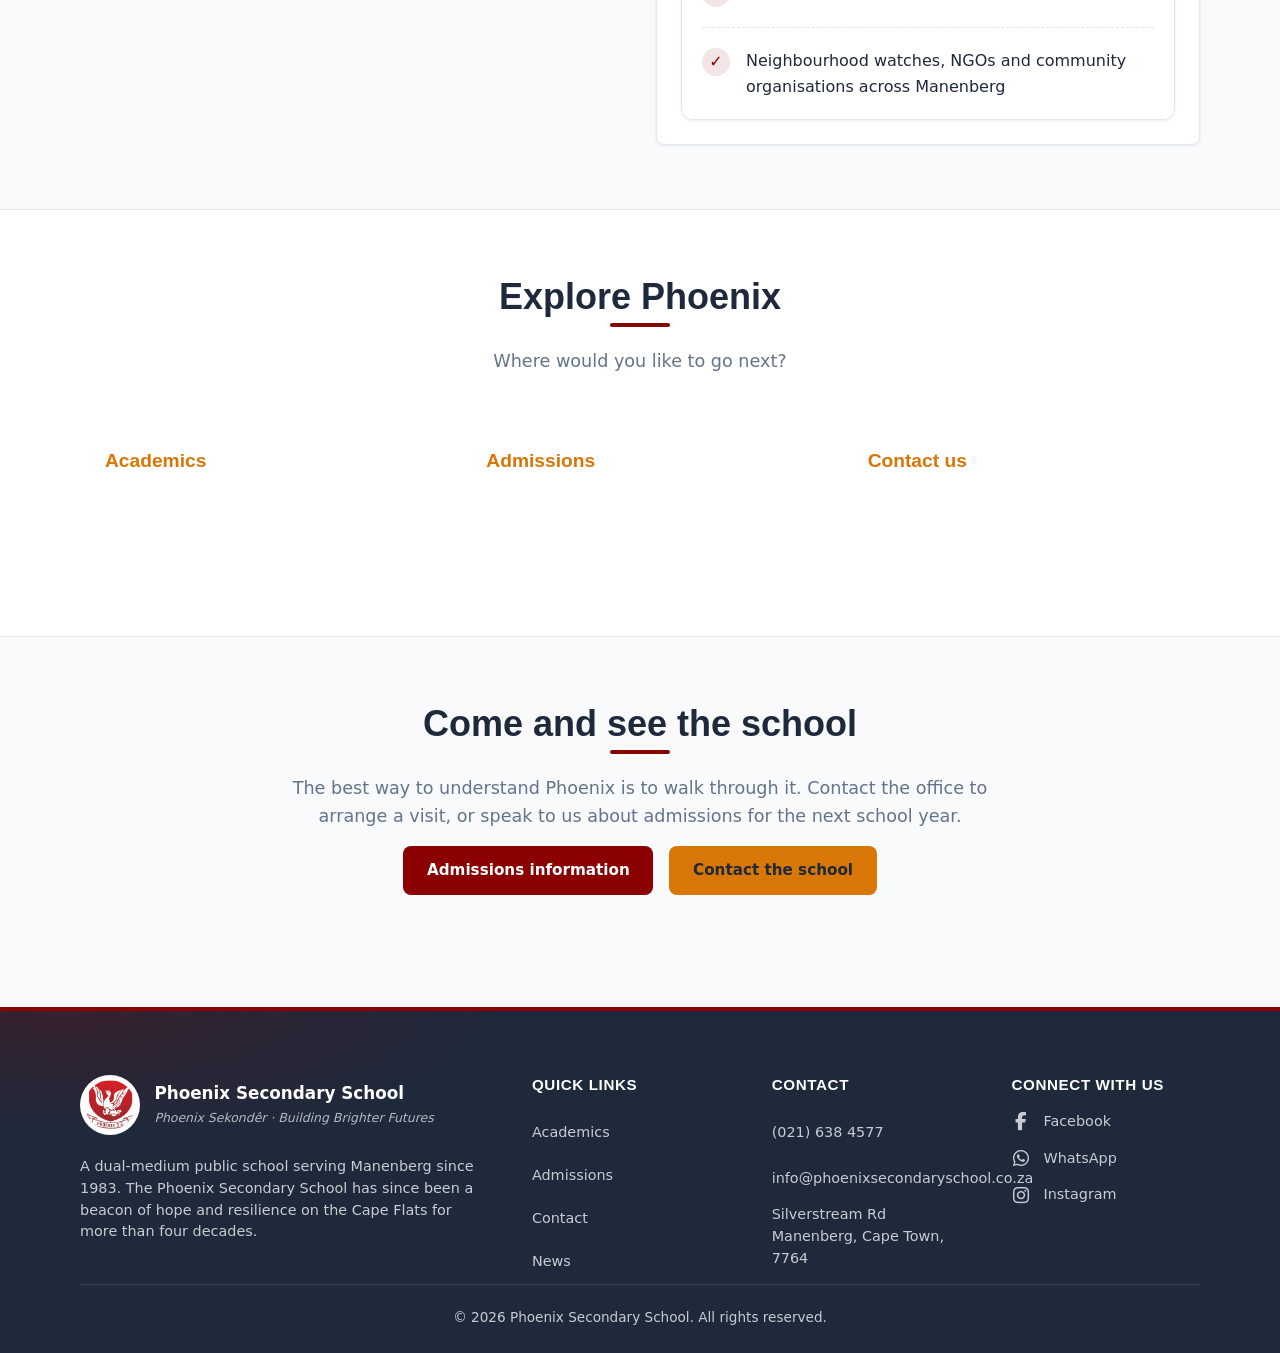
==== commit a1420e66: "Update Student Life pages - Add detail pages for soccer, netball, athletics, and speech - Link each " ====
--- a/about.html
+++ b/about.html
@@ -40,7 +40,6 @@
                 <a class="nav-link" href="news.html">News</a>
                 <a class="nav-link" href="contact.html">Contact</a>
             </nav>
-            <a class="header-action" href="admissions.html">Admissions</a>
         </div>
     </header>
 
@@ -72,7 +71,7 @@
         <section class="section" id="our-history">
             <div class="container">
                 <div class="section-header">
-                    <h2 class="section-title">Our Story</h2>
+                    <h2 class="section-title">Our history</h2>
                     <p class="section-subtitle">
                         Phoenix was not built in comfortable times, and that history still shapes who we are.
                     </p>
@@ -291,7 +290,7 @@
         <section class="section section-alt">
             <div class="container">
                 <div class="section-header">
-                    <h2 class="section-title">Our Values</h2>
+                    <h2 class="section-title">Who we are</h2>
                     <p class="section-subtitle">
                         A dual-medium, no-nonsense, community-first secondary school.
                     </p>
@@ -419,7 +418,7 @@
         <!-- ============================================
              EXPLORE MORE
              ============================================ -->
-        <section class="section section-alt quick-hub">
+        <section class="section section-alt">
             <div class="container">
                 <div class="section-header">
                     <h2 class="section-title">Explore Phoenix</h2>
--- a/css/styles.css
+++ b/css/styles.css
@@ -260,10 +260,6 @@
     position: relative;
 }
 
-.main-nav .nav-link.nav-mobile-only {
-    display: none;
-}
-
 .nav-link:hover,
 .nav-link.active {
     color: var(--primary-red);
@@ -284,31 +280,6 @@
     display: flex;
     gap: 0.75rem;
 }
-.header-action {
-    display: inline-flex;
-    align-items: center;
-    justify-content: center;
-    min-height: 44px;
-    padding: 0 1.1rem;
-    background: var(--primary-red);
-    color: var(--white);
-    font-size: 0.82rem;
-    font-weight: 700;
-    white-space: nowrap;
-    border-radius: 999px;
-    border: 1px solid var(--primary-red);
-    box-shadow: var(--shadow-sm);
-    transition: background-color var(--transition-fast), transform var(--transition-fast), box-shadow var(--transition-fast);
-}
-
-.header-action:hover,
-.header-action:focus-visible {
-    background: var(--primary-red-hover);
-    color: var(--white);
-    transform: translateY(-1px);
-    box-shadow: var(--shadow-md);
-}
-
 /* Mobile Hamburger Button */
 .mobile-toggle {
     display: none;
@@ -518,14 +489,6 @@
     padding: 3rem 0;
 }
 
-.quick-hub .section-title {
-    color: var(--white);
-}
-
-.quick-hub .section-subtitle {
-    color: rgba(255, 255, 255, 0.8);
-}
-
 .quick-hub-grid {
     display: grid;
     grid-template-columns: repeat(3, 1fr);
@@ -537,8 +500,6 @@
     border: 1px solid rgba(255, 255, 255, 0.1);
     border-radius: var(--radius-md);
     padding: 1.5rem;
-    color: var(--white);
-    text-decoration: none;
     transition: background-color var(--transition-fast);
 }
 
@@ -1332,10 +1293,6 @@
         height: 70px;
     }
 
-    .header-container > .header-action {
-        display: none;
-    }
-
     .brand-logo {
         gap: 0.65rem;
     }
@@ -1400,10 +1357,6 @@
         display: flex;
         align-items: center;
         min-height: 44px;
-    }
-
-    .main-nav .nav-link.nav-mobile-only {
-        display: flex;
     }
 
     .main-nav.is-open {
@@ -1696,4 +1649,4 @@
 
 [hidden] {
    display: none !important; 
-}+}
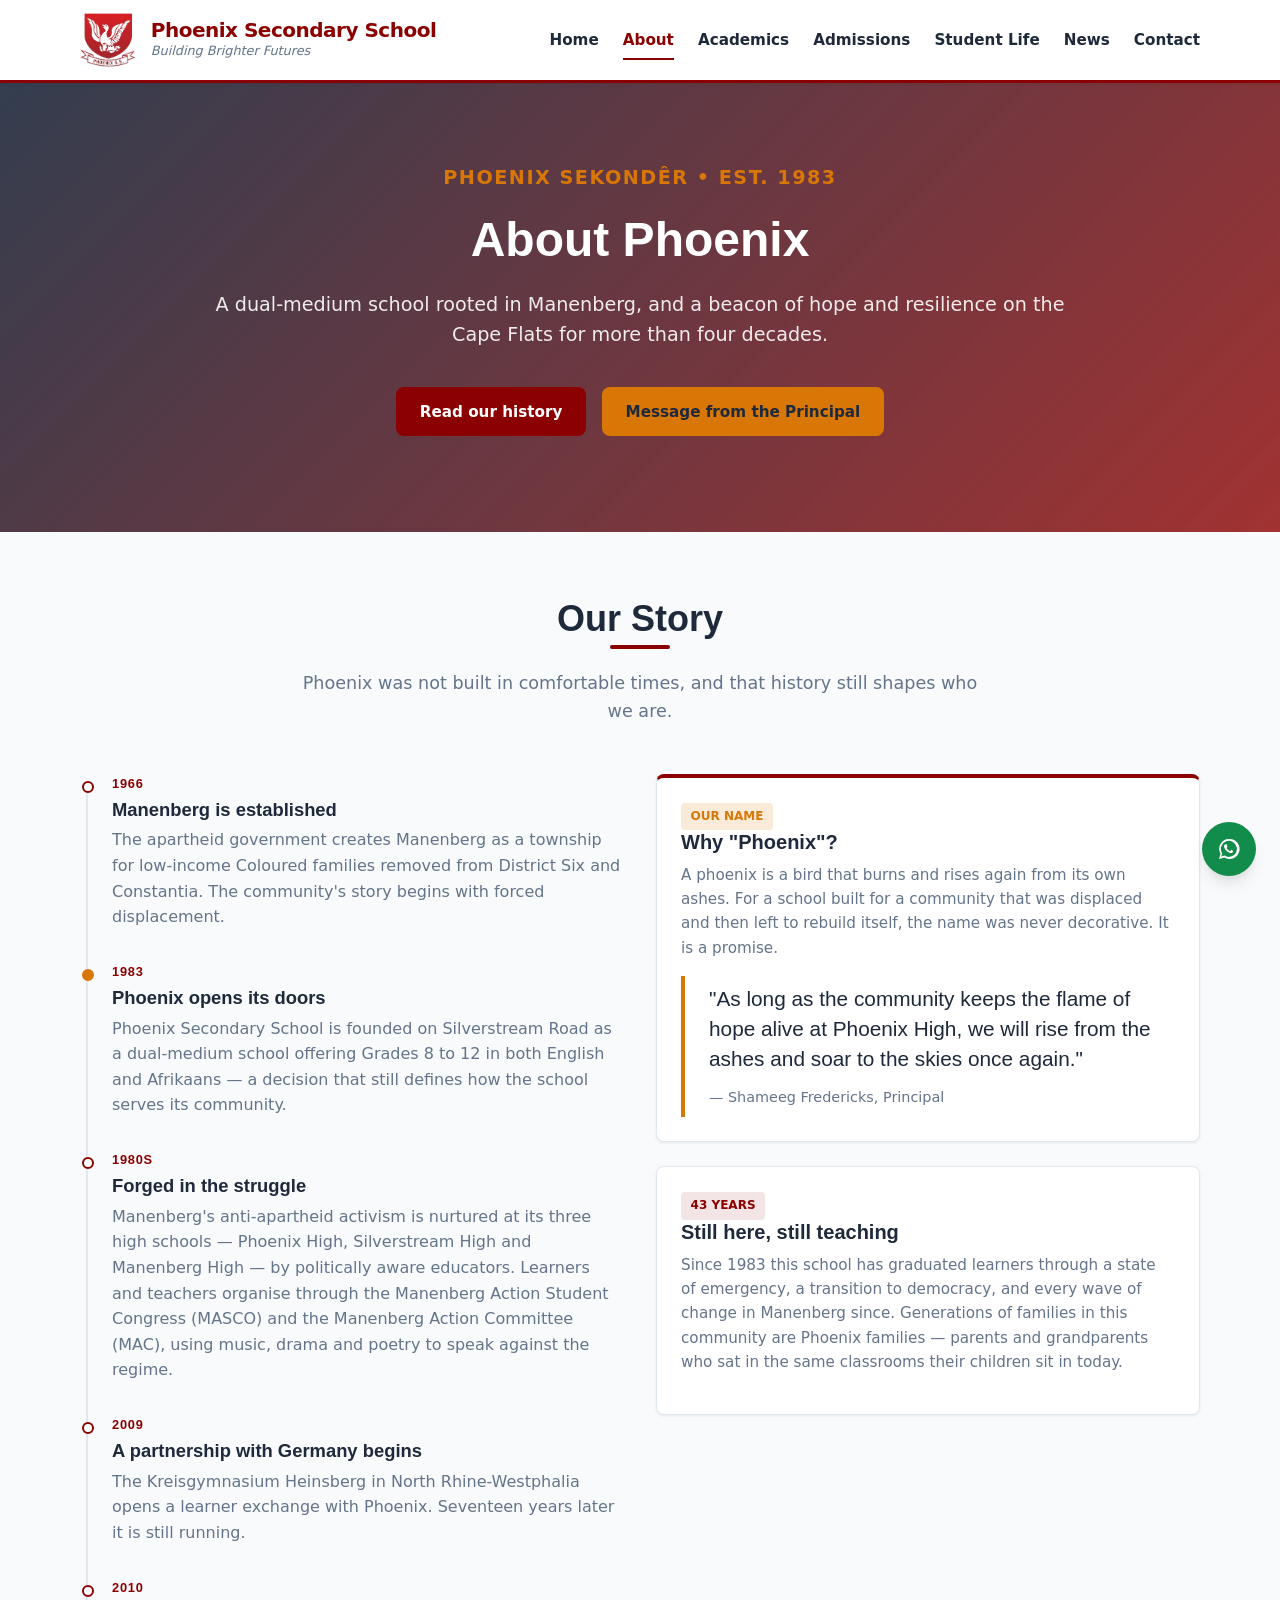
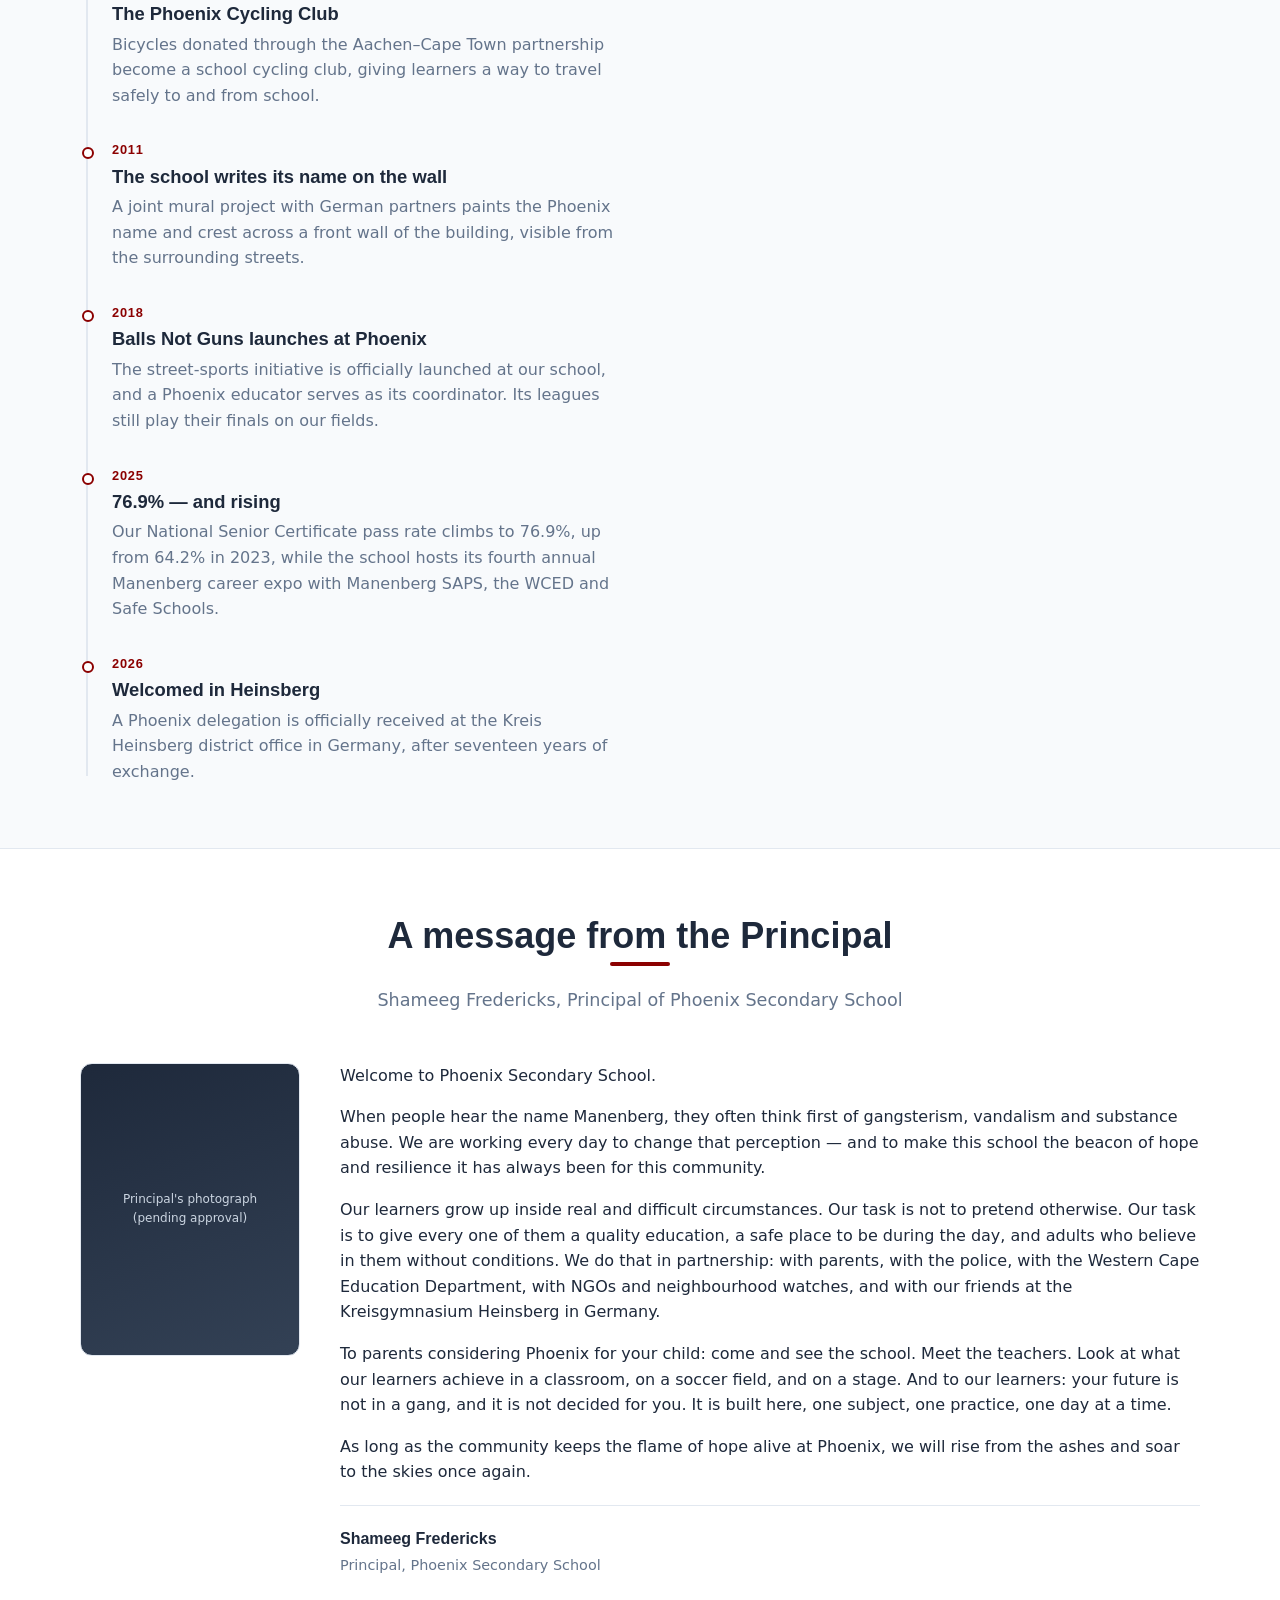
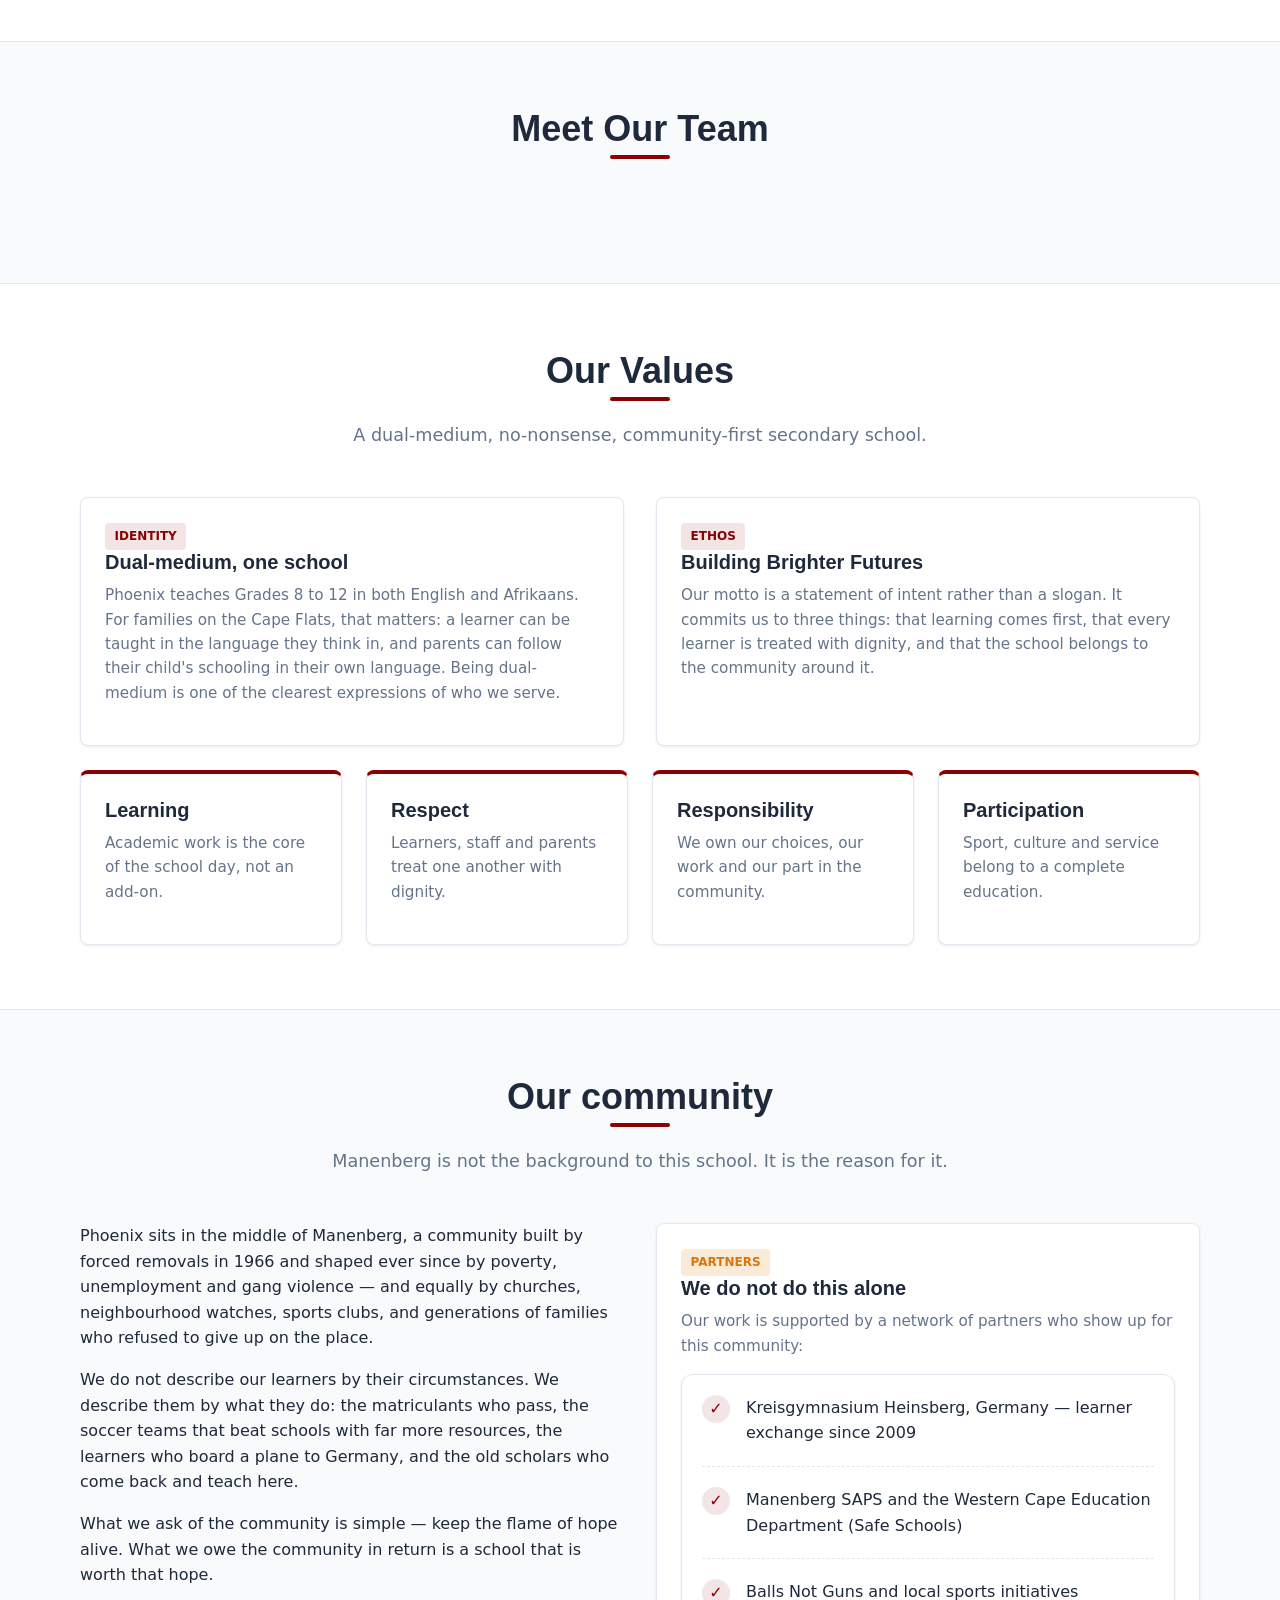
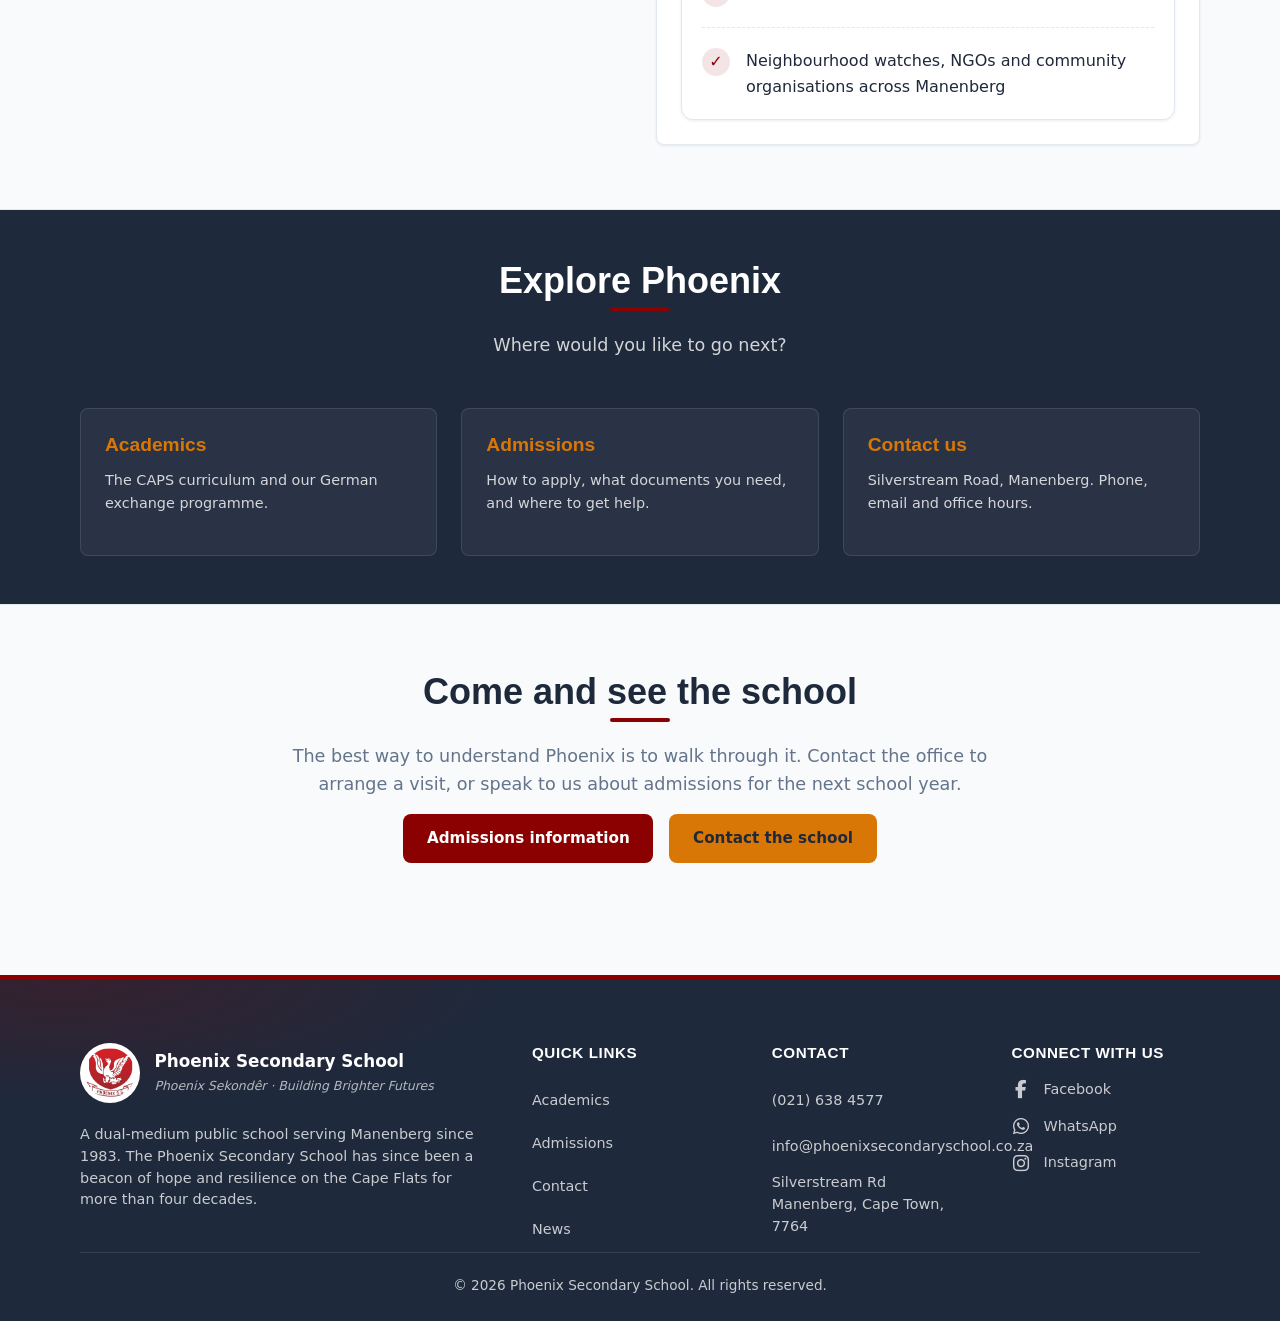
==== commit c95db789: "Merge remote-tracking branch 'origin/main'" ====
--- a/about.html
+++ b/about.html
@@ -71,7 +71,7 @@
         <section class="section" id="our-history">
             <div class="container">
                 <div class="section-header">
-                    <h2 class="section-title">Our history</h2>
+                    <h2 class="section-title">Our Story</h2>
                     <p class="section-subtitle">
                         Phoenix was not built in comfortable times, and that history still shapes who we are.
                     </p>
@@ -290,7 +290,7 @@
         <section class="section section-alt">
             <div class="container">
                 <div class="section-header">
-                    <h2 class="section-title">Who we are</h2>
+                    <h2 class="section-title">Our Values</h2>
                     <p class="section-subtitle">
                         A dual-medium, no-nonsense, community-first secondary school.
                     </p>
@@ -418,7 +418,7 @@
         <!-- ============================================
              EXPLORE MORE
              ============================================ -->
-        <section class="section section-alt">
+        <section class="section section-alt quick-hub">
             <div class="container">
                 <div class="section-header">
                     <h2 class="section-title">Explore Phoenix</h2>
--- a/css/styles.css
+++ b/css/styles.css
@@ -489,6 +489,14 @@
     padding: 3rem 0;
 }
 
+.quick-hub .section-title {
+    color: var(--white);
+}
+
+.quick-hub .section-subtitle {
+    color: rgba(255, 255, 255, 0.8);
+}
+
 .quick-hub-grid {
     display: grid;
     grid-template-columns: repeat(3, 1fr);
@@ -500,6 +508,8 @@
     border: 1px solid rgba(255, 255, 255, 0.1);
     border-radius: var(--radius-md);
     padding: 1.5rem;
+    color: var(--white);
+    text-decoration: none;
     transition: background-color var(--transition-fast);
 }
 
@@ -778,7 +788,7 @@
 
 .contact-layout {
     display: grid;
-    grid-template-columns: minmax(0, 1.35fr) minmax(280px, 0.8fr);
+    grid-template-columns: minmax(280px, 0.8fr) minmax(0, 1.35fr);
     gap: 2rem;
     align-items: start;
 }
@@ -797,6 +807,45 @@
     grid-template-columns: repeat(2, minmax(0, 1fr));
     gap: 1.15rem 1rem;
     margin-top: 1.5rem;
+}
+
+.contact-form-honeypot {
+    position: absolute !important;
+    width: 1px !important;
+    height: 1px !important;
+    padding: 0 !important;
+    margin: -1px !important;
+    overflow: hidden !important;
+    clip: rect(0, 0, 0, 0) !important;
+    white-space: nowrap !important;
+    border: 0 !important;
+}
+
+.contact-form-status {
+    grid-column: 1 / -1;
+    margin: 0;
+    padding: 0.85rem 1rem;
+    border: 1px solid var(--border-color);
+    border-radius: var(--radius-sm);
+    background: var(--white);
+    color: var(--text-main);
+    line-height: 1.5;
+}
+
+.contact-form-status[hidden] {
+    display: none;
+}
+
+.contact-form-status.is-success {
+    border-color: #2d7a46;
+    background: #f2faf4;
+    color: #205b34;
+}
+
+.contact-form-status.is-error {
+    border-color: #b42318;
+    background: #fff6f5;
+    color: #8a1c13;
 }
 
 .form-field {
@@ -833,6 +882,14 @@
     resize: vertical;
 }
 
+.contact-form .form-field input:focus,
+.contact-form .form-field select:focus,
+.contact-form .form-field textarea:focus {
+    border-color: #ffc72c;
+    outline: 3px solid #ffc72c;
+    outline-offset: 2px;
+}
+
 .form-optional {
     color: var(--text-muted);
     font-size: 0.82rem;
@@ -1269,7 +1326,7 @@
     }
 
     .contact-layout {
-        grid-template-columns: minmax(0, 1.25fr) minmax(240px, 0.75fr);
+        grid-template-columns: minmax(240px, 0.75fr) minmax(0, 1.25fr);
         gap: 1.25rem;
     }
 
